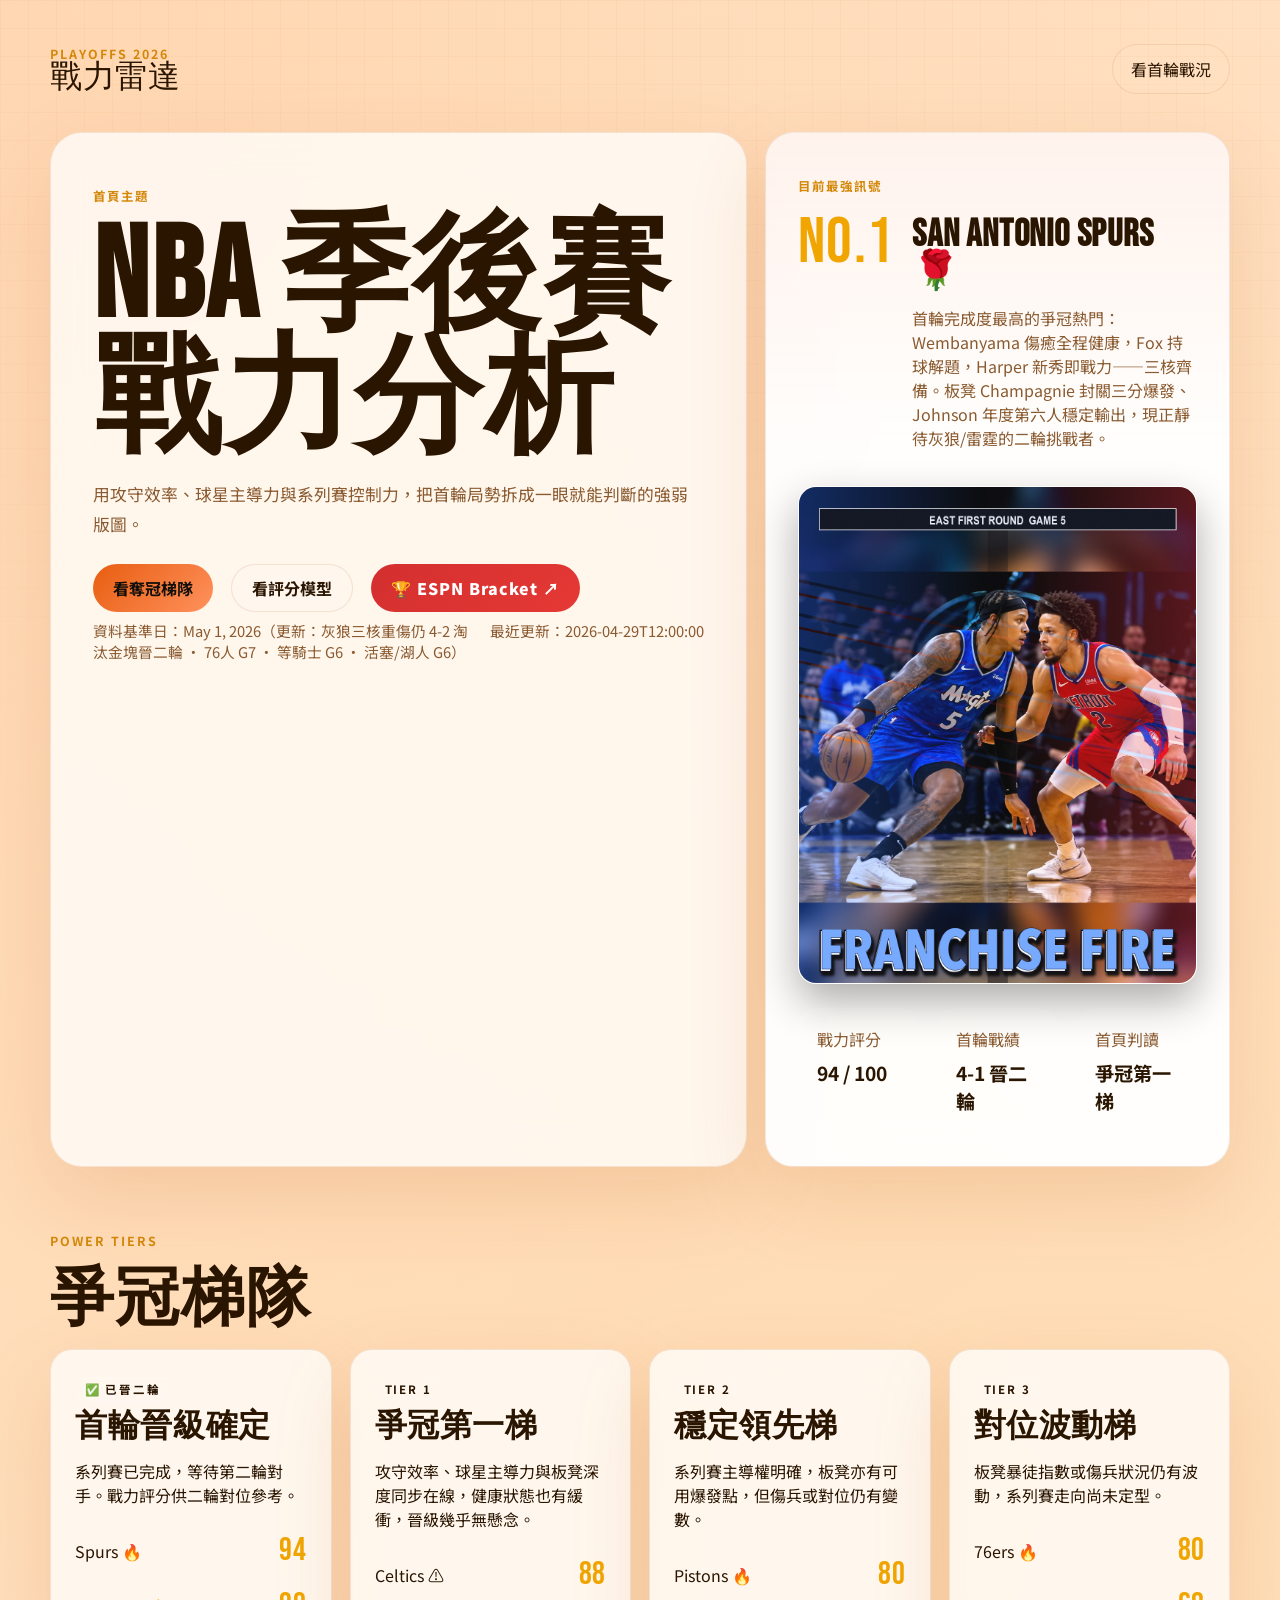
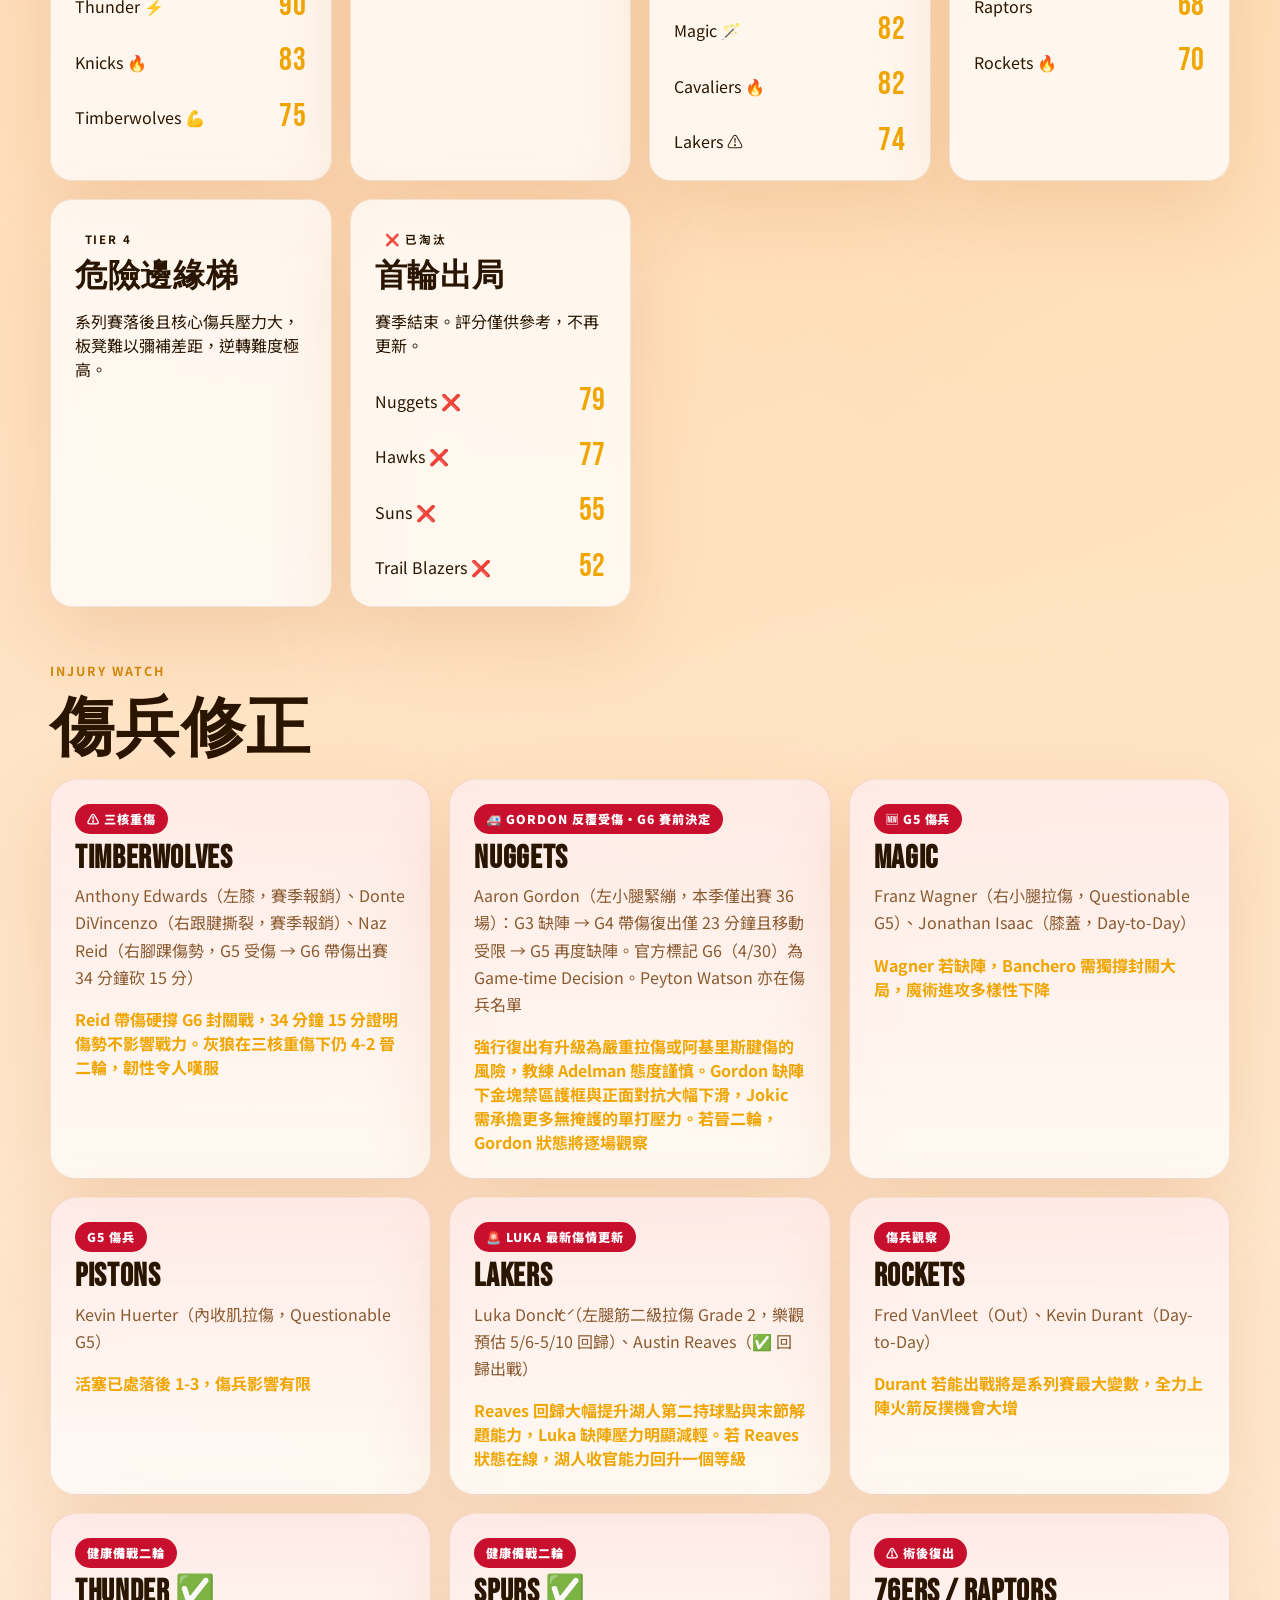
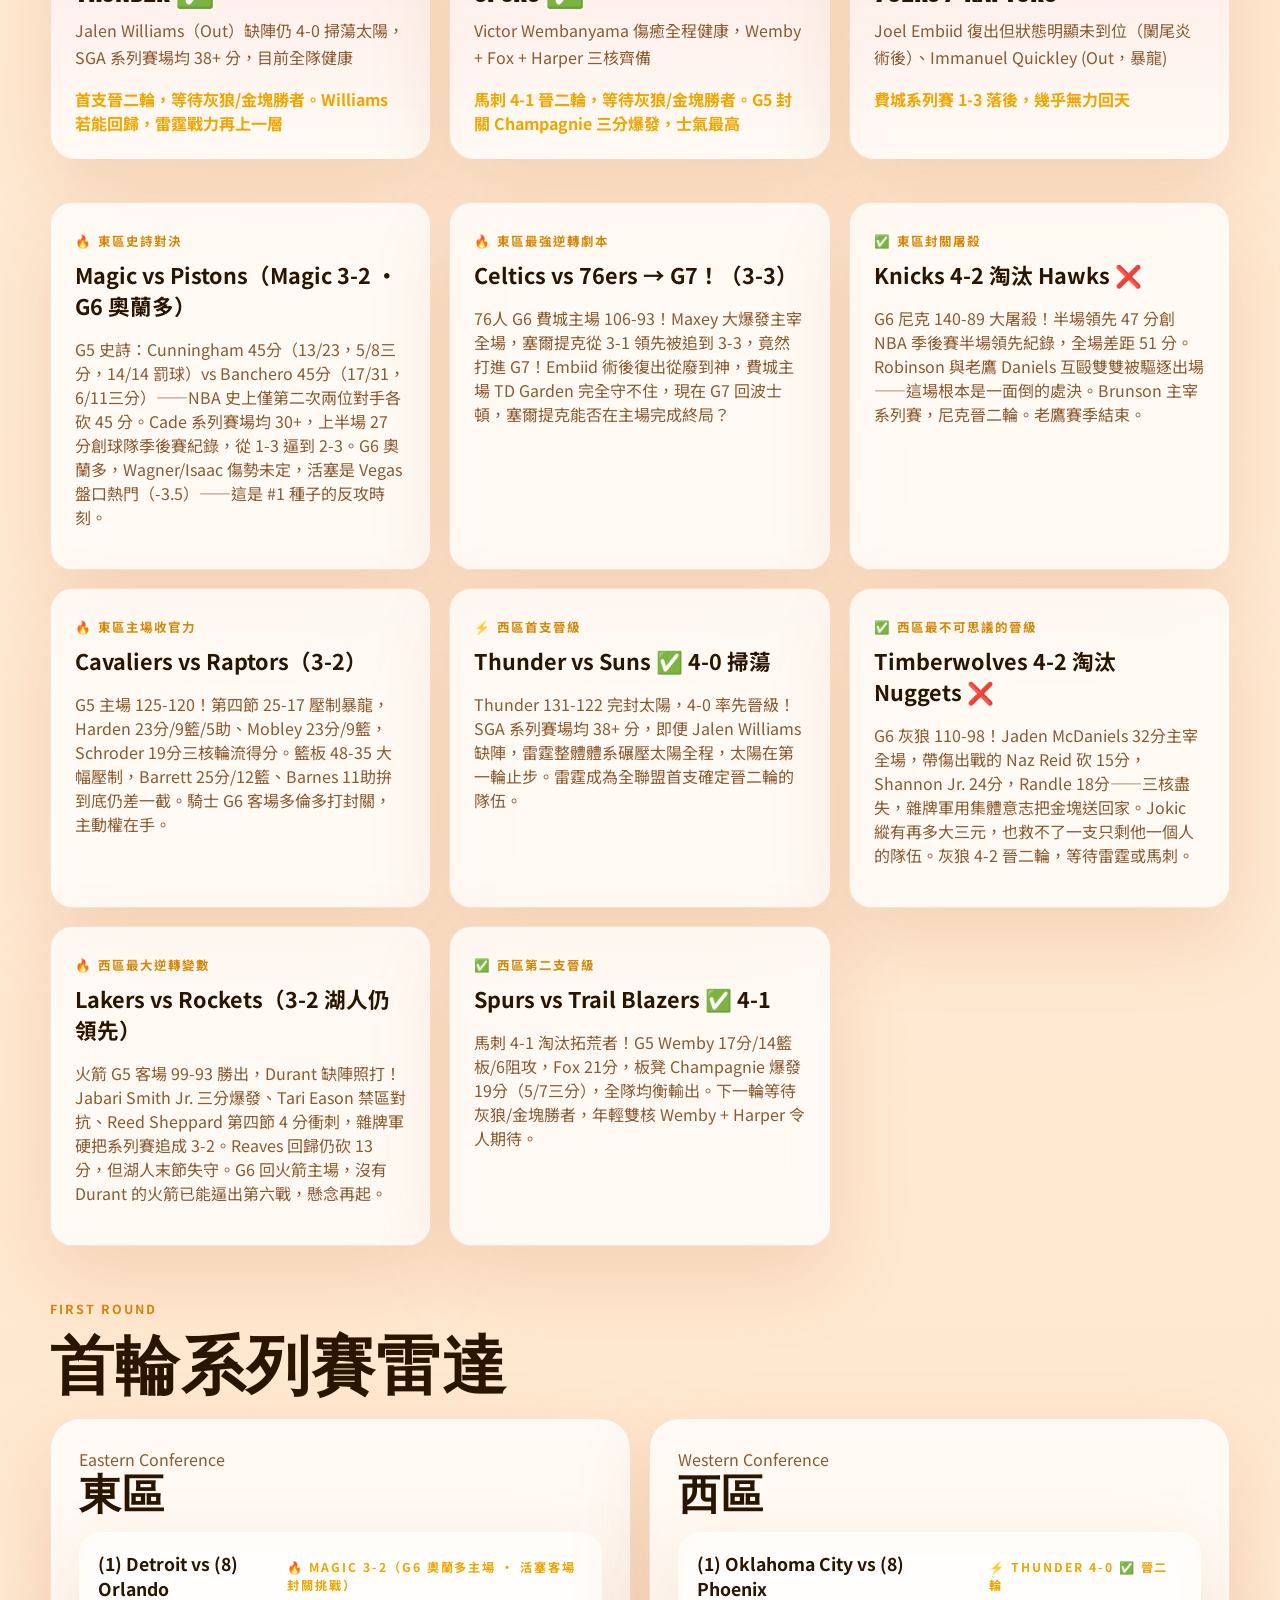
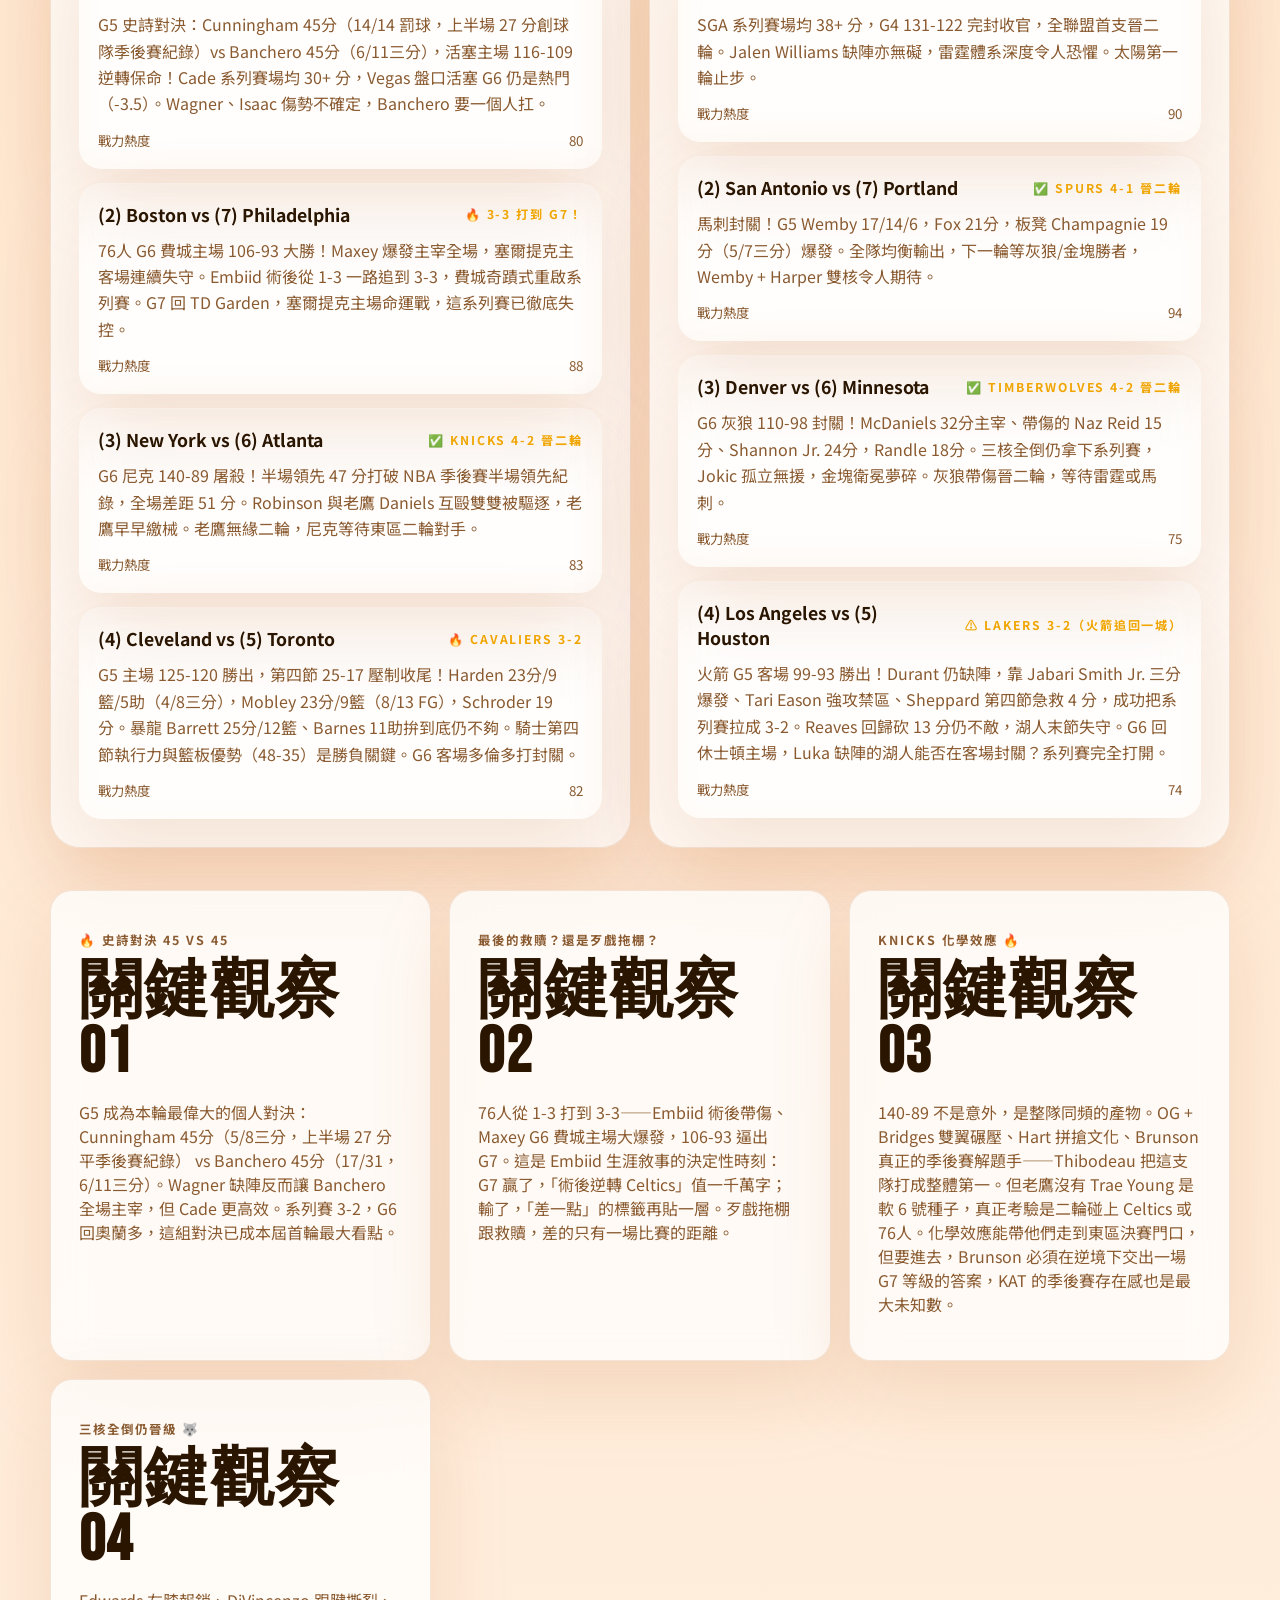
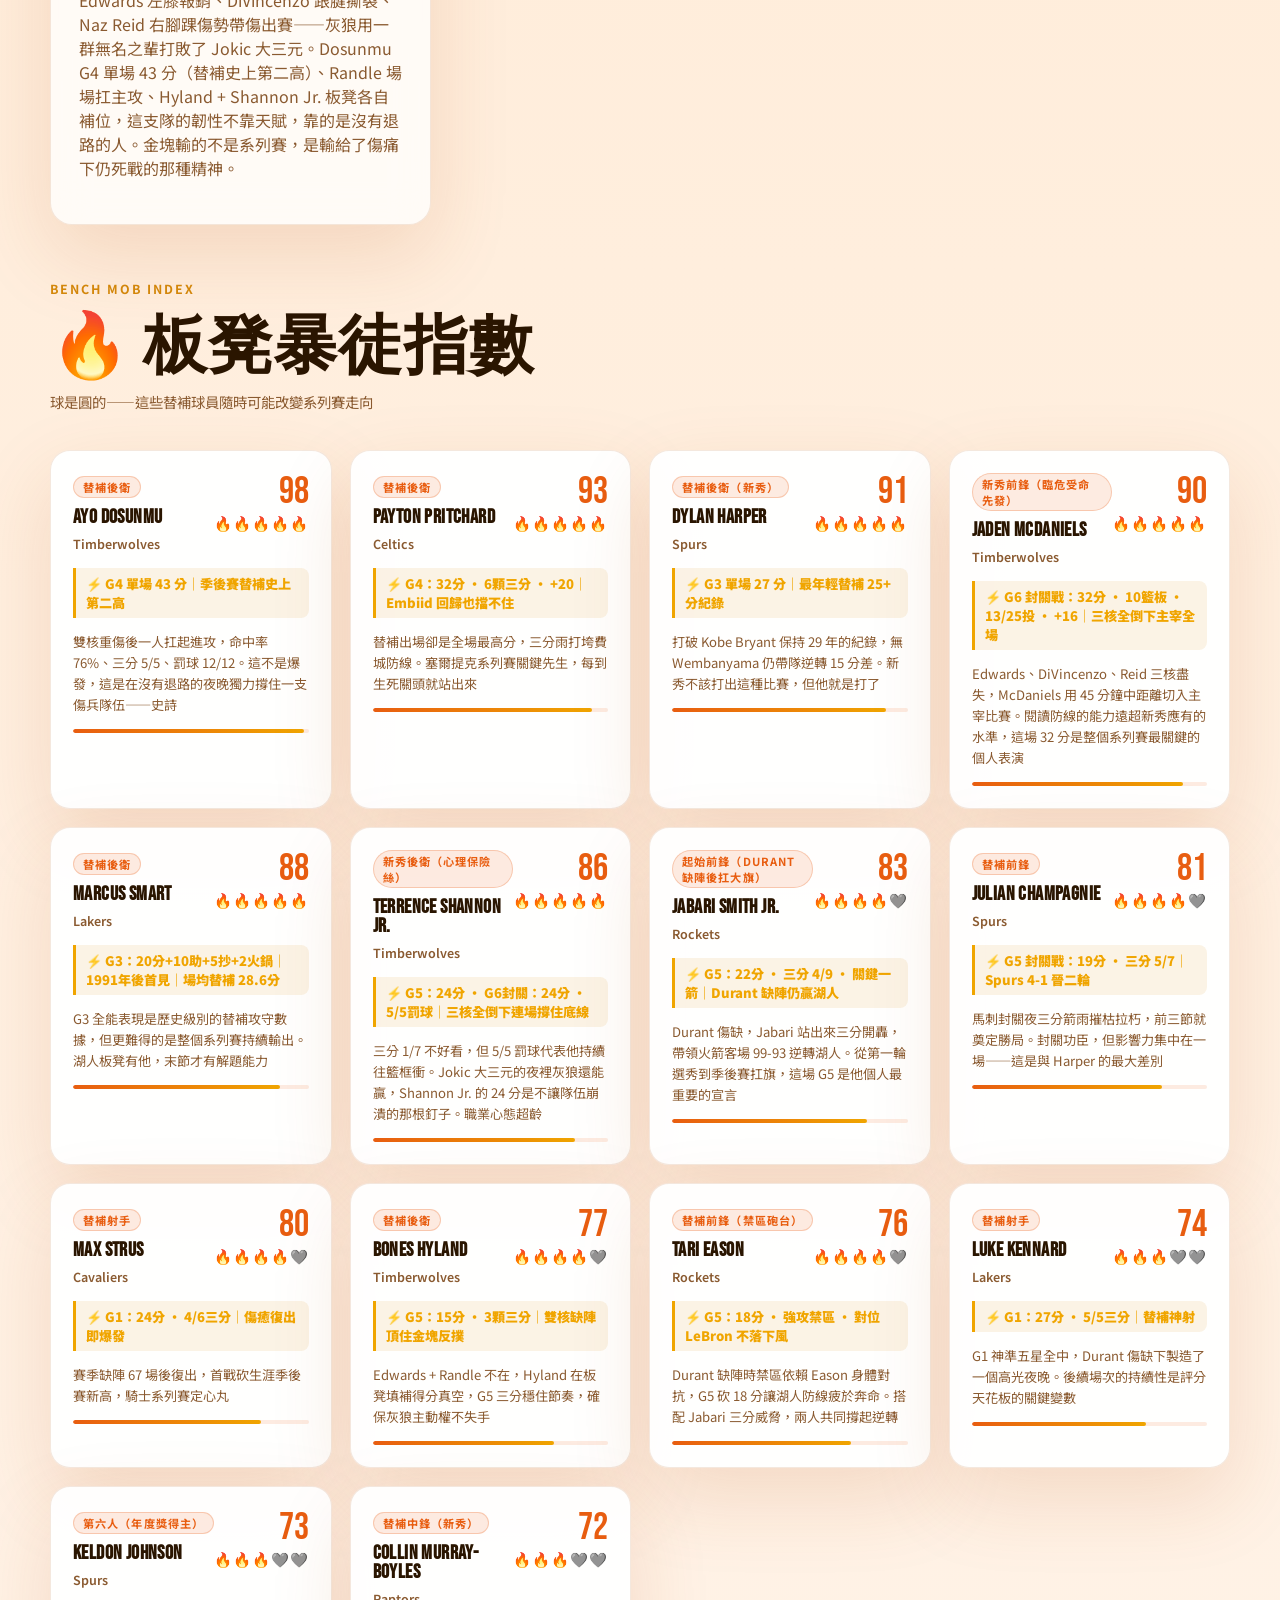
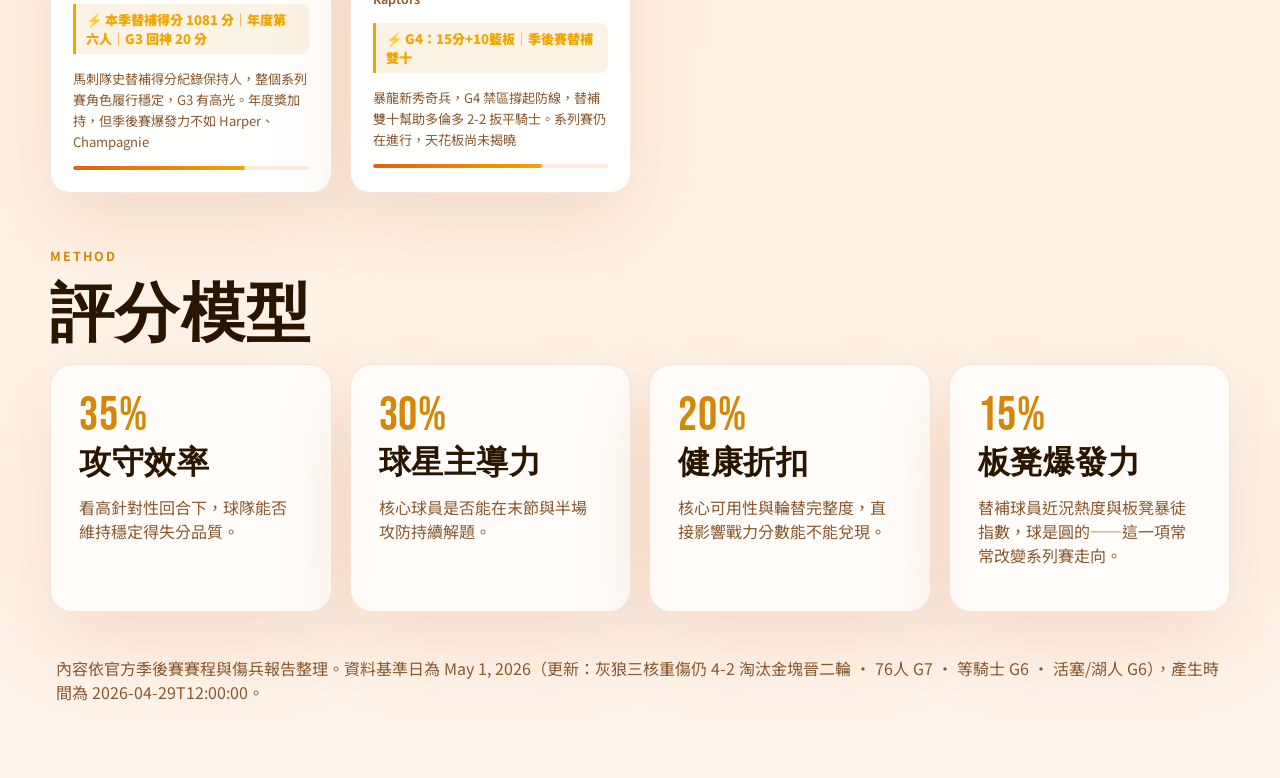
==== index.html @ fc872d5e "更新最強訊號：Thunder → Spurs（戰力94，三核健康晉二輪）" ====
<!DOCTYPE html>
<html lang="zh-Hant">
  <head>
    <meta charset="UTF-8" />
    <meta name="viewport" content="width=device-width, initial-scale=1.0" />
    <title>NBA 季後賽戰力分析</title>
    <meta
      name="description"
      content="2026 NBA 季後賽首頁，聚焦首輪戰況、戰力分級、攻防指標與關鍵對位。"
    />
    <link rel="preconnect" href="https://fonts.googleapis.com" />
    <link rel="preconnect" href="https://fonts.gstatic.com" crossorigin />
    <link
      href="https://fonts.googleapis.com/css2?family=Bebas+Neue&family=Noto+Sans+TC:wght@400;500;700;900&display=swap"
      rel="stylesheet"
    />
    <link rel="stylesheet" href="./styles.css" />
  </head>
  <body>
    <div class="page-shell">
      <header class="hero">
        <nav class="topbar">
          <div class="brand">
            <span class="brand-kicker">Playoffs 2026</span>
            <span class="brand-name">戰力雷達</span>
          </div>
          <a class="top-link" href="#series">看首輪戰況</a>
        </nav>

        <div class="hero-grid">
          <section class="hero-copy">
            <p class="eyebrow">首頁主題</p>
            <h1>NBA 季後賽戰力分析</h1>
            <p class="hero-text">
              用攻守效率、球星主導力與系列賽控制力，把首輪局勢拆成一眼就能判斷的強弱版圖。
            </p>

            <div class="hero-actions">
              <a class="button button-primary" href="#contenders">看奪冠梯隊</a>
              <a class="button button-secondary" href="#method">看評分模型</a>
              <a class="button" href="https://www.espn.com/nba/playoff-bracket" target="_blank" style="background:linear-gradient(135deg,#d32f2f,#e53935);color:#fff;font-weight:900;letter-spacing:1px;">🏆 ESPN Bracket ↗</a>
            </div>

            <ul class="hero-notes">
              <li>資料基準日：2026 年 4 月 26 日</li>
              <li>焦點範圍：首輪系列賽、爭冠熱區、傷兵權重</li>
            </ul>
          </section>

          <aside class="hero-panel">
            <p class="panel-label">目前最強訊號</p>
            <div class="featured-team">
              <span class="featured-rank">No.1</span>
              <div>
                <h2>Oklahoma City Thunder</h2>
                <p>首輪 3 比 0 領先 Phoenix，攻守轉換速度與持球壓迫感都在最高檔。</p>
              </div>
            </div>

            <figure class="featured-photo">
              <img src="./assets/epic-battle.png" alt="Cunningham vs Banchero 史詩對決海報" />
            </figure>

            <div class="panel-stats">
              <article>
                <span>戰力評分</span>
                <strong>97 / 100</strong>
              </article>
              <article>
                <span>首輪戰績</span>
                <strong>3-0</strong>
              </article>
              <article>
                <span>首頁判讀</span>
                <strong>爭冠第一梯</strong>
              </article>
            </div>
          </aside>
        </div>
      </header>

      <main>
        <section class="section" id="contenders">
          <div class="section-heading">
            <p class="eyebrow">Power Tiers</p>
            <h2>爭冠梯隊</h2>
          </div>
          <div class="tiers" id="tiers"></div>
        </section>

        <section class="section" id="injuries">
          <div class="section-heading">
            <p class="eyebrow">Injury Watch</p>
            <h2>傷兵修正</h2>
          </div>
          <div class="injury-grid" id="injury-grid"></div>
        </section>

        <section class="section highlight-strip">
          <article>
            <span class="strip-label">✅ 東區封殺</span>
            <strong>Knicks 140-89 屠殺 Hawks</strong>
            <p>半場領先 47 分破 NBA 季後賽紀錄，尼克 4-2 晉二輪。老鷹賽季結束。</p>
          </article>
          <article>
            <span class="strip-label">🔥 東區驚天逆轉</span>
            <strong>Celtics vs 76ers → G7！</strong>
            <p>76人 G6 費城 106-93！Maxey 大爆發，3-3 打進 G7，Celtics 主場決戰。</p>
          </article>
          <article>
            <span class="strip-label">✅ 西區最強韌性</span>
            <strong>Timberwolves 4-2 淘汰 Nuggets</strong>
            <p>三核盡失照樣晉二輪，Jokic 大三元救不了金塊，本屆最不可思議的系列賽。</p>
          </article>
        </section>

        <section class="section" id="series">
          <div class="section-heading">
            <p class="eyebrow">First Round</p>
            <h2>首輪系列賽雷達</h2>
          </div>
          <div class="conference-grid">
            <div class="conference-card">
              <div class="conference-title">
                <span>Eastern Conference</span>
                <h3>東區</h3>
              </div>
              <div class="series-list" id="east-series"></div>
            </div>
            <div class="conference-card">
              <div class="conference-title">
                <span>Western Conference</span>
                <h3>西區</h3>
              </div>
              <div class="series-list" id="west-series"></div>
            </div>
          </div>
        </section>

        <section class="section analysis-grid">
          <article class="analysis-card">
            <p class="eyebrow">Shot Creation</p>
            <h2>關鍵觀察 01</h2>
            <p>
              季後賽進入半場回合後，能否靠一到兩名核心持續製造高品質出手，是戰力分級最直接的分水嶺。Thunder、Lakers、Celtics 都有穩定解題手。
            </p>
          </article>
          <article class="analysis-card">
            <p class="eyebrow">Defense Travel</p>
            <h2>關鍵觀察 02</h2>
            <p>
              防守能不能跟著客場移動，決定系列賽天花板。Minnesota 能把 Denver 壓到低效，代表它的防守不是單場爆發，而是可複製的結構。
            </p>
          </article>
          <article class="analysis-card">
            <p class="eyebrow">Bench Pressure</p>
            <h2>關鍵觀察 03</h2>
            <p>
              板凳並不只是加分項，到了首輪後段常常直接決定第四節續航。Cleveland 和 San Antonio 目前都靠第二陣容維持對抗強度。
            </p>
          </article>
        </section>

        <section class="section" id="bench-mob-section">
          <div class="section-heading">
            <p class="eyebrow">Bench Mob Index</p>
            <h2>🔥 板凳暴徒指數</h2>
            <p class="section-sub">球是圓的——這些替補球員隨時可能改變系列賽走向</p>
          </div>
          <div class="bench-mob-grid" id="bench-mob"></div>
        </section>

        <section class="section" id="method">
          <div class="section-heading">
            <p class="eyebrow">Method</p>
            <h2>評分模型</h2>
          </div>
          <div class="method-grid">
            <article class="method-card">
              <span class="method-score">40%</span>
              <h3>攻守效率</h3>
              <p>看能否在高針對性的季後賽回合中維持穩定得失分品質。</p>
            </article>
            <article class="method-card">
              <span class="method-score">35%</span>
              <h3>球星主導力</h3>
              <p>核心球員在末節與半場攻防中，能否一手扛起對位壓力。</p>
            </article>
            <article class="method-card">
              <span class="method-score">25%</span>
              <h3>系列賽控制</h3>
              <p>比分領先、修正速度、輪替穩定度，決定一支隊伍能否連續贏。</p>
            </article>
          </div>
        </section>
      </main>

      <footer class="footer">
        <p>內容依 NBA.com 2026 季後賽官方賽程頁面整理，更新時間點為 2026 年 4 月 26 日。</p>
      </footer>
    </div>

    <script src="./data/playoffs-data.js?v=20260501a"></script>
    <script src="./script.js?v=20260501a"></script>
  </body>
</html>
---- styles.css ----
:root {
  --bg: #fff5ec;
  --panel: rgba(255, 255, 255, 0.75);
  --panel-strong: rgba(255, 255, 255, 0.95);
  --line: rgba(180, 100, 40, 0.15);
  --text: #2a1500;
  --muted: #8a5a30;
  --accent: #e85d10;
  --accent-2: #d4880a;
  --accent-3: #f0a500;
  --danger: #cc2200;
  --shadow: 0 30px 80px rgba(180, 80, 20, 0.15);
}

* {
  box-sizing: border-box;
}

html {
  scroll-behavior: smooth;
}

body {
  margin: 0;
  color: var(--text);
  font-family: "Noto Sans TC", sans-serif;
  background:
    radial-gradient(circle at top left, rgba(255, 160, 80, 0.30), transparent 35%),
    radial-gradient(circle at 85% 18%, rgba(255, 200, 100, 0.20), transparent 30%),
    linear-gradient(180deg, #fff0e0 0%, #ffe8d0 52%, #fff4ea 100%);
}

body::before {
  content: "";
  position: fixed;
  inset: 0;
  background-image:
    linear-gradient(rgba(200, 100, 30, 0.06) 1px, transparent 1px),
    linear-gradient(90deg, rgba(200, 100, 30, 0.06) 1px, transparent 1px);
  background-size: 28px 28px;
  pointer-events: none;
  mask-image: linear-gradient(180deg, rgba(0, 0, 0, 0.7), transparent 92%);
}

.page-shell {
  width: min(1180px, calc(100% - 32px));
  margin: 0 auto;
  padding: 24px 0 48px;
}

.topbar,
.hero-grid,
.conference-grid,
.analysis-grid,
.method-grid,
.injury-grid,
.highlight-strip,
.panel-stats,
.hero-notes,
.hero-actions,
.tiers {
  display: grid;
  gap: 18px;
}

.topbar {
  grid-template-columns: 1fr auto;
  align-items: center;
  margin-bottom: 38px;
}

.brand {
  display: inline-flex;
  flex-direction: column;
}

.brand-kicker,
.eyebrow,
.panel-label,
.strip-label,
.series-meta,
.power-badge {
  letter-spacing: 0.16em;
  text-transform: uppercase;
}

.brand-kicker,
.eyebrow,
.panel-label,
.strip-label {
  color: var(--accent-2);
  font-size: 0.78rem;
  font-weight: 700;
}

.brand-name,
h1,
h2,
h3,
.featured-rank,
.method-score,
.score-number {
  font-family: "Bebas Neue", sans-serif;
  line-height: 0.95;
  letter-spacing: 0.02em;
}

.brand-name {
  font-size: 2rem;
}

.top-link,
.button {
  text-decoration: none;
}

.top-link {
  color: var(--text);
  border: 1px solid var(--line);
  border-radius: 999px;
  padding: 12px 18px;
  background: rgba(255, 255, 255, 0.04);
}

.hero {
  padding: 20px 0 10px;
}

.hero-grid {
  grid-template-columns: 1.2fr 0.8fr;
  align-items: stretch;
}

.hero-copy,
.hero-panel,
.conference-card,
.analysis-card,
.method-card,
.tier-card,
.series-card,
.highlight-strip article {
  border: 1px solid var(--line);
  background: var(--panel);
  backdrop-filter: blur(18px);
  box-shadow: var(--shadow);
}

.hero-copy {
  padding: 42px;
  border-radius: 32px;
}

.hero-copy h1 {
  font-size: clamp(4.5rem, 10vw, 8rem);
  margin: 10px 0 18px;
}

.hero-text {
  max-width: 46rem;
  color: var(--muted);
  font-size: 1.05rem;
  line-height: 1.8;
  margin: 0 0 24px;
}

.hero-actions {
  grid-auto-flow: column;
  justify-content: start;
}

.button {
  display: inline-flex;
  align-items: center;
  justify-content: center;
  min-height: 48px;
  padding: 0 20px;
  border-radius: 999px;
  font-weight: 700;
}

.button-primary {
  background: linear-gradient(135deg, var(--accent), #ff915d);
  color: #120f0a;
}

.button-secondary {
  color: var(--text);
  border: 1px solid var(--line);
  background: rgba(255, 255, 255, 0.03);
}

.hero-notes {
  grid-auto-flow: column;
  justify-content: start;
  list-style: none;
  padding: 0;
  margin: 8px 0 0;
  color: var(--muted);
  font-size: 0.92rem;
}

.hero-panel {
  padding: 32px;
  border-radius: 28px;
  background:
    linear-gradient(180deg, rgba(255, 107, 53, 0.08), transparent 30%),
    var(--panel-strong);
}

.featured-team {
  display: grid;
  grid-template-columns: auto 1fr;
  gap: 18px;
  margin: 18px 0 28px;
  align-items: start;
}

.featured-rank {
  font-size: 4rem;
  color: var(--accent-3);
}

.featured-team h2 {
  font-size: 2.4rem;
  margin: 4px 0 10px;
}

.featured-team p,
.panel-stats span,
.method-card p,
.analysis-card p,
.highlight-strip p,
.conference-title span,
.footer p {
  color: var(--muted);
}

.featured-photo {
  margin: -8px 0 24px;
  border-radius: 18px;
  overflow: hidden;
  border: 1px solid rgba(255, 255, 255, 0.12);
  box-shadow: 0 18px 42px rgba(0, 0, 0, 0.32);
  background: rgba(255, 255, 255, 0.04);
}

.featured-photo img {
  width: 100%;
  aspect-ratio: 4 / 5;
  object-fit: cover;
  object-position: center top;
  display: block;
}

.panel-stats {
  grid-template-columns: repeat(3, 1fr);
}

.panel-stats article,
.method-card,
.analysis-card,
.tier-card,
.series-card,
.highlight-strip article {
  border-radius: 22px;
}

.panel-stats article {
  padding: 18px;
  background: rgba(255, 255, 255, 0.04);
  border: 1px solid rgba(255, 255, 255, 0.06);
}

.panel-stats strong {
  display: block;
  margin-top: 8px;
  font-size: 1.2rem;
}

.section {
  margin-top: 42px;
}

.section-heading {
  display: grid;
  gap: 8px;
  margin-bottom: 18px;
}

.section-heading h2,
.analysis-card h2 {
  font-size: clamp(2.6rem, 5vw, 4rem);
  margin: 0;
}

.tiers {
  grid-template-columns: repeat(4, 1fr);
}

.injury-grid {
  grid-template-columns: repeat(3, 1fr);
}

.tier-card {
  padding: 24px;
}

.tier-card h3 {
  font-size: 2rem;
  margin: 8px 0 10px;
}

.power-badge {
  display: inline-flex;
  padding: 7px 10px;
  border-radius: 999px;
  background: rgba(255, 255, 255, 0.07);
  font-size: 0.72rem;
  font-weight: 700;
}

.tier-list {
  list-style: none;
  padding: 0;
  margin: 14px 0 0;
  display: grid;
  gap: 12px;
}

.tier-list li {
  display: grid;
  grid-template-columns: 1fr auto;
  gap: 10px;
  align-items: center;
  border-top: 1px solid rgba(255, 255, 255, 0.08);
  padding-top: 12px;
}

.score-number {
  font-size: 2rem;
  color: var(--accent-3);
}

.highlight-strip {
  grid-template-columns: repeat(3, 1fr);
}

.highlight-strip article {
  padding: 24px;
}

.highlight-strip strong {
  display: block;
  margin: 8px 0;
  font-size: 1.35rem;
}

.conference-grid,
.analysis-grid,
.method-grid {
  grid-template-columns: repeat(2, 1fr);
}

.conference-card {
  padding: 28px;
  border-radius: 30px;
}

.conference-title {
  display: grid;
  gap: 6px;
  margin-bottom: 16px;
}

.conference-title h3 {
  font-size: 2.6rem;
  margin: 0;
}

.series-list {
  display: grid;
  gap: 14px;
}

.series-card {
  padding: 18px;
  background: rgba(255, 255, 255, 0.04);
  border: 1px solid rgba(255, 255, 255, 0.07);
}

.series-head,
.series-strength {
  display: flex;
  align-items: center;
  justify-content: space-between;
  gap: 12px;
}

.series-head strong {
  font-size: 1.1rem;
}

.series-meta {
  color: var(--accent-3);
  font-size: 0.76rem;
  font-weight: 700;
}

.series-card p {
  color: var(--muted);
  line-height: 1.65;
  margin: 10px 0 14px;
}

.strength-bar {
  position: relative;
  height: 10px;
  border-radius: 999px;
  overflow: hidden;
  background: rgba(255, 255, 255, 0.08);
}

.strength-bar span {
  position: absolute;
  inset: 0 auto 0 0;
  border-radius: inherit;
  background: linear-gradient(90deg, var(--accent), var(--accent-3));
}

.series-strength small {
  color: var(--muted);
}

.analysis-grid {
  grid-template-columns: repeat(3, 1fr);
}

.analysis-card,
.method-card {
  padding: 28px;
}

.injury-card {
  padding: 24px;
  border-radius: 26px;
  border: 1px solid var(--line);
  background:
    linear-gradient(180deg, rgba(255, 77, 109, 0.08), rgba(255, 255, 255, 0.03)),
    var(--panel);
  box-shadow: var(--shadow);
}

.injury-card h3 {
  margin: 10px 0 8px;
  font-size: 2rem;
}

.injury-card p {
  margin: 0 0 12px;
  color: var(--muted);
  line-height: 1.7;
}

.injury-tag {
  display: inline-flex;
  align-items: center;
  min-height: 30px;
  padding: 0 12px;
  border-radius: 999px;
  font-size: 0.76rem;
  font-weight: 900;
  letter-spacing: 0.08em;
  text-transform: uppercase;
  background: #c8102e;
  color: #ffffff;
}

.injury-impact {
  display: inline-block;
  margin-top: 4px;
  color: var(--accent-3);
  font-weight: 700;
}

.analysis-card h2,
.method-card h3 {
  margin: 10px 0 12px;
}

.method-grid {
  grid-template-columns: repeat(4, 1fr);
}

.method-score {
  font-size: 3rem;
  color: var(--accent-2);
}

.method-card h3 {
  font-size: 2rem;
}

.footer {
  padding: 28px 6px 10px;
}

@media (max-width: 1100px) and (min-width: 981px) {
  .method-grid {
    grid-template-columns: repeat(2, 1fr);
  }
}

@media (max-width: 980px) {
  .hero-grid,
  .conference-grid,
  .analysis-grid,
  .method-grid,
  .injury-grid,
  .highlight-strip,
  .tiers {
    grid-template-columns: 1fr;
  }

  .panel-stats {
    grid-template-columns: 1fr;
  }

  .hero-notes,
  .hero-actions {
    grid-auto-flow: row;
  }
}

@media (max-width: 720px) {
  .page-shell {
    width: min(100% - 20px, 1180px);
  }

  .topbar {
    grid-template-columns: 1fr;
  }

  .hero-copy,
  .hero-panel,
  .conference-card,
  .analysis-card,
  .method-card {
    padding: 22px;
  }

  .hero-copy h1 {
    font-size: 4rem;
  }

  .featured-team {
    grid-template-columns: 1fr;
  }
}

/* ── 板凳暴徒指數 ── */
.bench-mob-grid {
  display: grid;
  grid-template-columns: repeat(auto-fill, minmax(280px, 1fr));
  gap: 18px;
  margin-top: 24px;
}

.bench-card {
  background: var(--panel-strong);
  border: 1px solid var(--line);
  border-radius: 20px;
  padding: 22px;
  box-shadow: var(--shadow);
  transition: transform 0.2s;
}

.bench-card:hover {
  transform: translateY(-3px);
}

.bench-head {
  display: flex;
  justify-content: space-between;
  align-items: flex-start;
  margin-bottom: 14px;
}

.bench-role {
  font-size: 0.7rem;
  font-weight: 700;
  letter-spacing: 0.1em;
  text-transform: uppercase;
  color: var(--accent);
  background: rgba(232, 93, 16, 0.12);
  border: 1px solid rgba(232, 93, 16, 0.25);
  padding: 2px 9px;
  border-radius: 100px;
  display: inline-block;
  margin-bottom: 6px;
}

.bench-name {
  font-size: 1.25rem;
  font-weight: 900;
  color: var(--text);
  margin: 4px 0 3px;
}

.bench-team {
  font-size: 0.78rem;
  color: var(--muted);
  font-weight: 600;
}

.bench-index {
  text-align: right;
  flex-shrink: 0;
}

.bench-index-num {
  font-family: "Bebas Neue", sans-serif;
  font-size: 2.4rem;
  line-height: 1;
  color: var(--accent);
}

.bench-fires {
  font-size: 0.9rem;
  letter-spacing: 1px;
}

.bench-highlight {
  font-size: 0.82rem;
  font-weight: 900;
  color: var(--accent-3);
  background: rgba(212, 136, 10, 0.1);
  border-left: 3px solid var(--accent-3);
  padding: 6px 10px;
  border-radius: 0 8px 8px 0;
  margin-bottom: 10px;
}

.bench-note {
  font-size: 0.82rem;
  color: var(--muted);
  line-height: 1.6;
  margin-bottom: 14px;
}

.bench-bar {
  height: 4px;
  background: rgba(232, 93, 16, 0.12);
  border-radius: 999px;
  overflow: hidden;
}

.bench-bar span {
  display: block;
  height: 100%;
  background: linear-gradient(90deg, var(--accent), var(--accent-3));
  border-radius: 999px;
}

.section-sub {
  color: var(--muted);
  font-size: 0.9rem;
  margin-top: 4px;
}
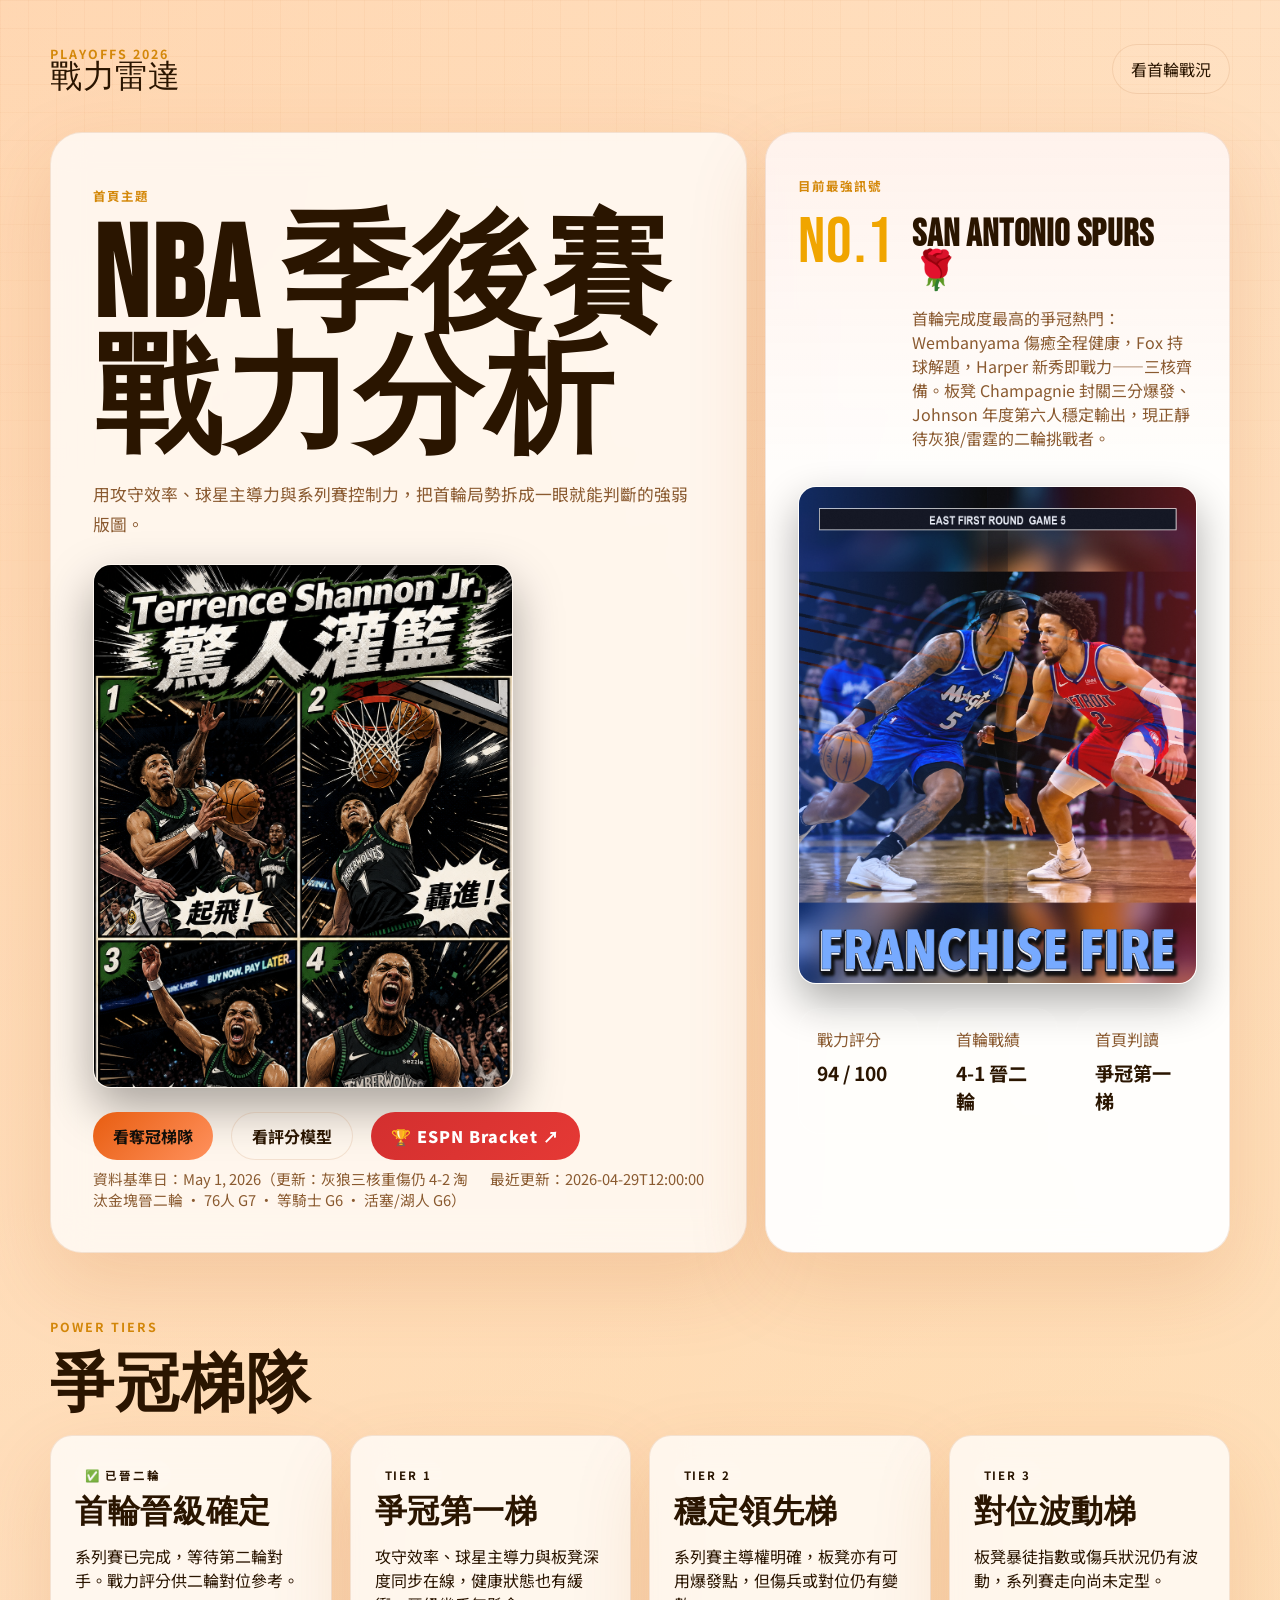
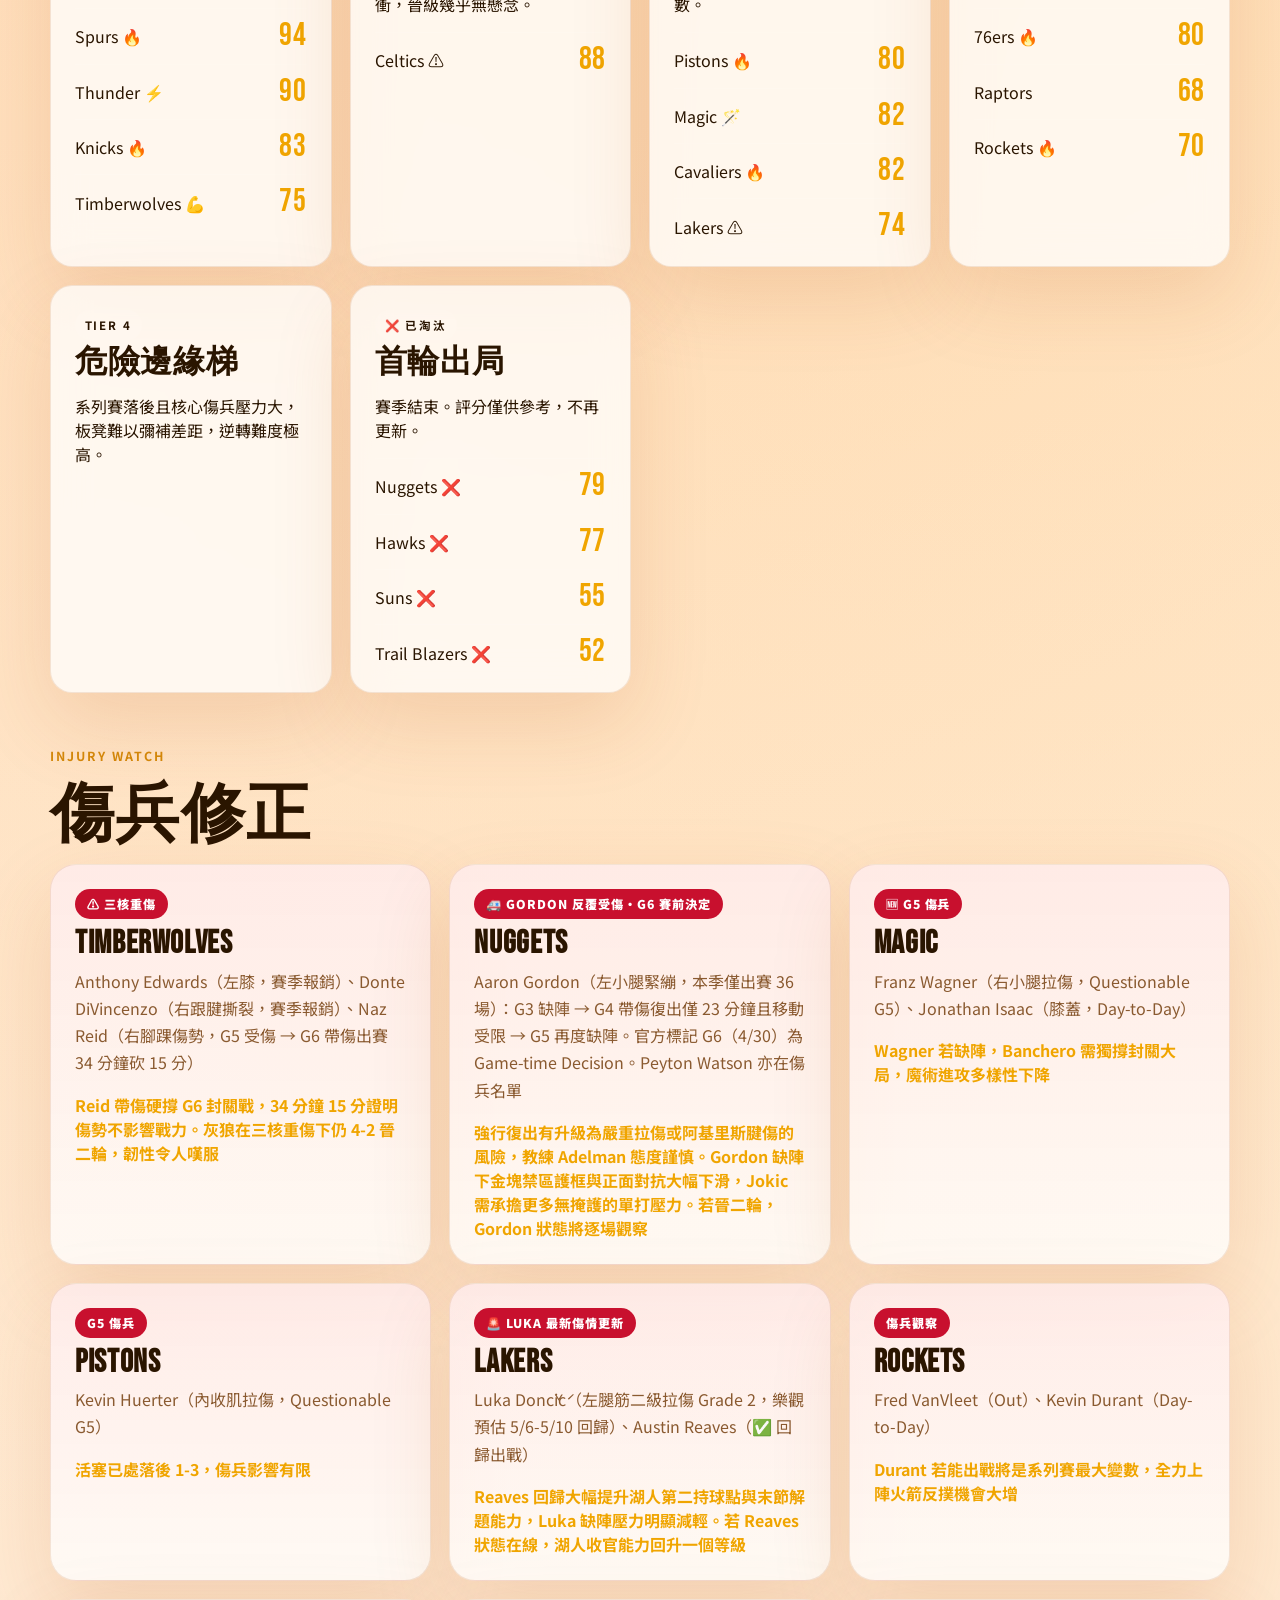
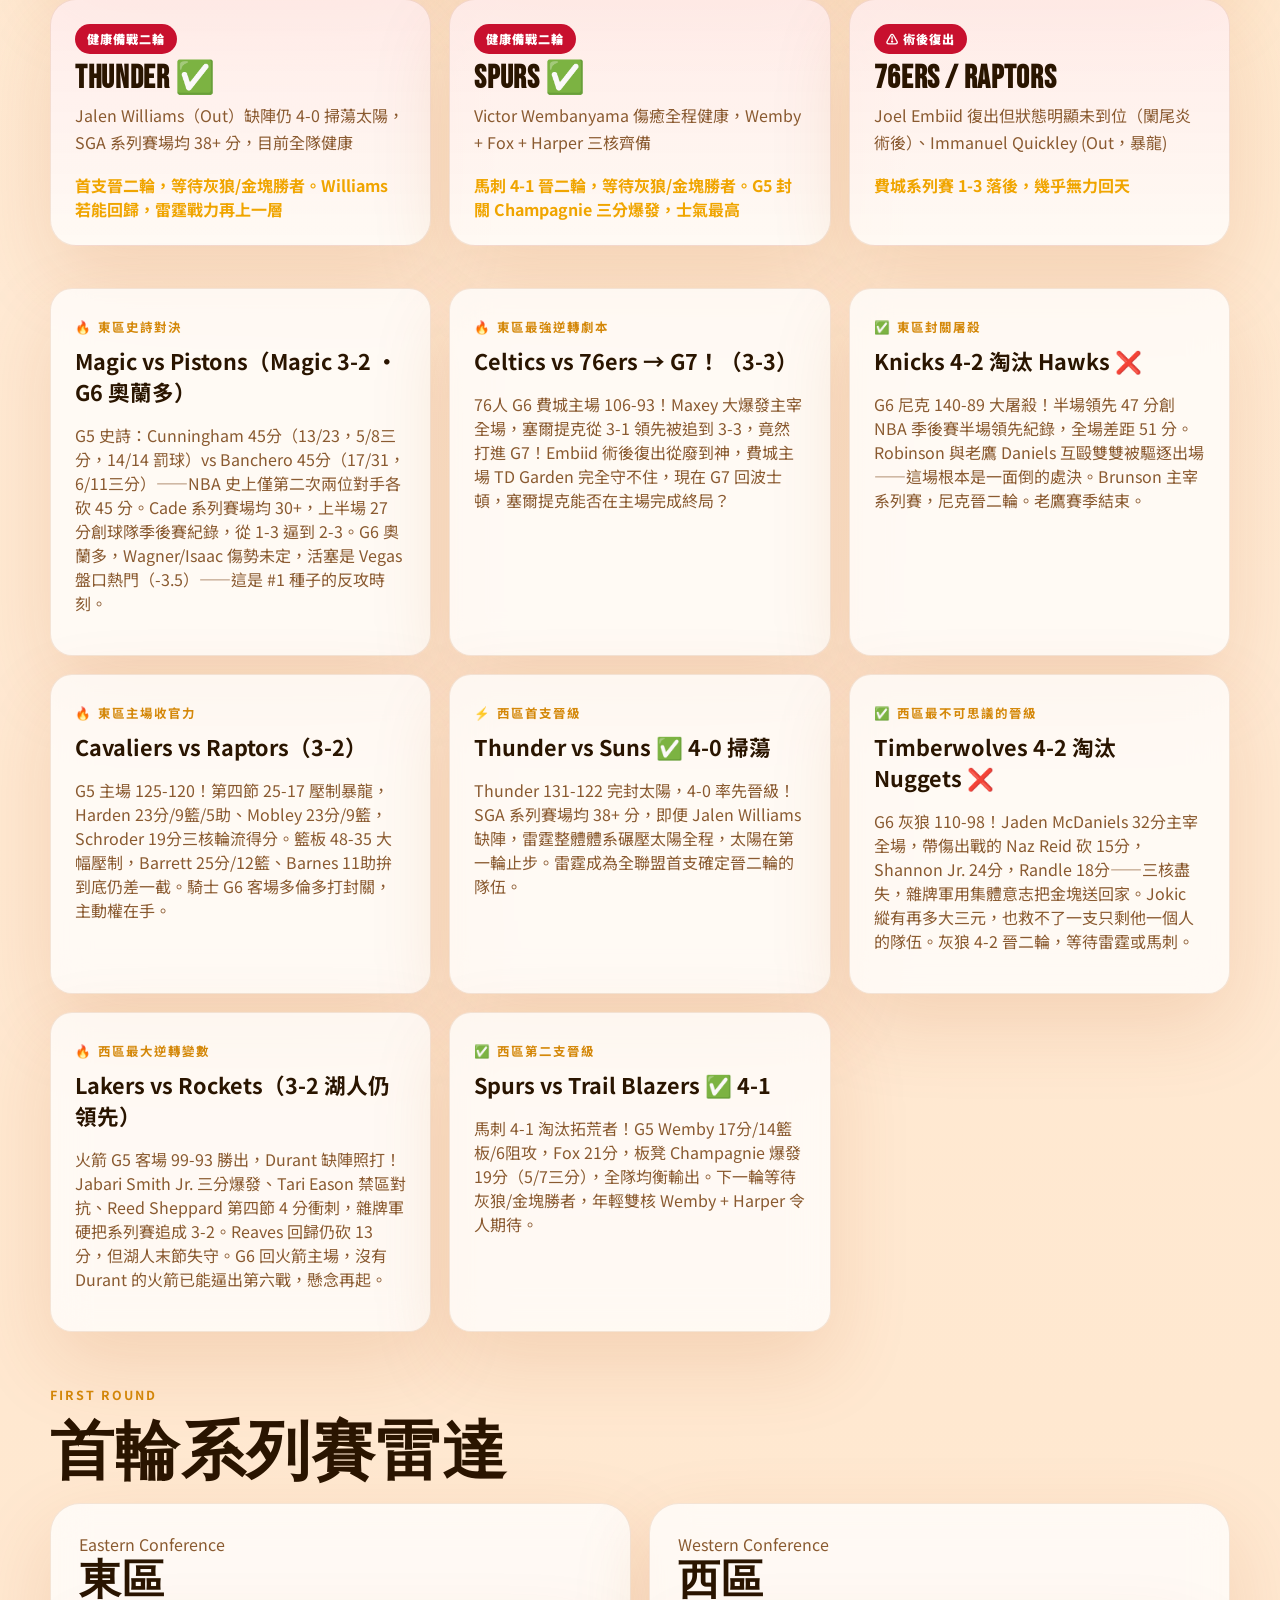
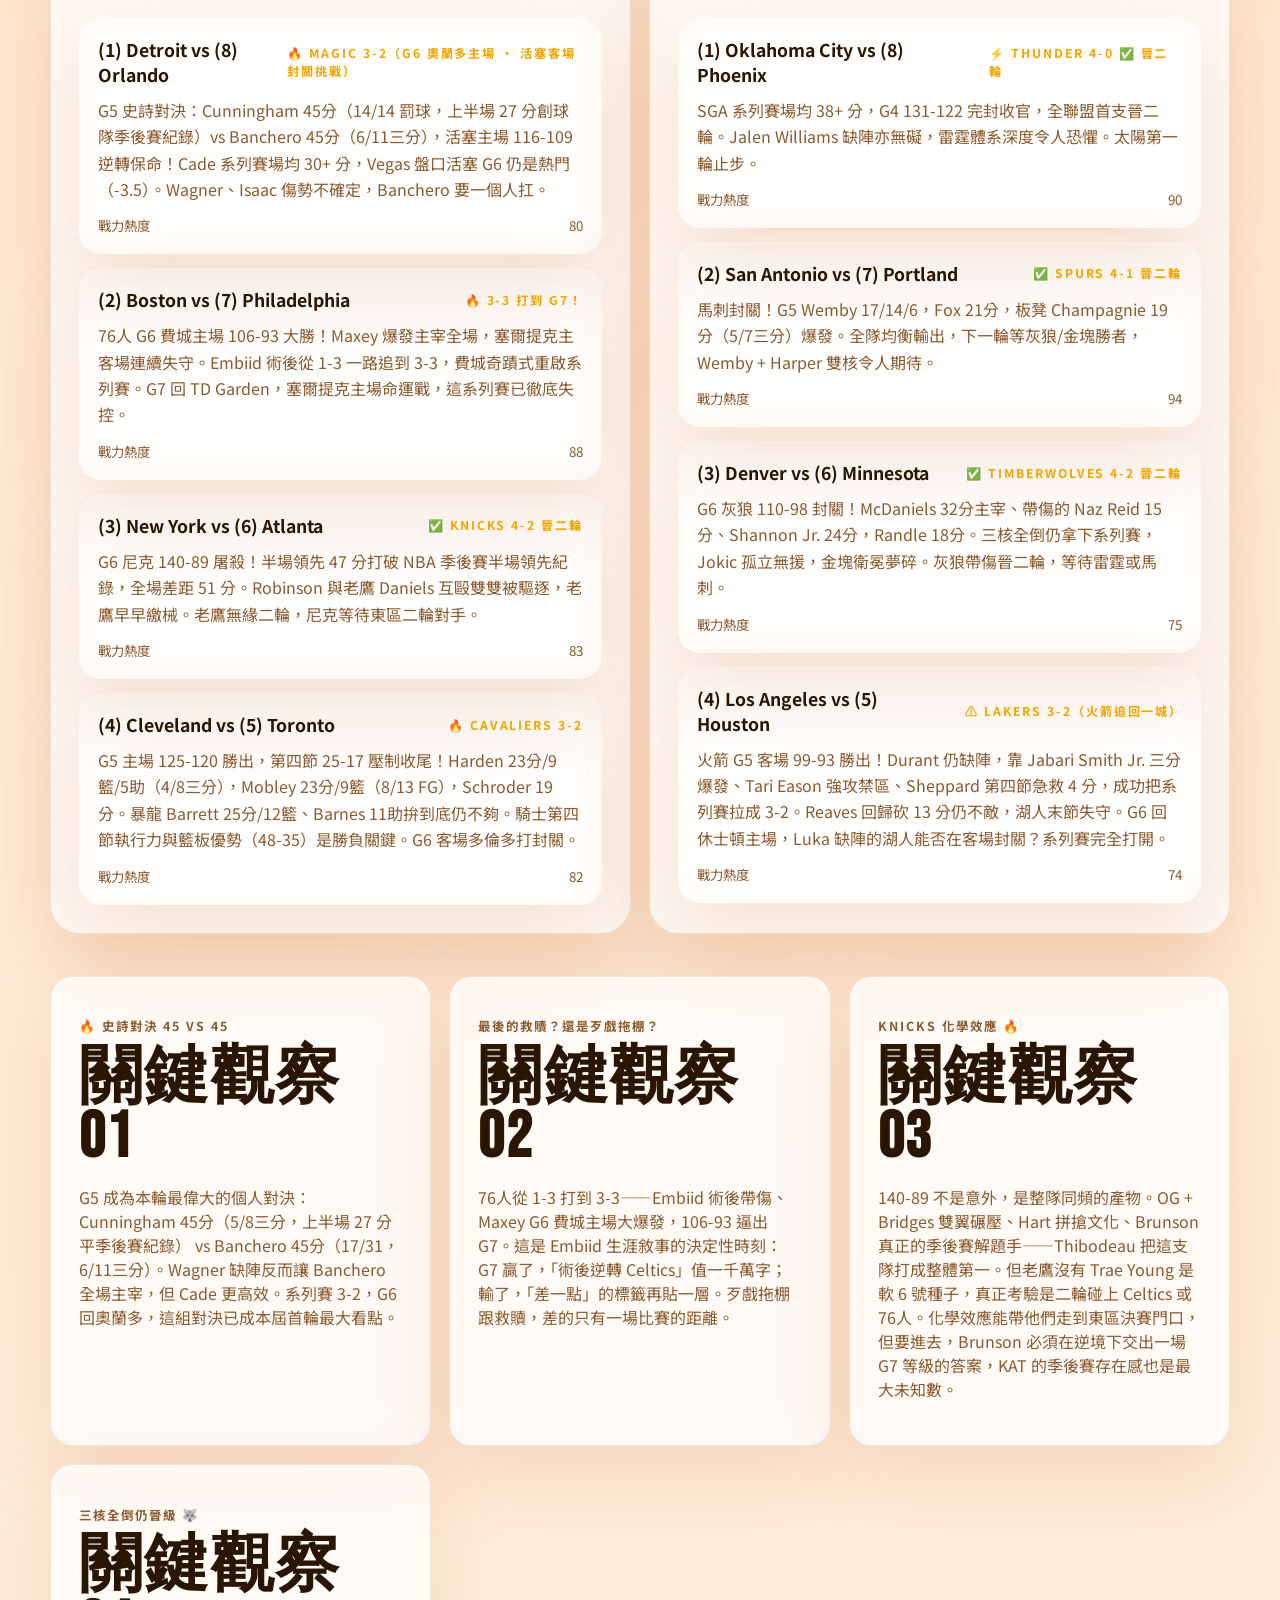
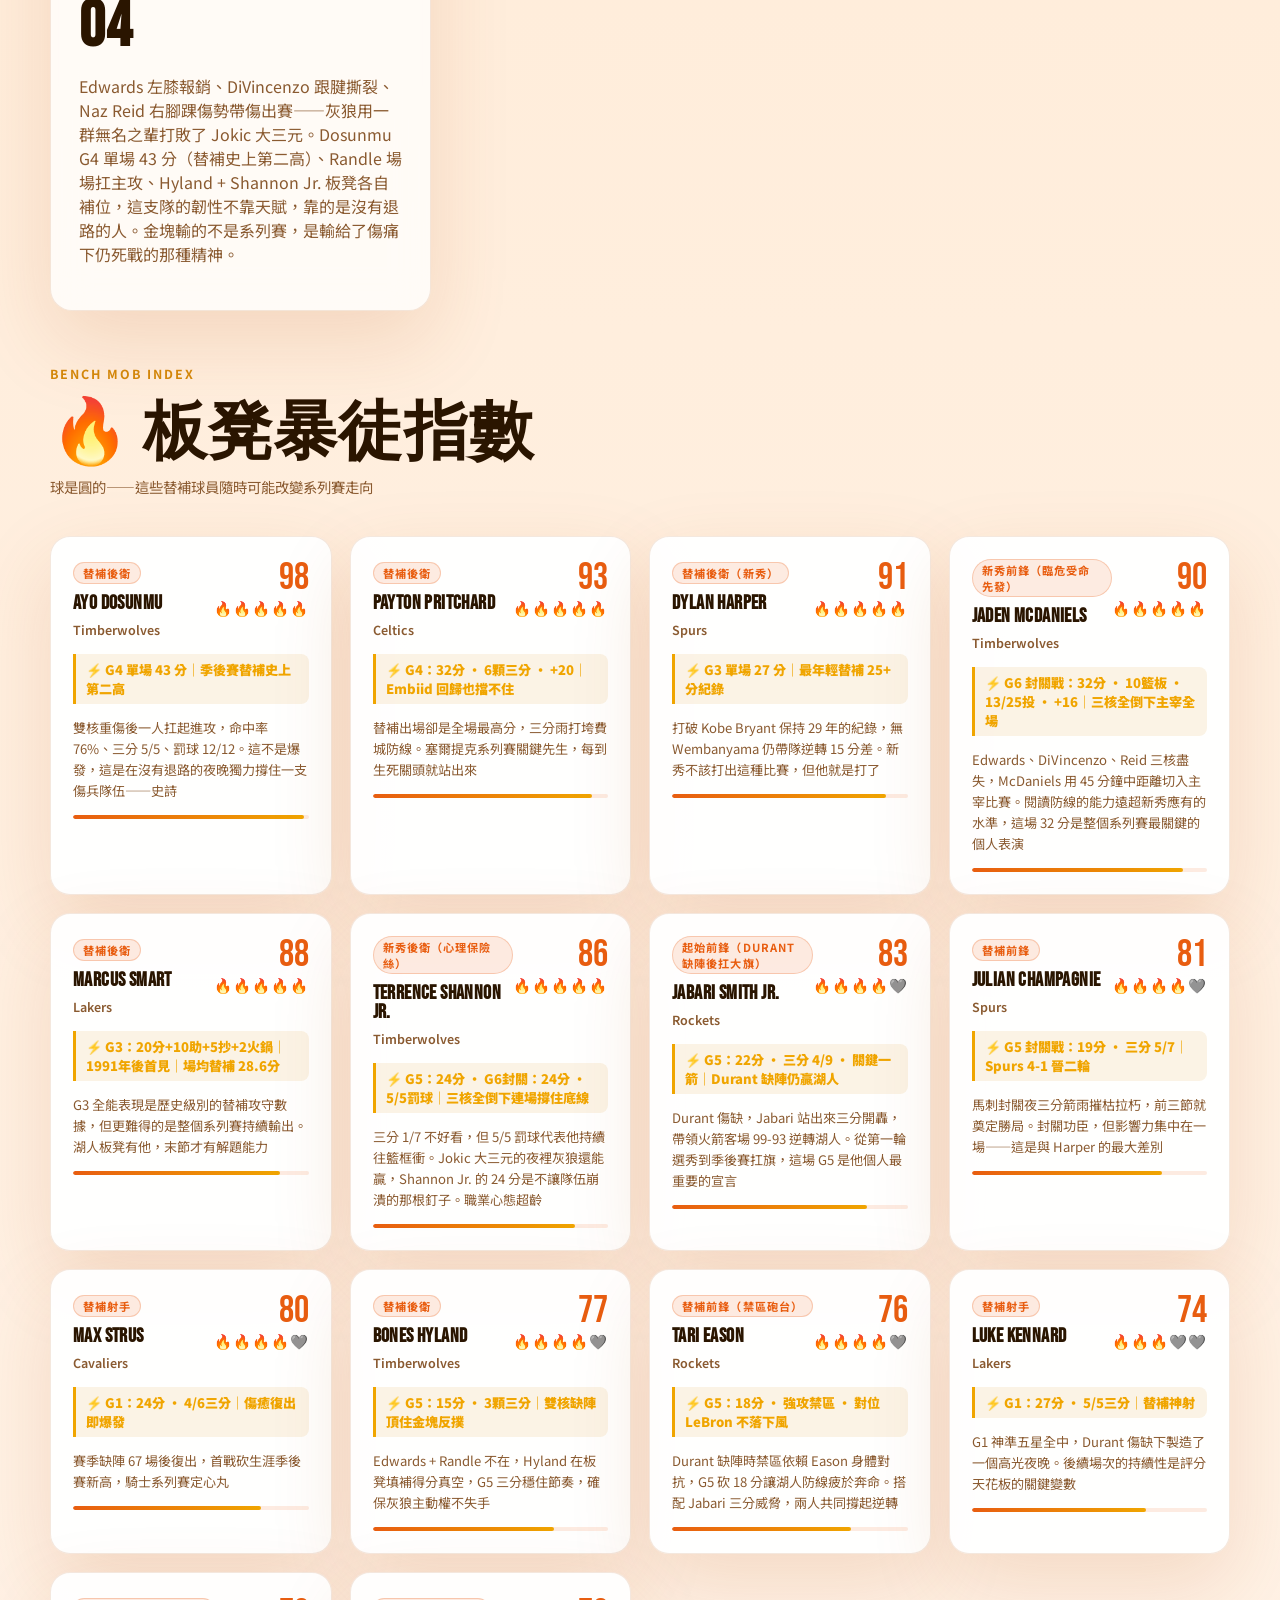
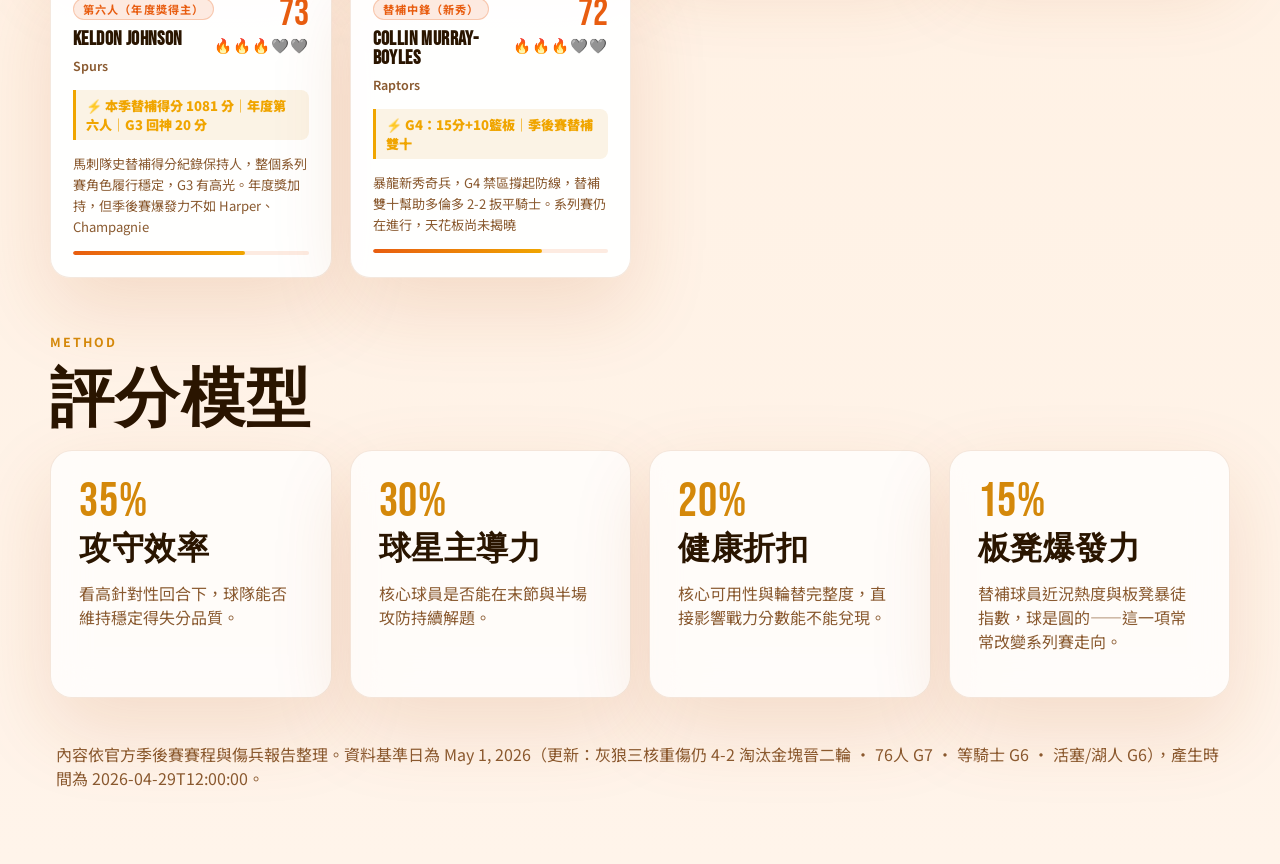
==== commit db5c067f: "Add Shannon comic poster under homepage title" ====
--- a/index.html
+++ b/index.html
@@ -35,6 +35,13 @@
               用攻守效率、球星主導力與系列賽控制力，把首輪局勢拆成一眼就能判斷的強弱版圖。
             </p>
 
+            <figure class="hero-title-photo">
+              <img
+                src="./assets/terrence-shannon-comic.png"
+                alt="Terrence Shannon Jr. 驚人灌籃漫畫風海報"
+              />
+            </figure>
+
             <div class="hero-actions">
               <a class="button button-primary" href="#contenders">看奪冠梯隊</a>
               <a class="button button-secondary" href="#method">看評分模型</a>
--- a/styles.css
+++ b/styles.css
@@ -163,6 +163,24 @@
   margin: 0 0 24px;
 }
 
+.hero-title-photo {
+  width: min(420px, 100%);
+  margin: 0 0 24px;
+  border-radius: 18px;
+  overflow: hidden;
+  border: 1px solid rgba(255, 255, 255, 0.14);
+  background: rgba(255, 255, 255, 0.04);
+  box-shadow: 0 20px 48px rgba(0, 0, 0, 0.34);
+}
+
+.hero-title-photo img {
+  width: 100%;
+  aspect-ratio: 4 / 5;
+  display: block;
+  object-fit: cover;
+  object-position: center top;
+}
+
 .hero-actions {
   grid-auto-flow: column;
   justify-content: start;
@@ -552,6 +570,10 @@
     font-size: 4rem;
   }
 
+  .hero-title-photo {
+    width: 100%;
+  }
+
   .featured-team {
     grid-template-columns: 1fr;
   }
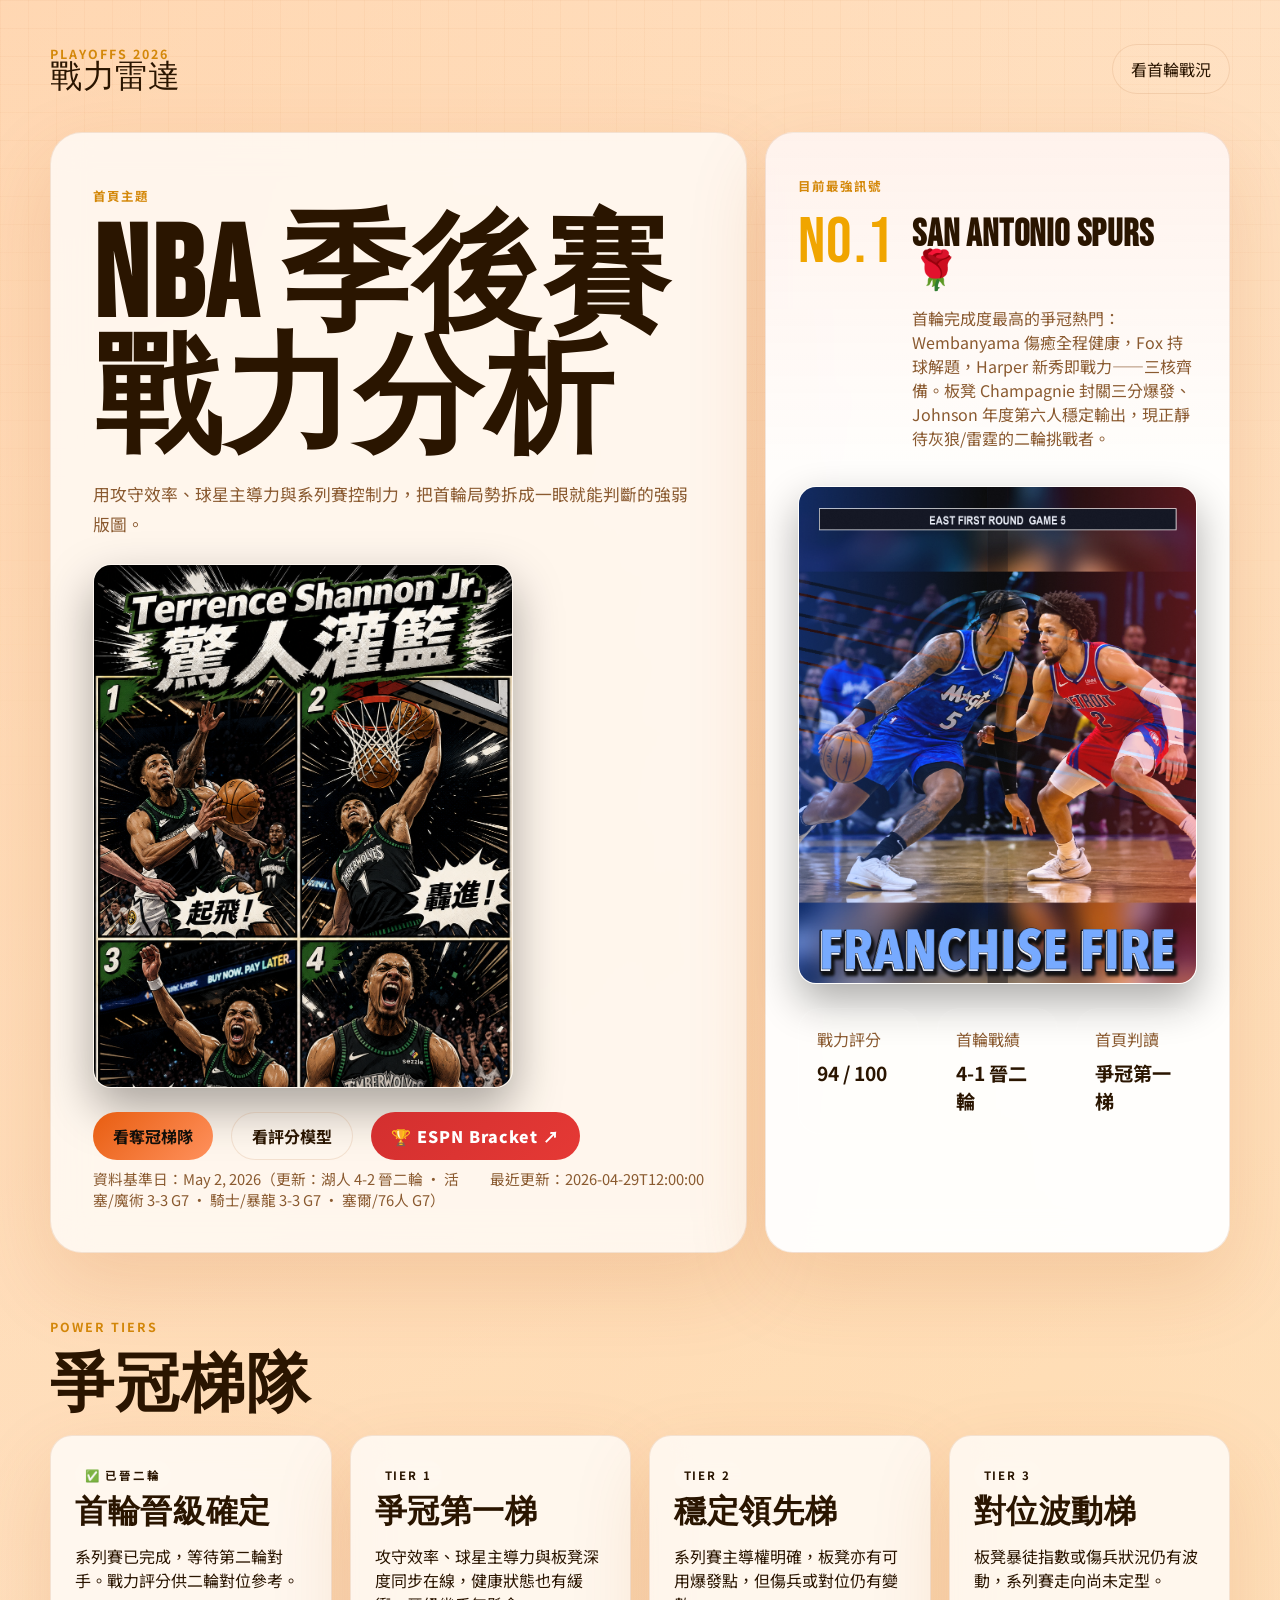
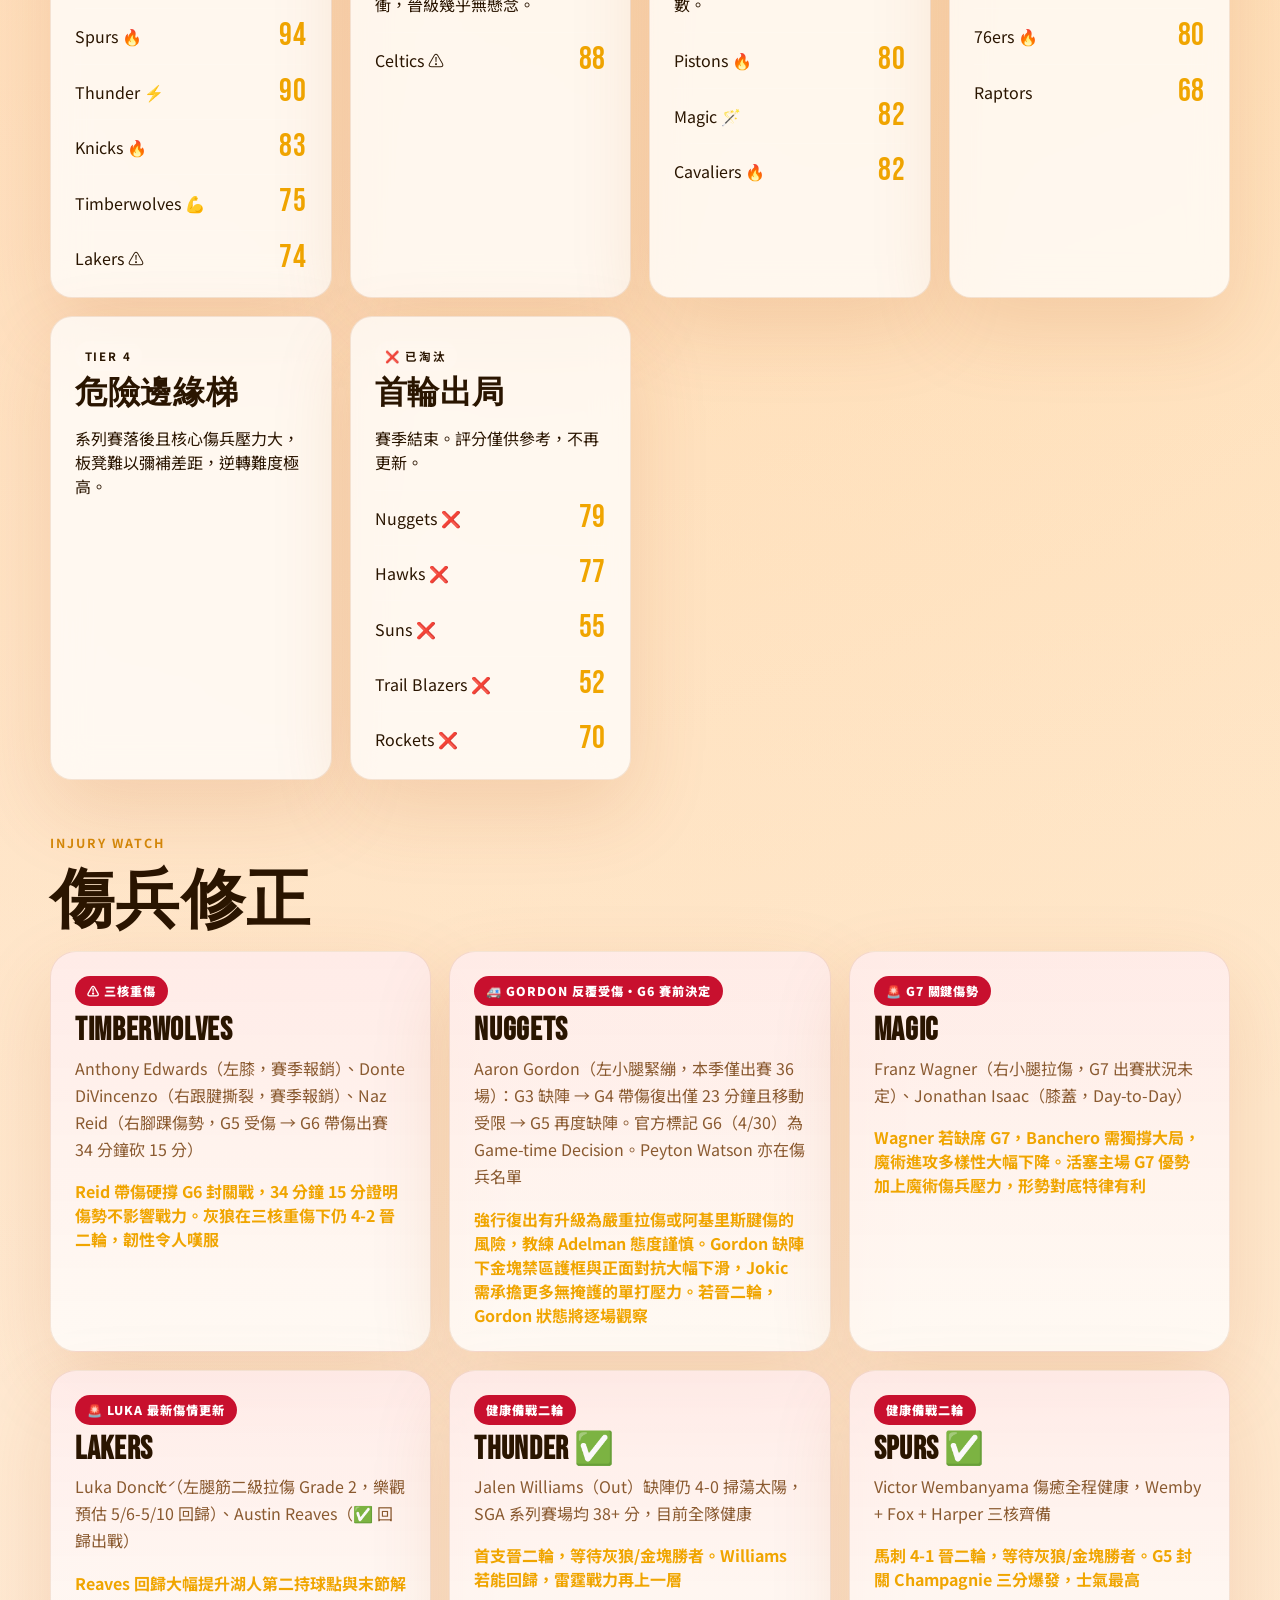
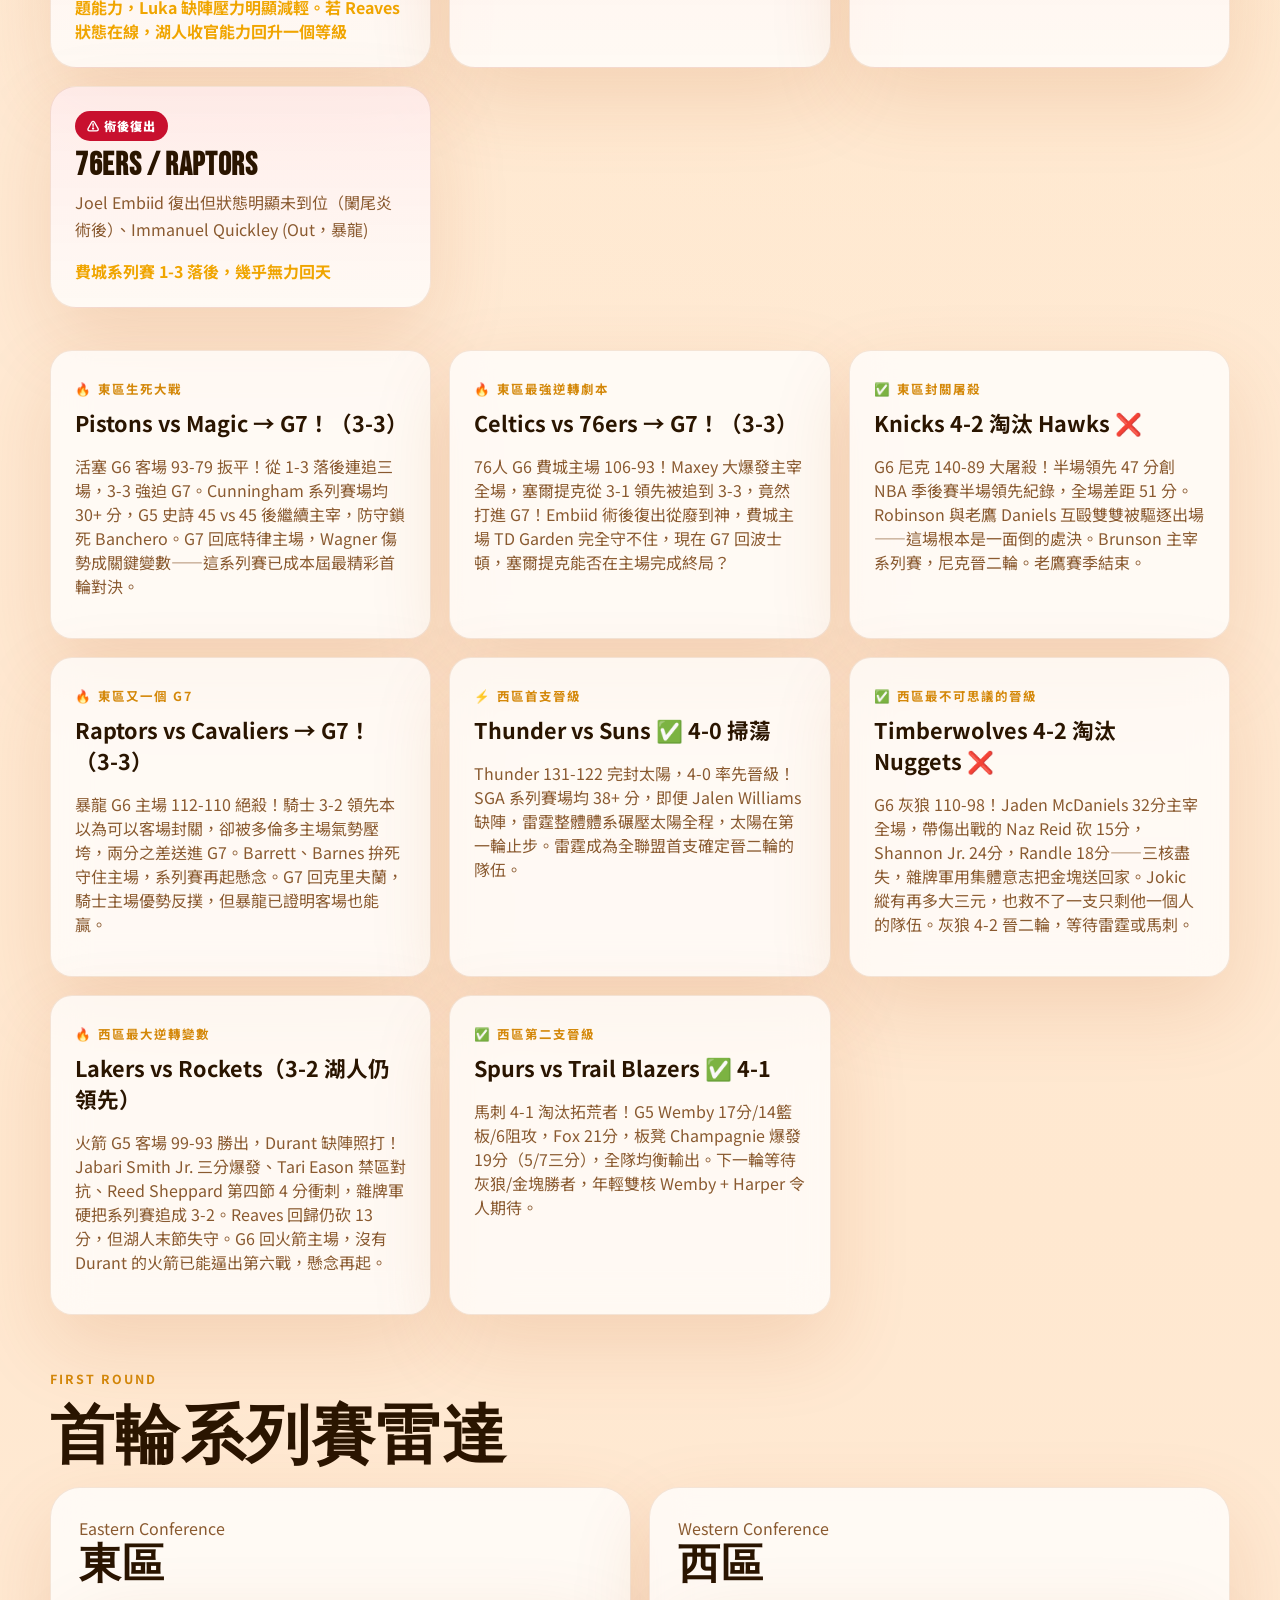
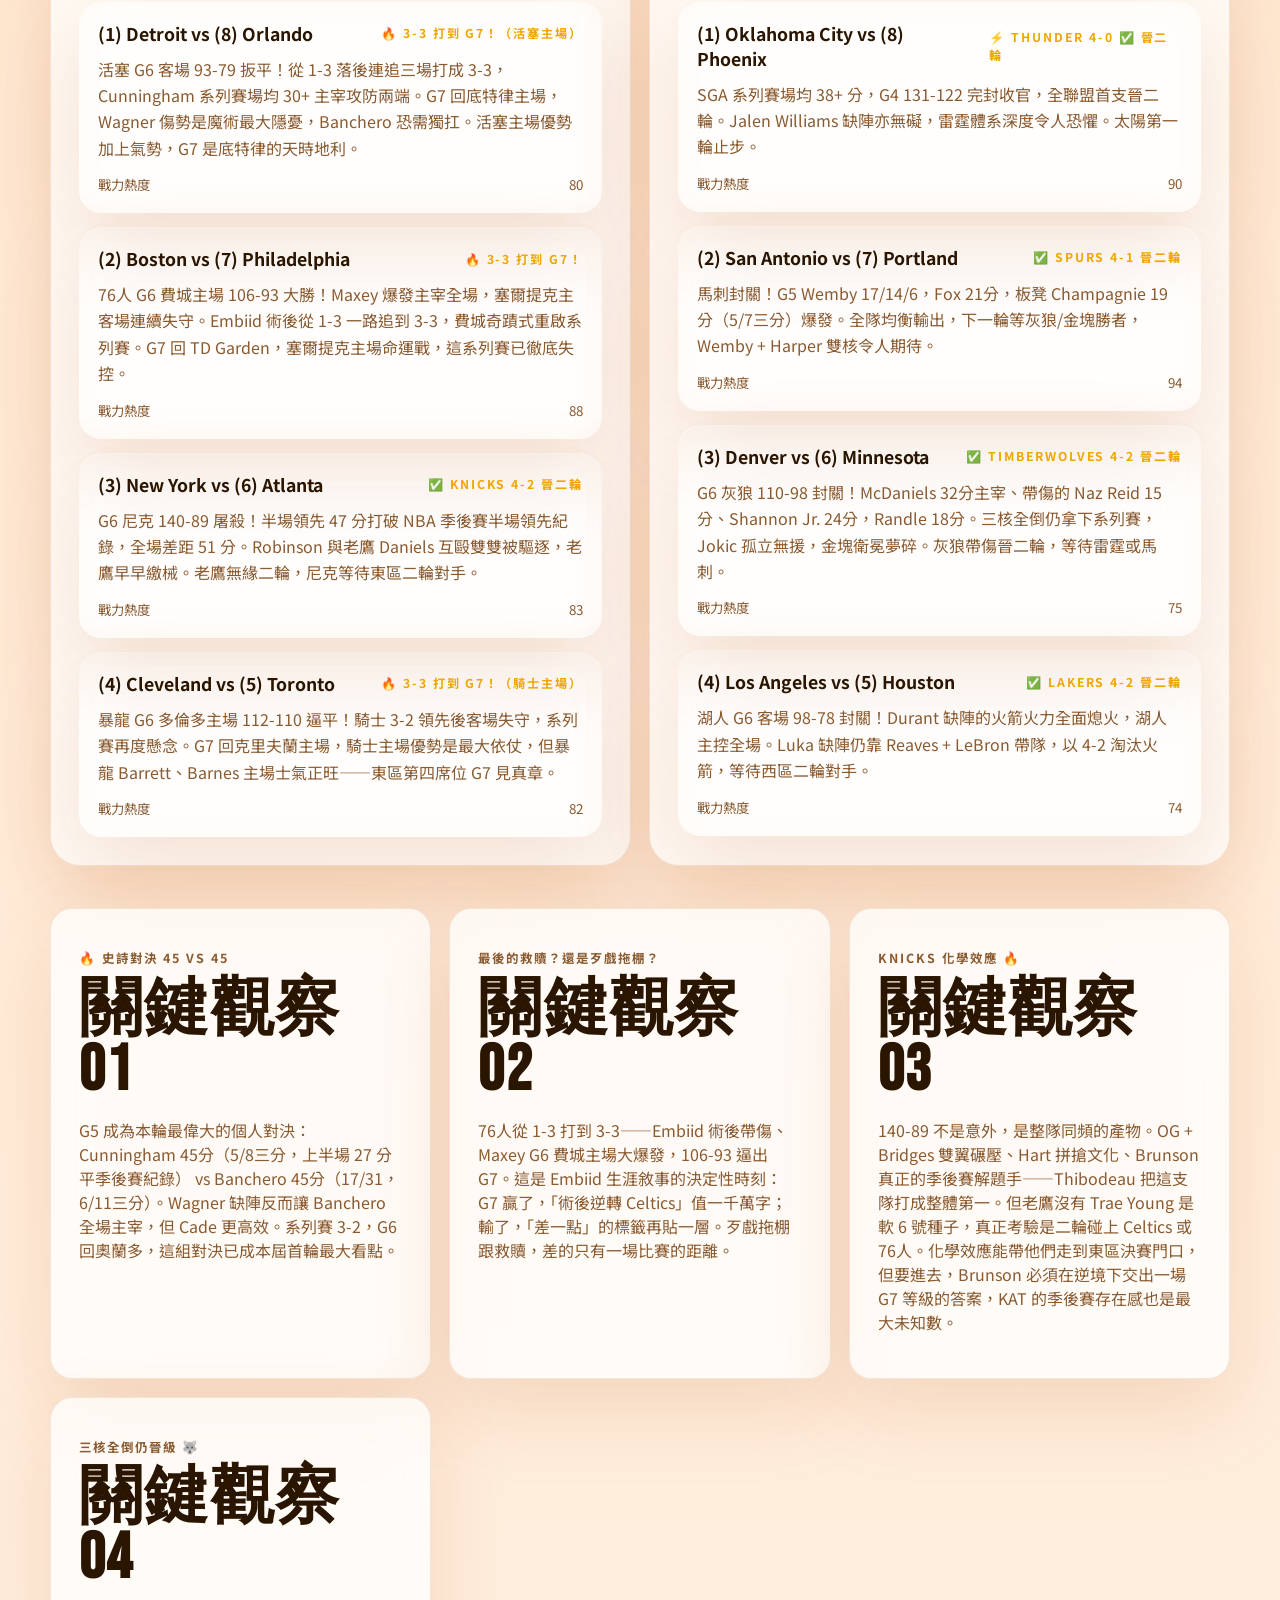
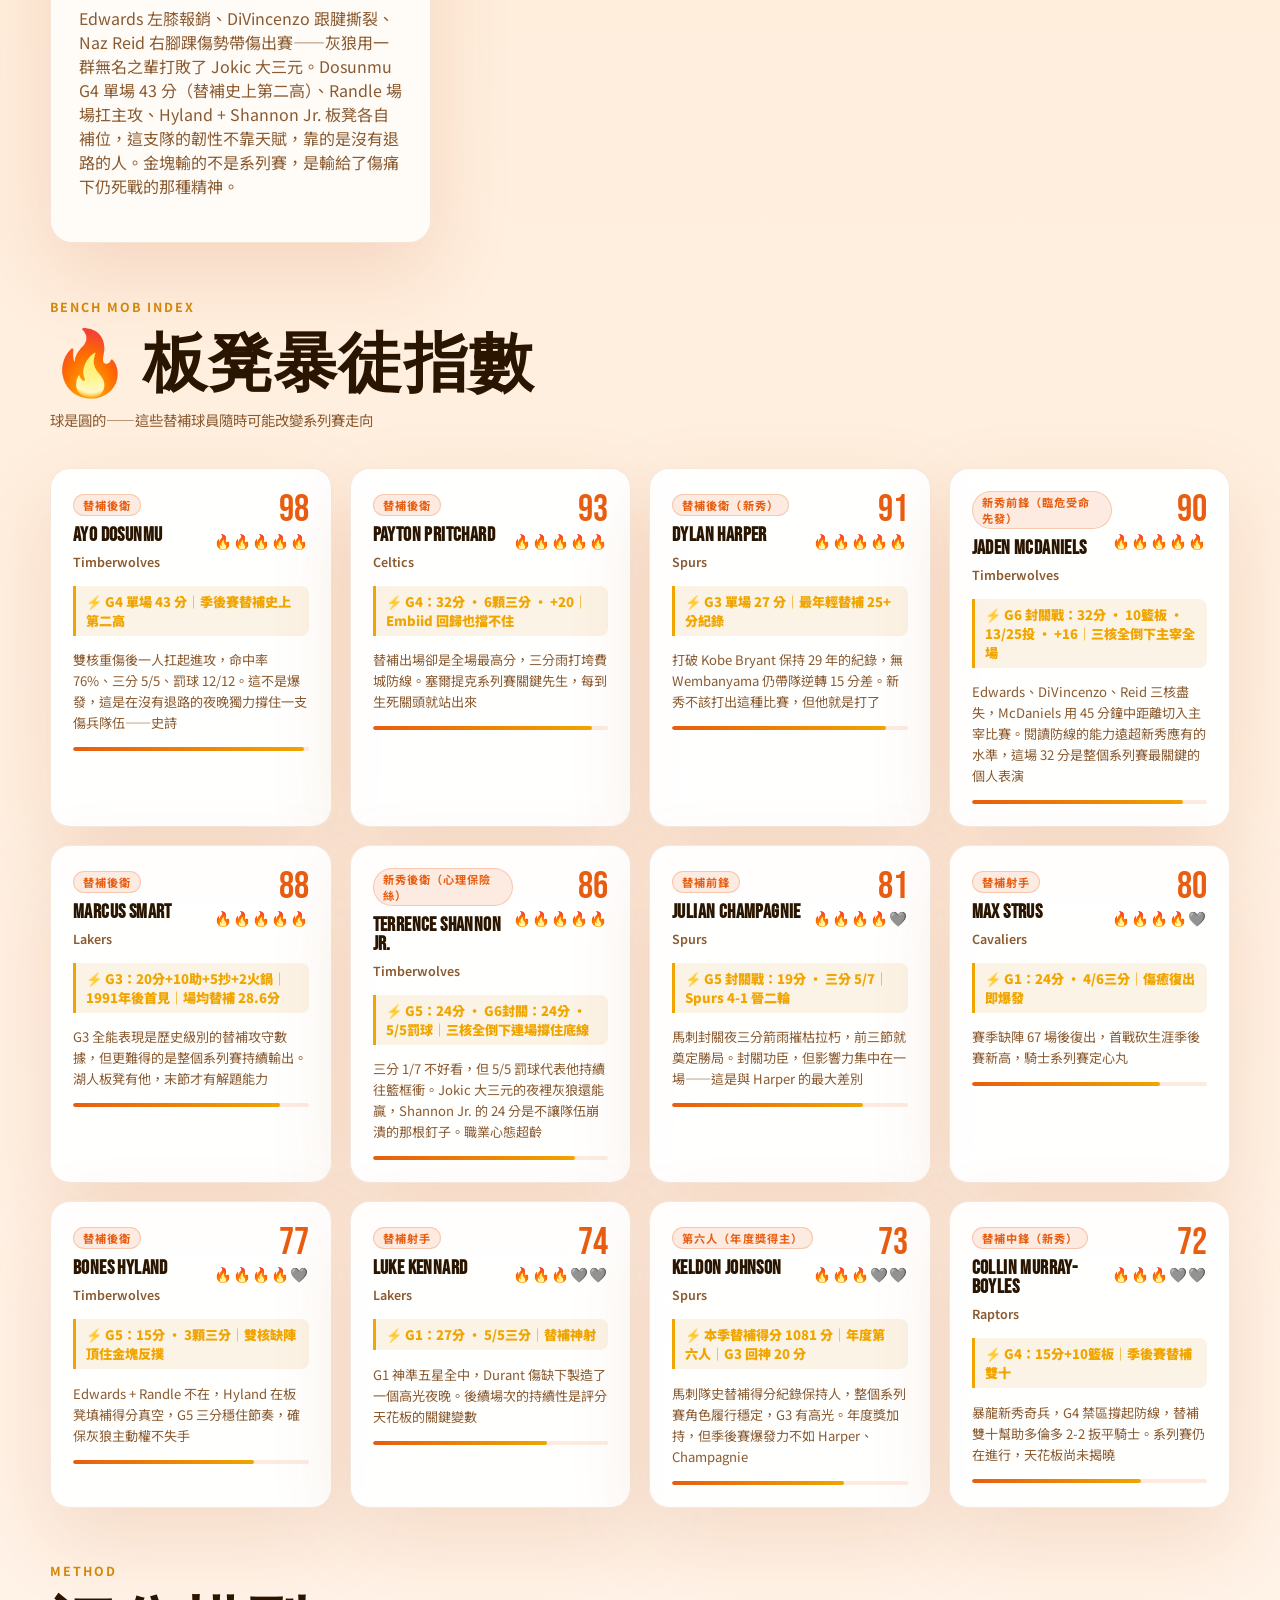
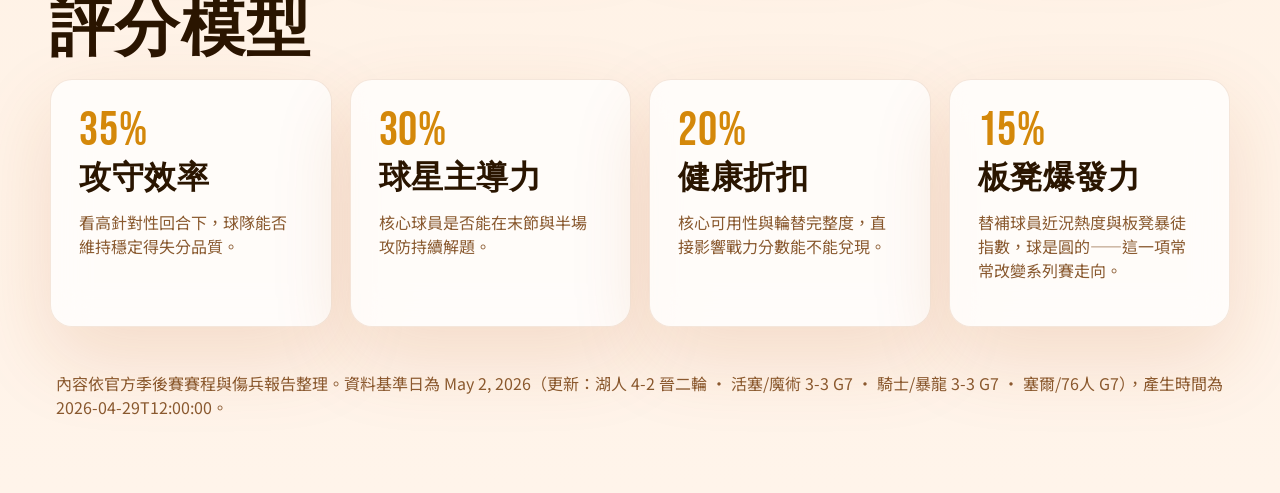
==== commit 3d573bee: "Update: Lakers 4-2 advance, Rockets eliminated (G6 98-78)" ====
--- a/index.html
+++ b/index.html
@@ -119,6 +119,11 @@
             <strong>Timberwolves 4-2 淘汰 Nuggets</strong>
             <p>三核盡失照樣晉二輪，Jokic 大三元救不了金塊，本屆最不可思議的系列賽。</p>
           </article>
+          <article>
+            <span class="strip-label">✅ 西區封關</span>
+            <strong>Lakers 4-2 淘汰 Rockets（G6：98-78）</strong>
+            <p>Durant 缺陣的火箭 G6 完全熄火，湖人客場 98-78 封關。Luka 缺陣下靠 Reaves + LeBron 扛旗，挺進西區二輪。</p>
+          </article>
         </section>
 
         <section class="section" id="series">
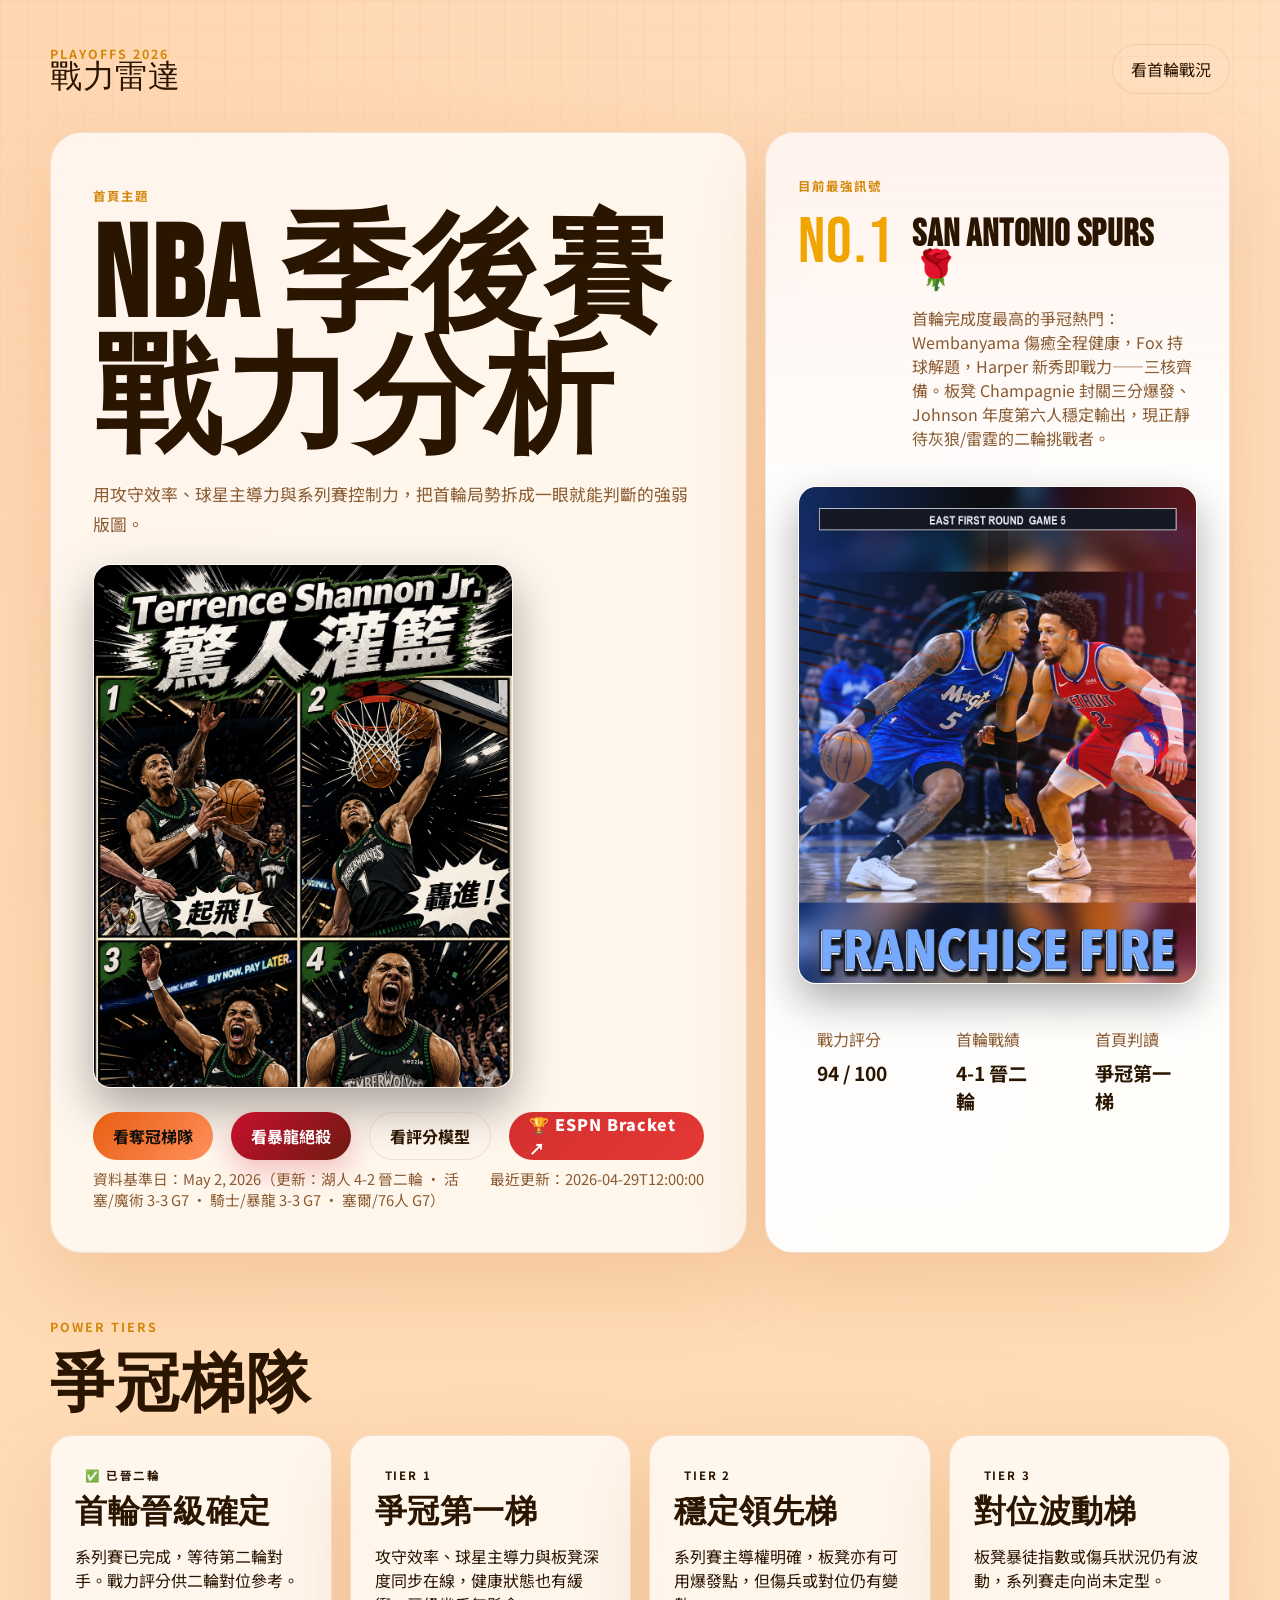
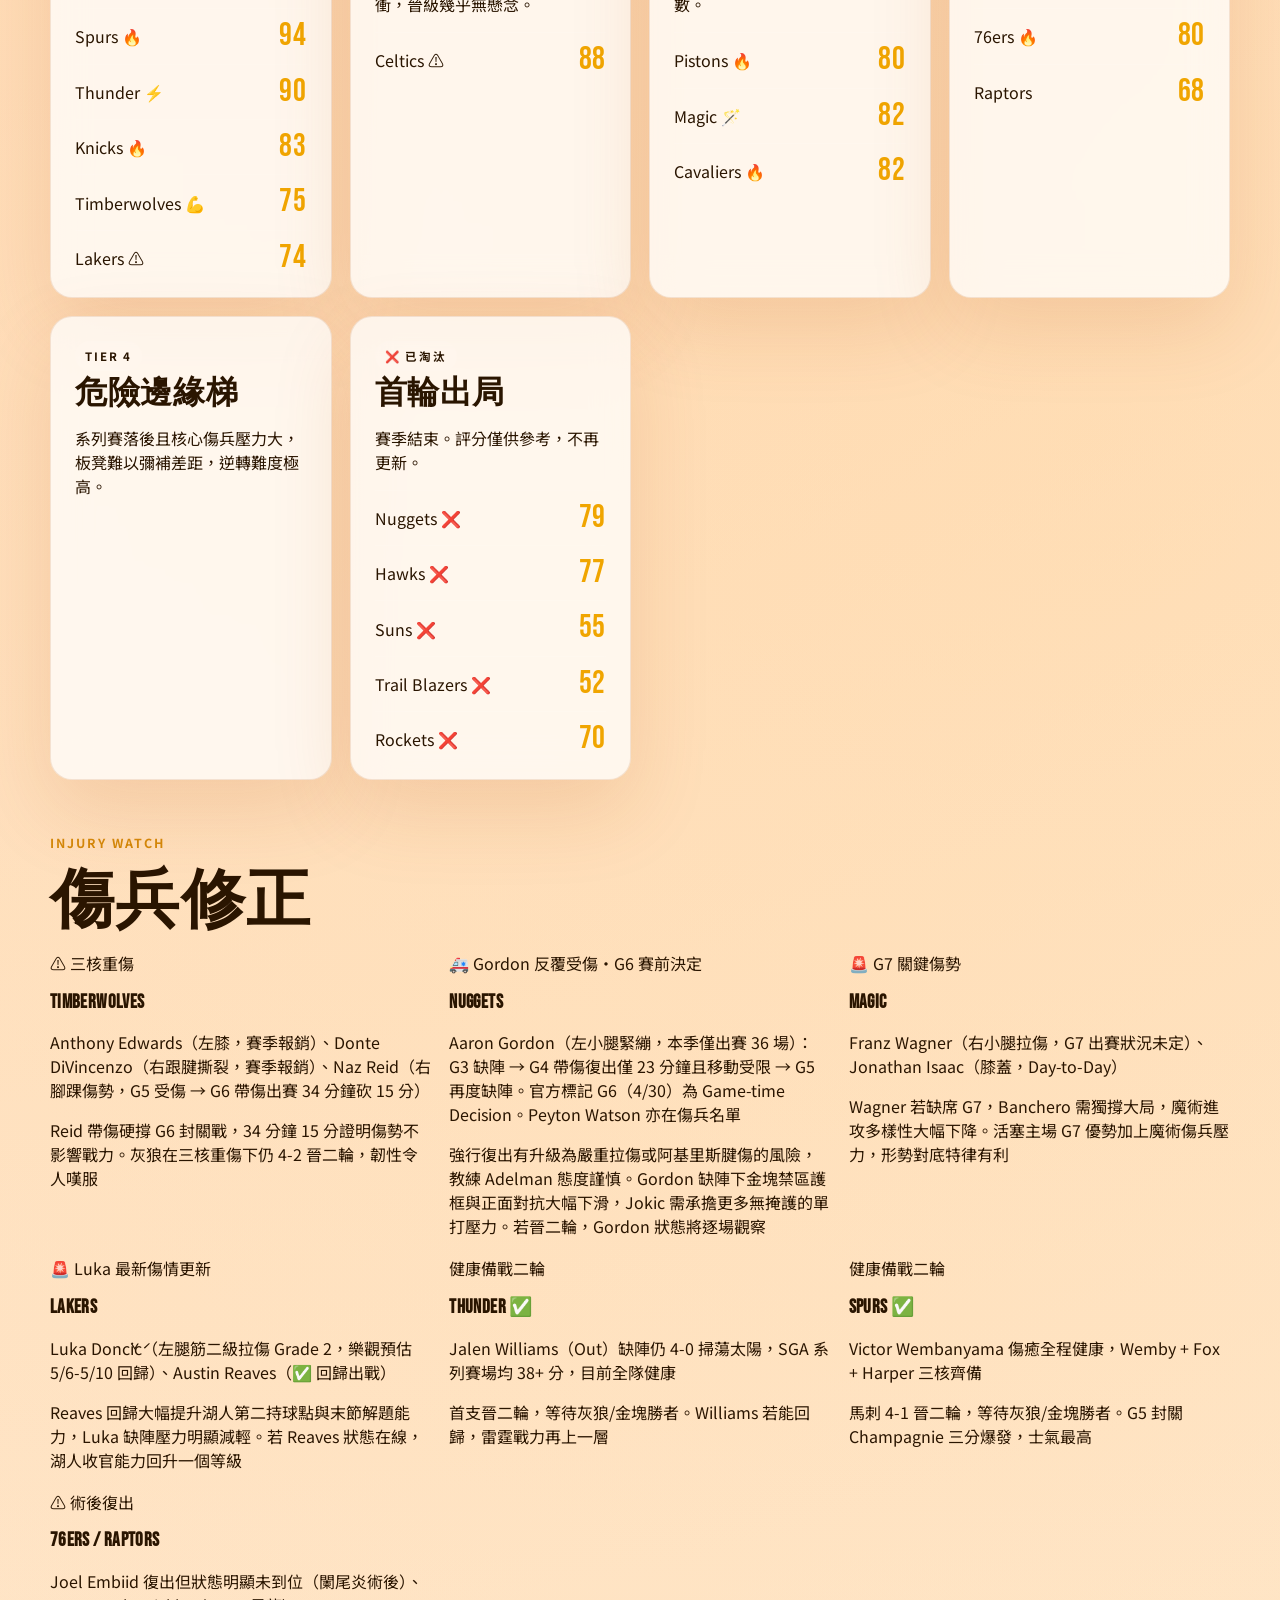
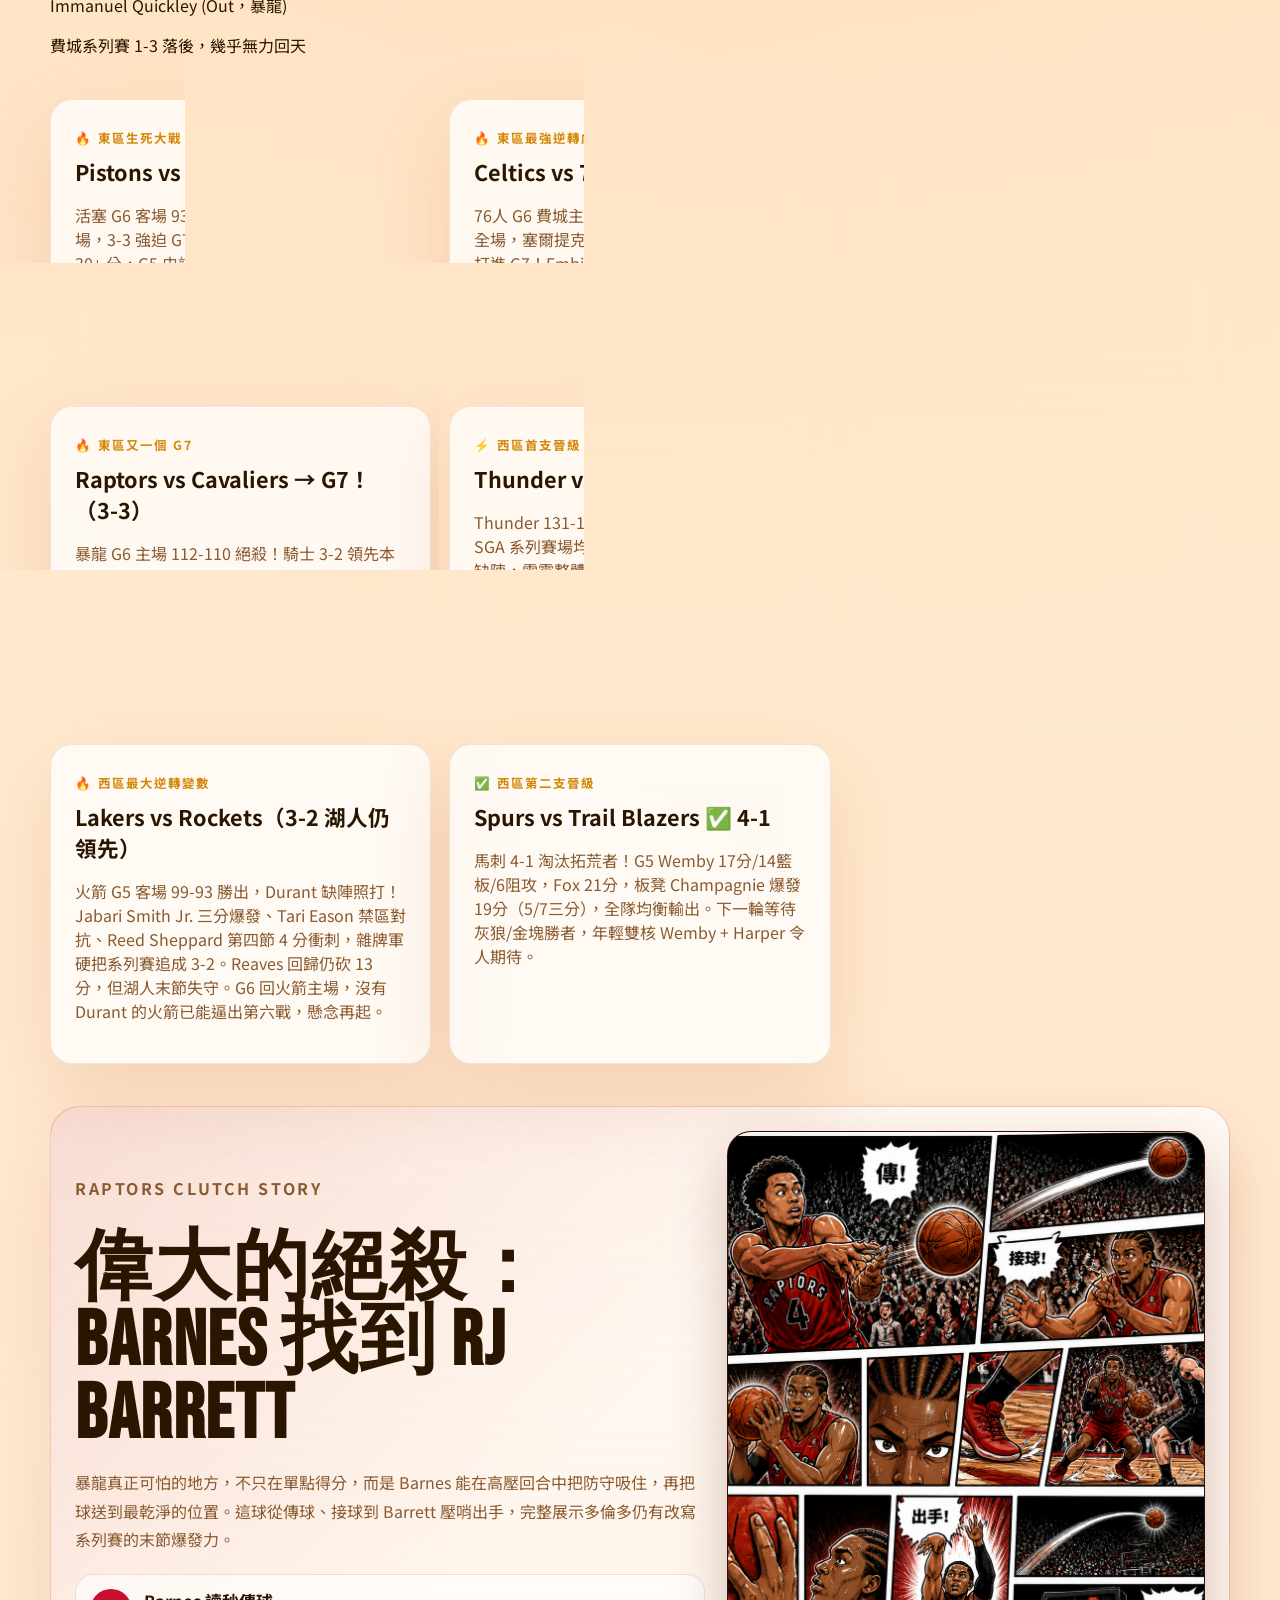
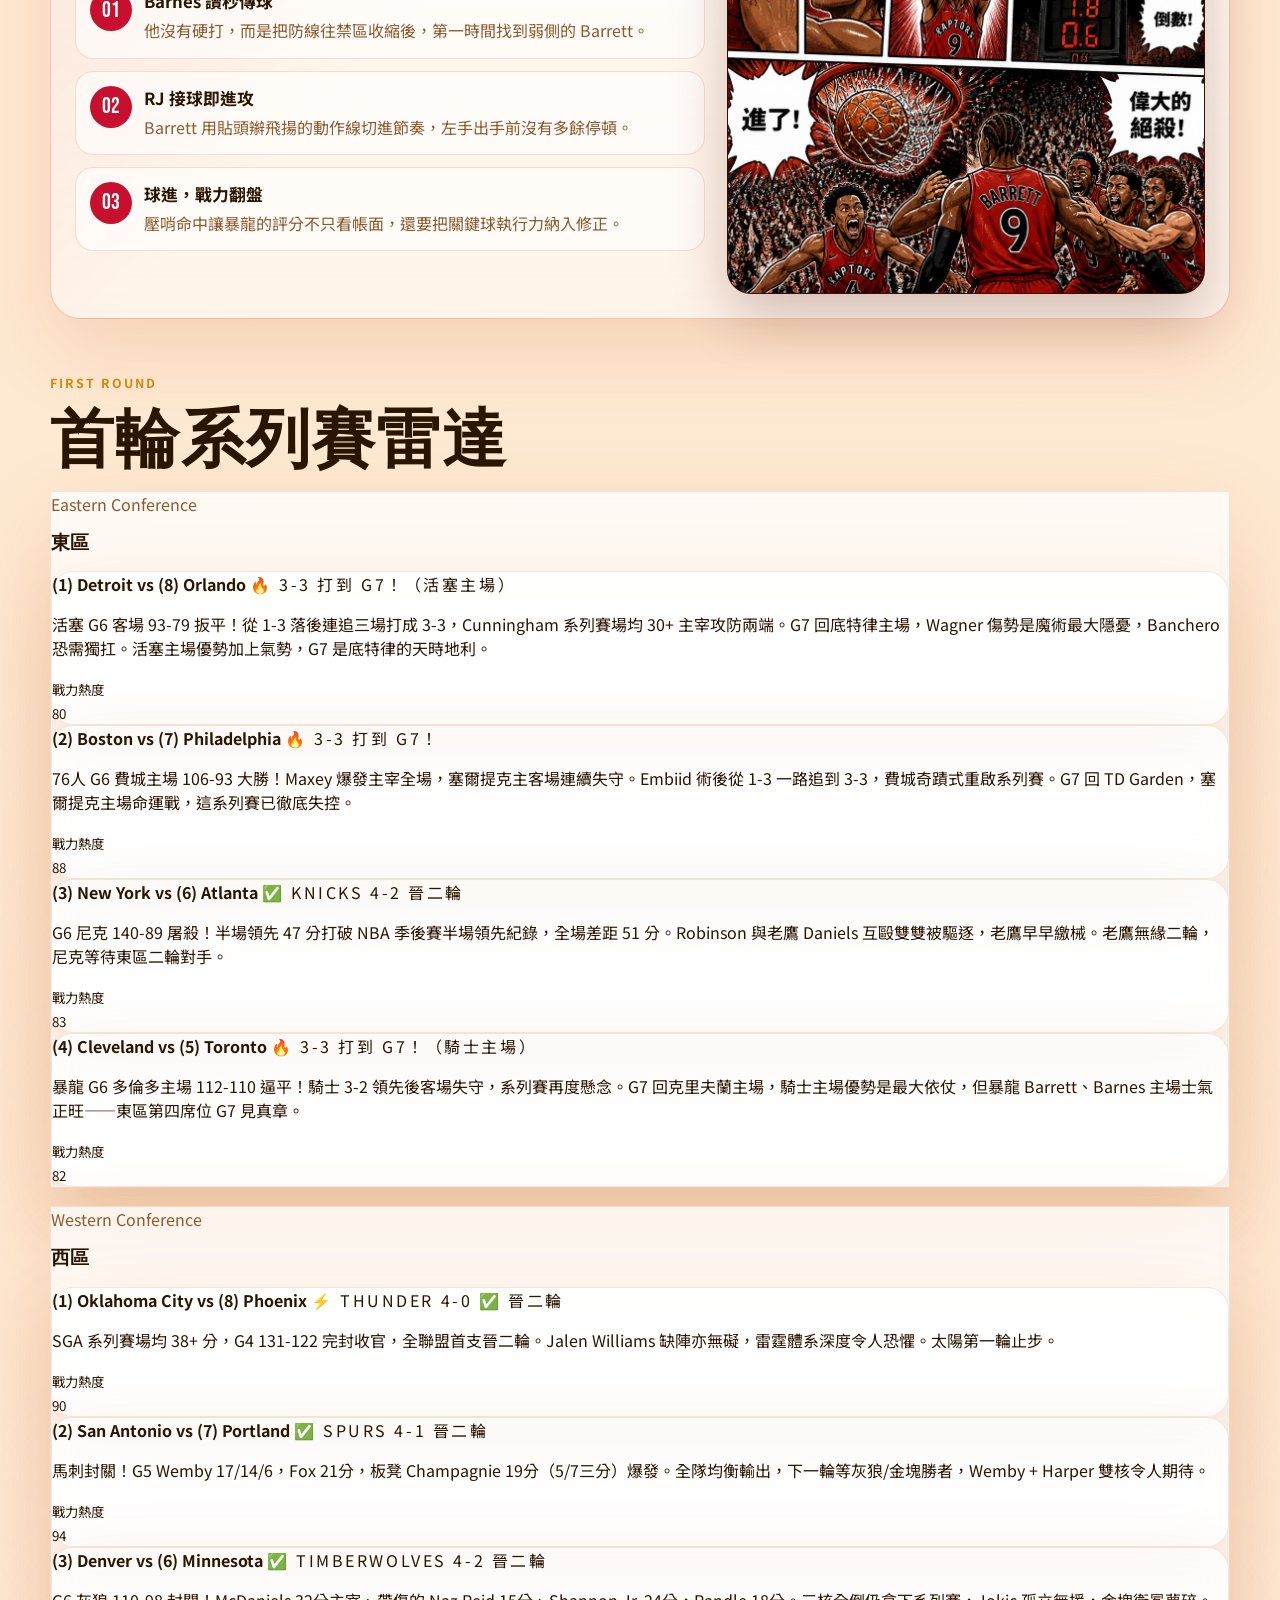
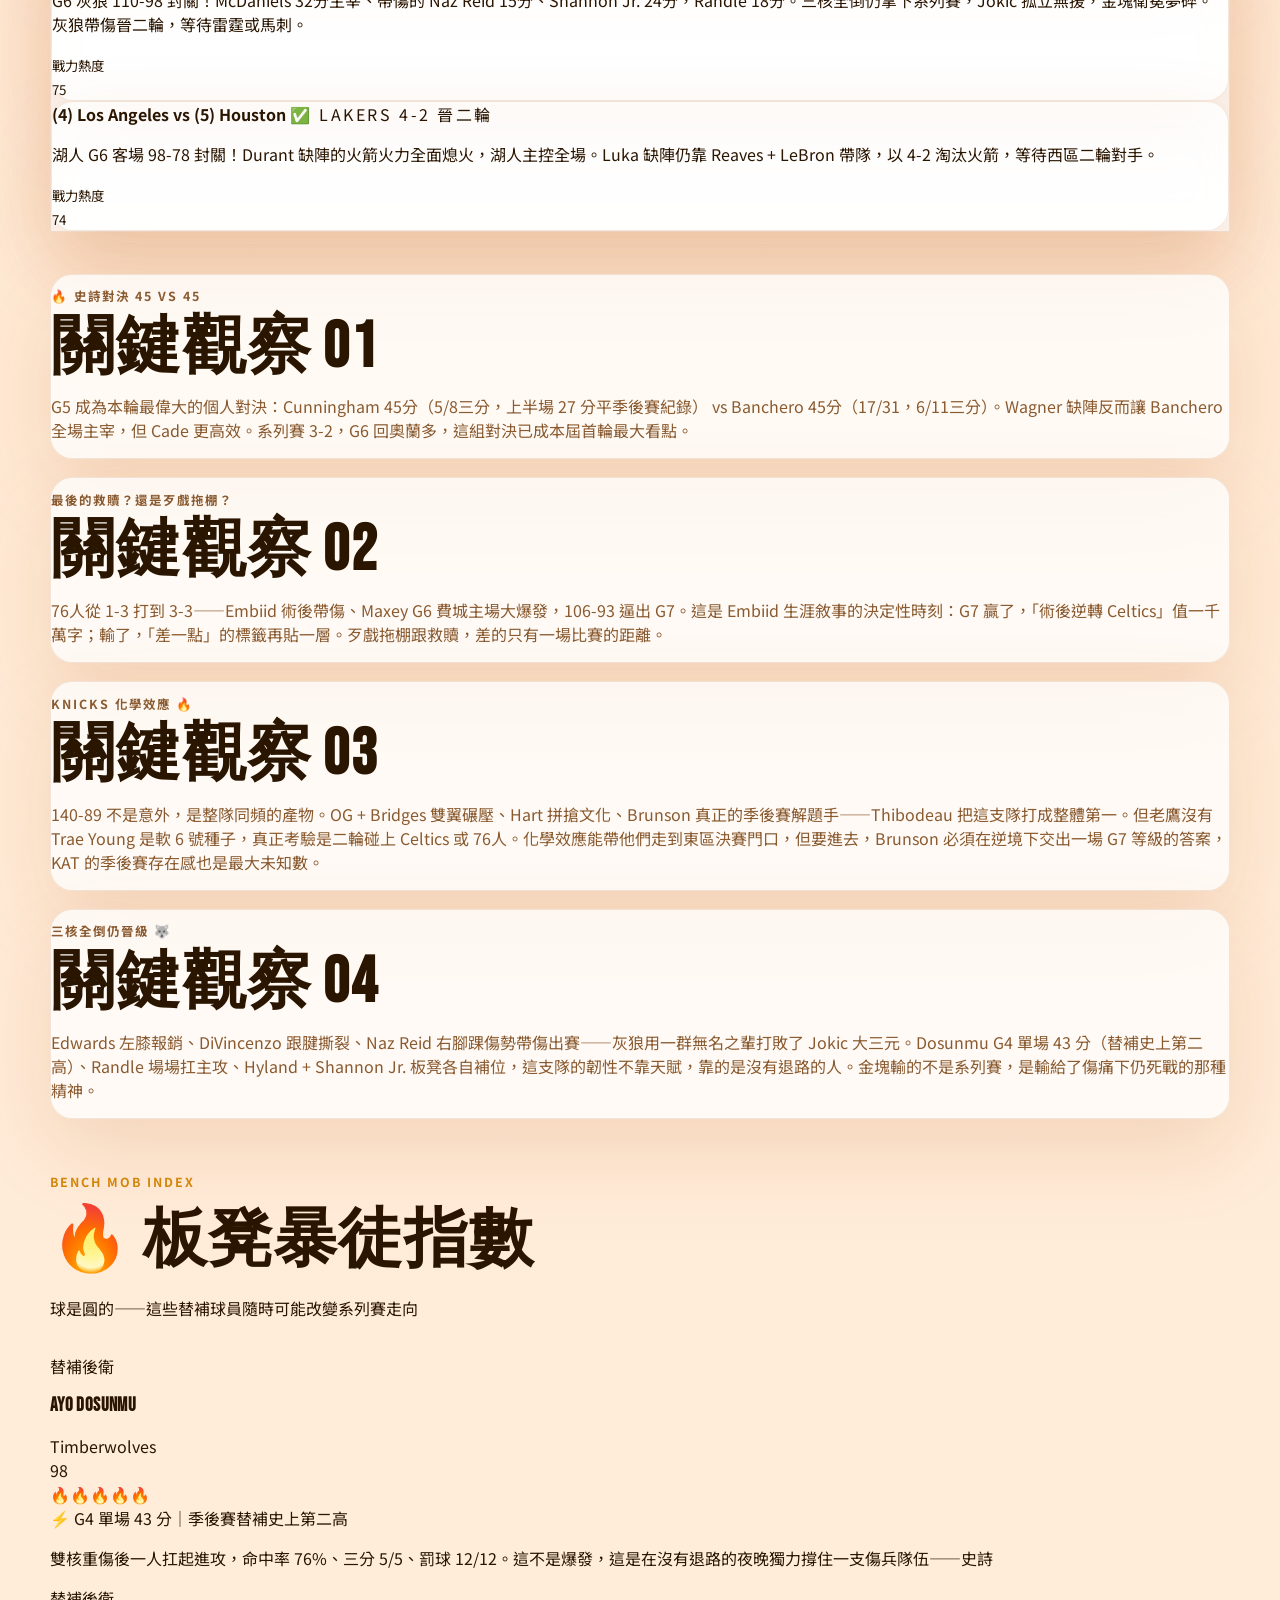
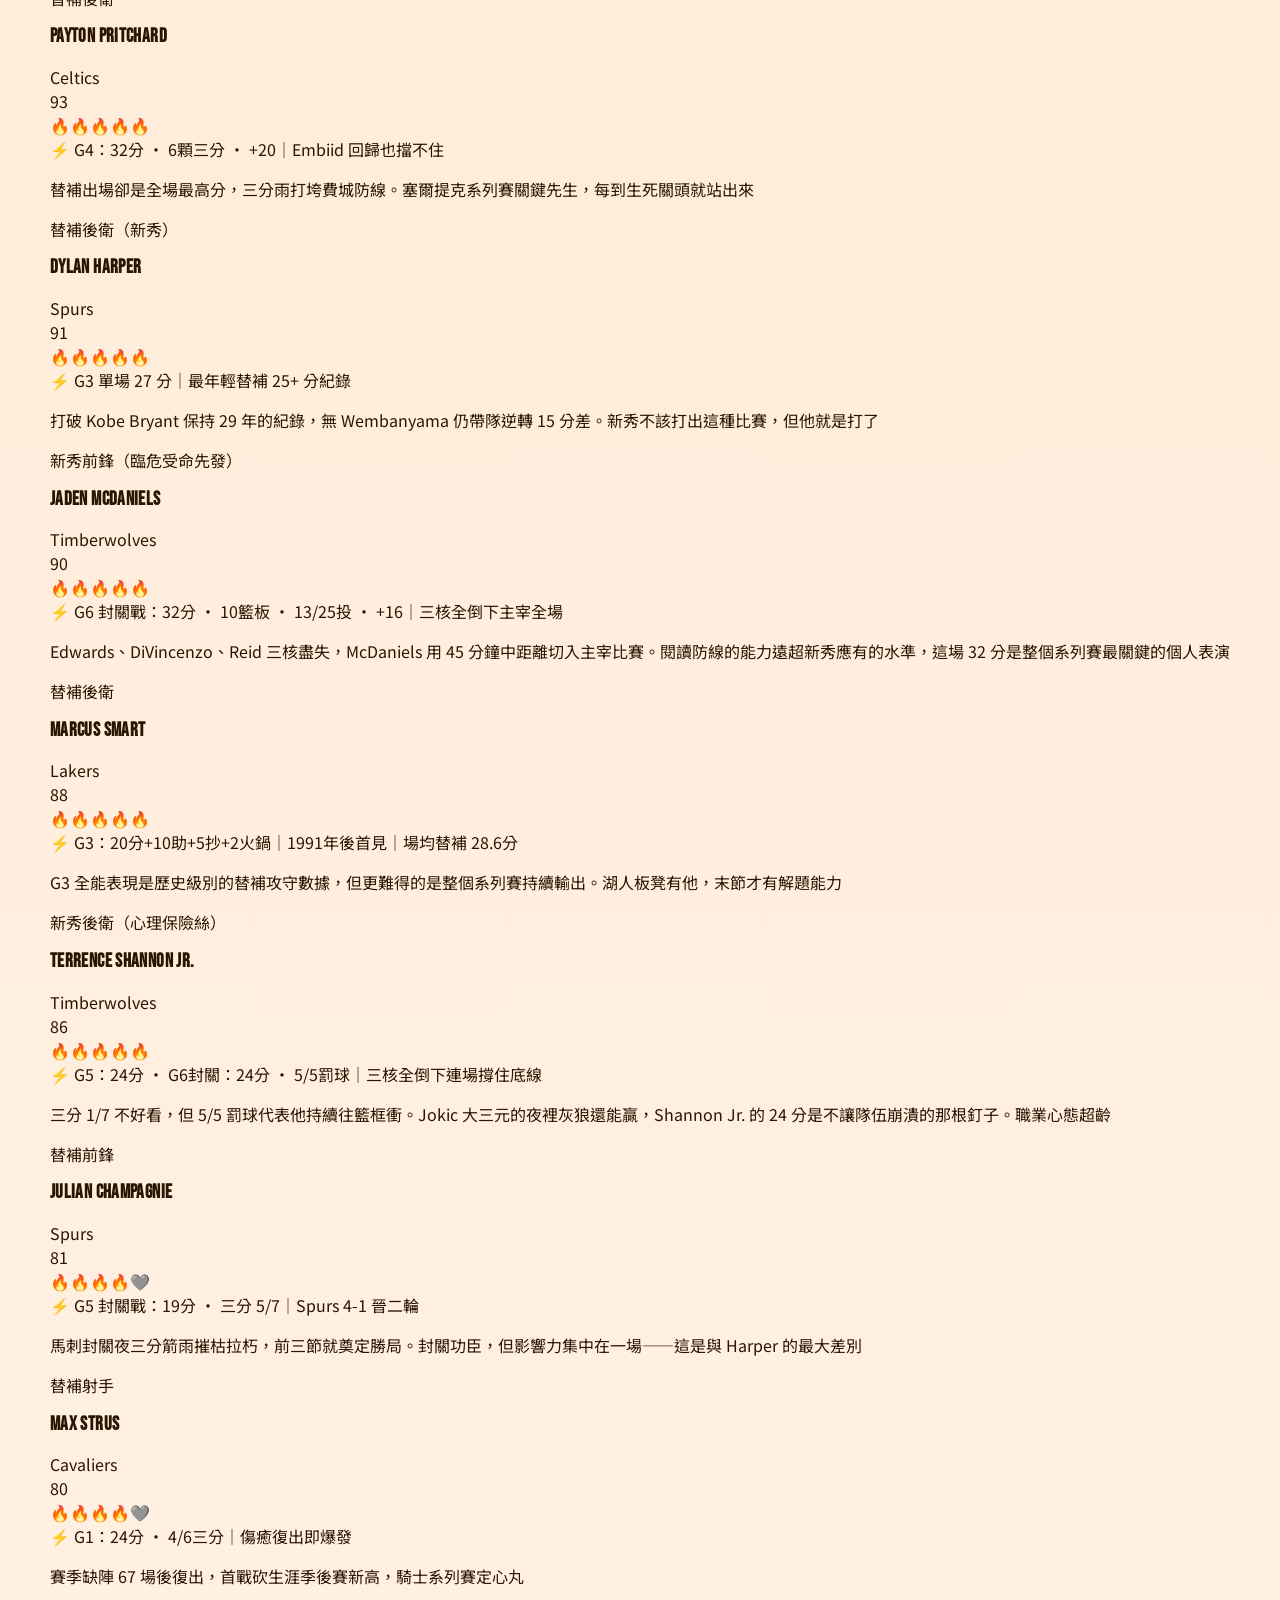
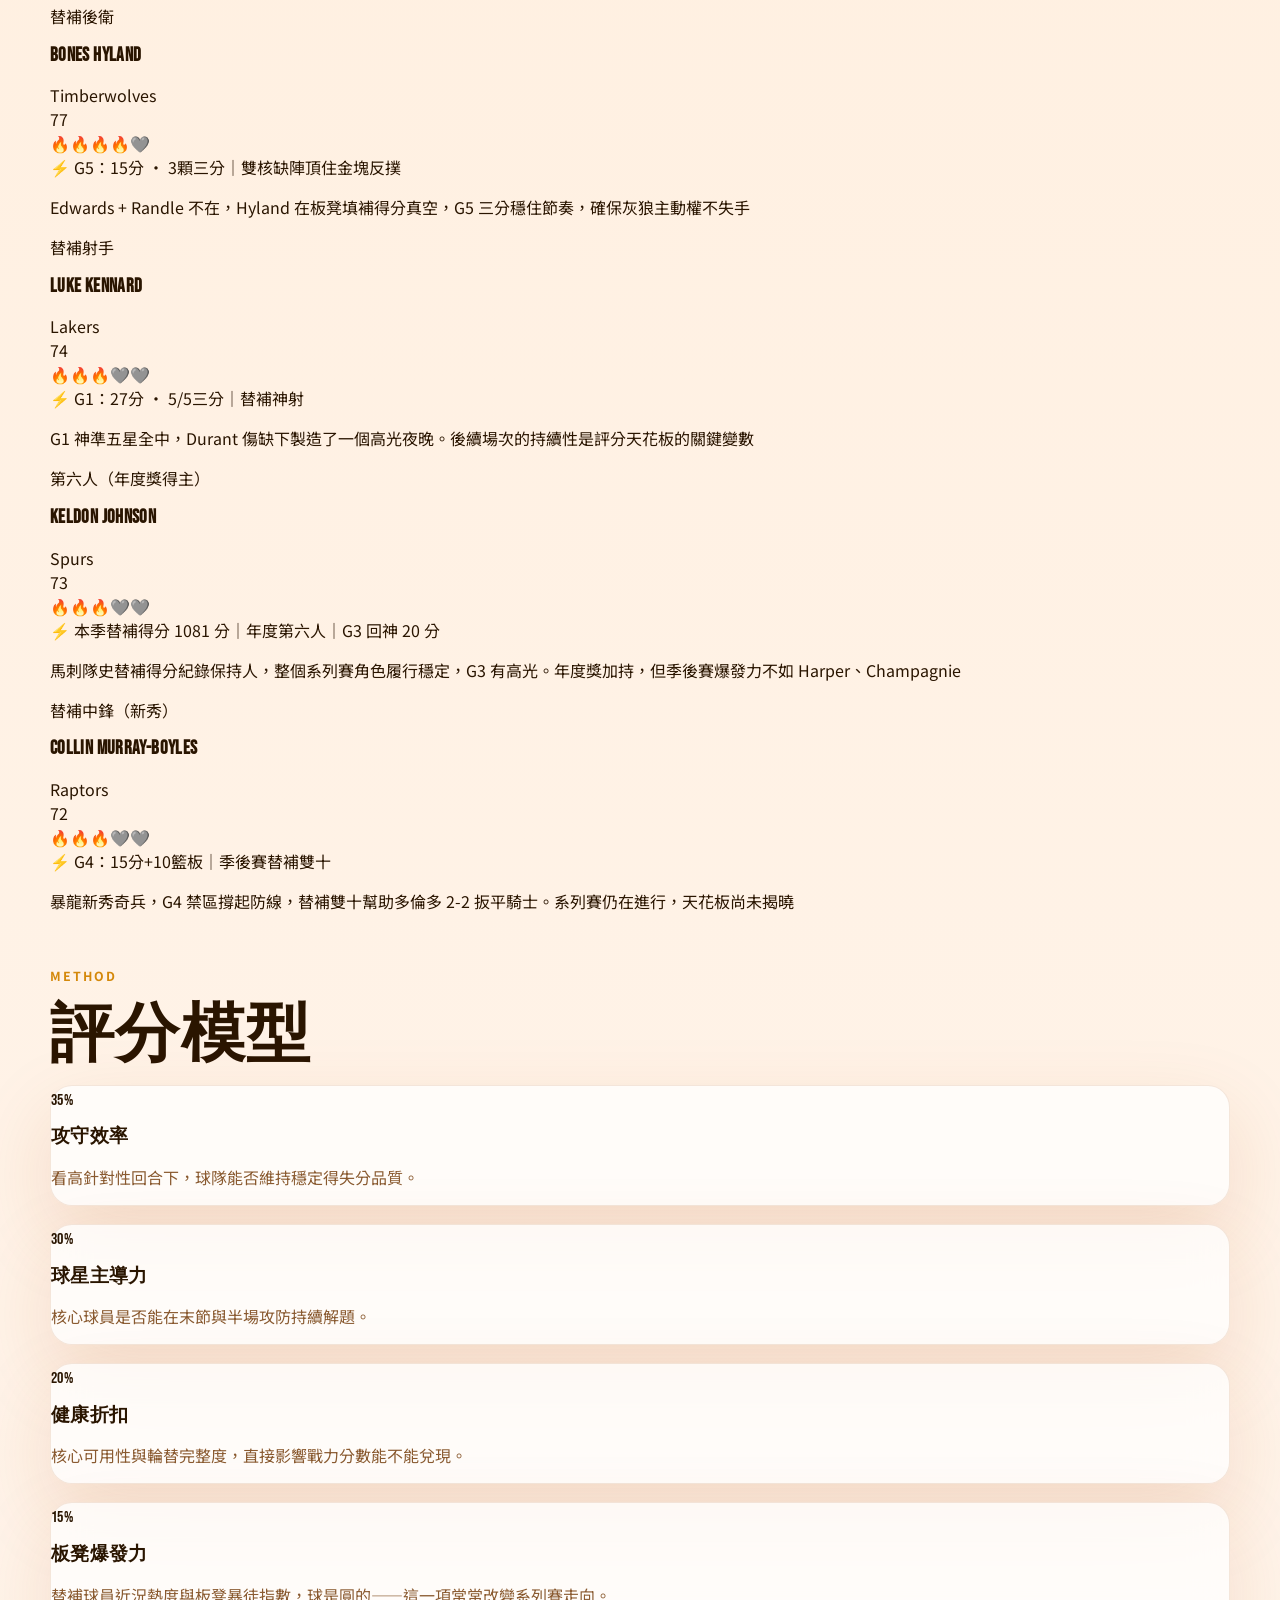
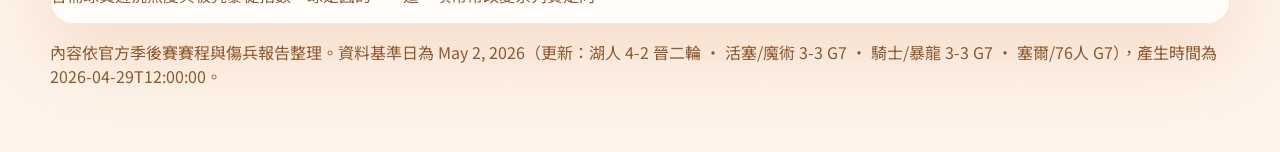
==== commit c089b8f5: "Add Raptors clutch story assets" ====
--- a/index.html
+++ b/index.html
@@ -14,7 +14,7 @@
       href="https://fonts.googleapis.com/css2?family=Bebas+Neue&family=Noto+Sans+TC:wght@400;500;700;900&display=swap"
       rel="stylesheet"
     />
-    <link rel="stylesheet" href="./styles.css" />
+    <link rel="stylesheet" href="./styles.css?v=20260502a" />
   </head>
   <body>
     <div class="page-shell">
@@ -37,13 +37,14 @@
 
             <figure class="hero-title-photo">
               <img
-                src="./assets/terrence-shannon-comic.png"
+                src="./assets/terrence-shannon-comic.png?v=20260502a"
                 alt="Terrence Shannon Jr. 驚人灌籃漫畫風海報"
               />
             </figure>
 
             <div class="hero-actions">
               <a class="button button-primary" href="#contenders">看奪冠梯隊</a>
+              <a class="button button-clutch" href="#raptors-story">看暴龍絕殺</a>
               <a class="button button-secondary" href="#method">看評分模型</a>
               <a class="button" href="https://www.espn.com/nba/playoff-bracket" target="_blank" style="background:linear-gradient(135deg,#d32f2f,#e53935);color:#fff;font-weight:900;letter-spacing:1px;">🏆 ESPN Bracket ↗</a>
             </div>
@@ -124,6 +125,40 @@
             <strong>Lakers 4-2 淘汰 Rockets（G6：98-78）</strong>
             <p>Durant 缺陣的火箭 G6 完全熄火，湖人客場 98-78 封關。Luka 缺陣下靠 Reaves + LeBron 扛旗，挺進西區二輪。</p>
           </article>
+        </section>
+
+        <section class="section raptors-story" id="raptors-story">
+          <div class="raptors-story-copy">
+            <p class="eyebrow">Raptors Clutch Story</p>
+            <h2>偉大的絕殺：Barnes 找到 RJ Barrett</h2>
+            <p>
+              暴龍真正可怕的地方，不只在單點得分，而是 Barnes 能在高壓回合中把防守吸住，再把球送到最乾淨的位置。這球從傳球、接球到 Barrett 壓哨出手，完整展示多倫多仍有改寫系列賽的末節爆發力。
+            </p>
+            <div class="clutch-sequence" aria-label="絕殺回合分鏡重點">
+              <article>
+                <span>01</span>
+                <strong>Barnes 讀秒傳球</strong>
+                <p>他沒有硬打，而是把防線往禁區收縮後，第一時間找到弱側的 Barrett。</p>
+              </article>
+              <article>
+                <span>02</span>
+                <strong>RJ 接球即進攻</strong>
+                <p>Barrett 用貼頭辮飛揚的動作線切進節奏，左手出手前沒有多餘停頓。</p>
+              </article>
+              <article>
+                <span>03</span>
+                <strong>球進，戰力翻盤</strong>
+                <p>壓哨命中讓暴龍的評分不只看帳面，還要把關鍵球執行力納入修正。</p>
+              </article>
+            </div>
+          </div>
+          <figure class="raptors-comic">
+            <img
+              src="./assets/raptors-barnes-barrett-buzzer-comic.png"
+              alt="Barnes 傳球給 RJ Barrett 完成偉大絕殺的連續彩色漫畫"
+            />
+            <figcaption>連續彩色漫畫：Barnes 傳給 RJ Barrett，完成偉大的絕殺。</figcaption>
+          </figure>
         </section>
 
         <section class="section" id="series">
--- a/styles.css
+++ b/styles.css
@@ -207,6 +207,12 @@
   background: rgba(255, 255, 255, 0.03);
 }
 
+.button-clutch {
+  color: #ffffff;
+  background: linear-gradient(135deg, #c8102e, #6d1a10);
+  box-shadow: 0 12px 26px rgba(200, 16, 46, 0.22);
+}
+
 .hero-notes {
   grid-auto-flow: column;
   justify-content: start;
@@ -372,6 +378,101 @@
   margin: 8px 0;
   font-size: 1.35rem;
 }
+
+.raptors-story {
+  display: grid;
+  grid-template-columns: minmax(0, 0.95fr) minmax(320px, 0.72fr);
+  gap: 22px;
+  align-items: stretch;
+  border: 1px solid rgba(200, 34, 0, 0.22);
+  border-radius: 30px;
+  padding: 24px;
+  background:
+    linear-gradient(135deg, rgba(200, 34, 0, 0.13), transparent 44%),
+    linear-gradient(180deg, rgba(255, 255, 255, 0.72), rgba(255, 245, 236, 0.9));
+  box-shadow: var(--shadow);
+}
+
+.raptors-story-copy {
+  display: flex;
+  flex-direction: column;
+  justify-content: center;
+  min-width: 0;
+}
+
+.raptors-story-copy h2 {
+  font-size: clamp(2.8rem, 6vw, 5rem);
+  margin: 10px 0 16px;
+}
+
+.raptors-story-copy > p {
+  max-width: 48rem;
+  margin: 0 0 20px;
+  color: var(--muted);
+  font-size: 1rem;
+  line-height: 1.8;
+}
+
+.clutch-sequence {
+  display: grid;
+  gap: 12px;
+}
+
+.clutch-sequence article {
+  display: grid;
+  grid-template-columns: auto 1fr;
+  gap: 4px 12px;
+  align-items: start;
+  padding: 14px;
+  border: 1px solid rgba(200, 34, 0, 0.14);
+  border-radius: 18px;
+  background: rgba(255, 255, 255, 0.62);
+}
+
+.clutch-sequence span {
+  grid-row: span 2;
+  display: inline-grid;
+  place-items: center;
+  width: 42px;
+  height: 42px;
+  border-radius: 999px;
+  background: #c8102e;
+  color: #ffffff;
+  font-family: "Bebas Neue", sans-serif;
+  font-size: 1.35rem;
+}
+
+.clutch-sequence strong {
+  font-size: 1.05rem;
+}
+
+.clutch-sequence p {
+  margin: 0;
+  color: var(--muted);
+  line-height: 1.65;
+}
+
+.raptors-comic {
+  align-self: stretch;
+  margin: 0;
+  border-radius: 24px;
+  overflow: hidden;
+  border: 1px solid rgba(200, 34, 0, 0.18);
+  background: #150b08;
+  box-shadow: 0 24px 55px rgba(80, 20, 10, 0.24);
+}
+
+.raptors-comic img {
+  display: block;
+  width: 100%;
+  height: 100%;
+  min-height: 560px;
+  object-fit: cover;
+  object-position: center top;
+}
+
+.raptors-comic figcaption {
+  padding: 12px 14px;
 
 .conference-grid,
 .analysis-grid,
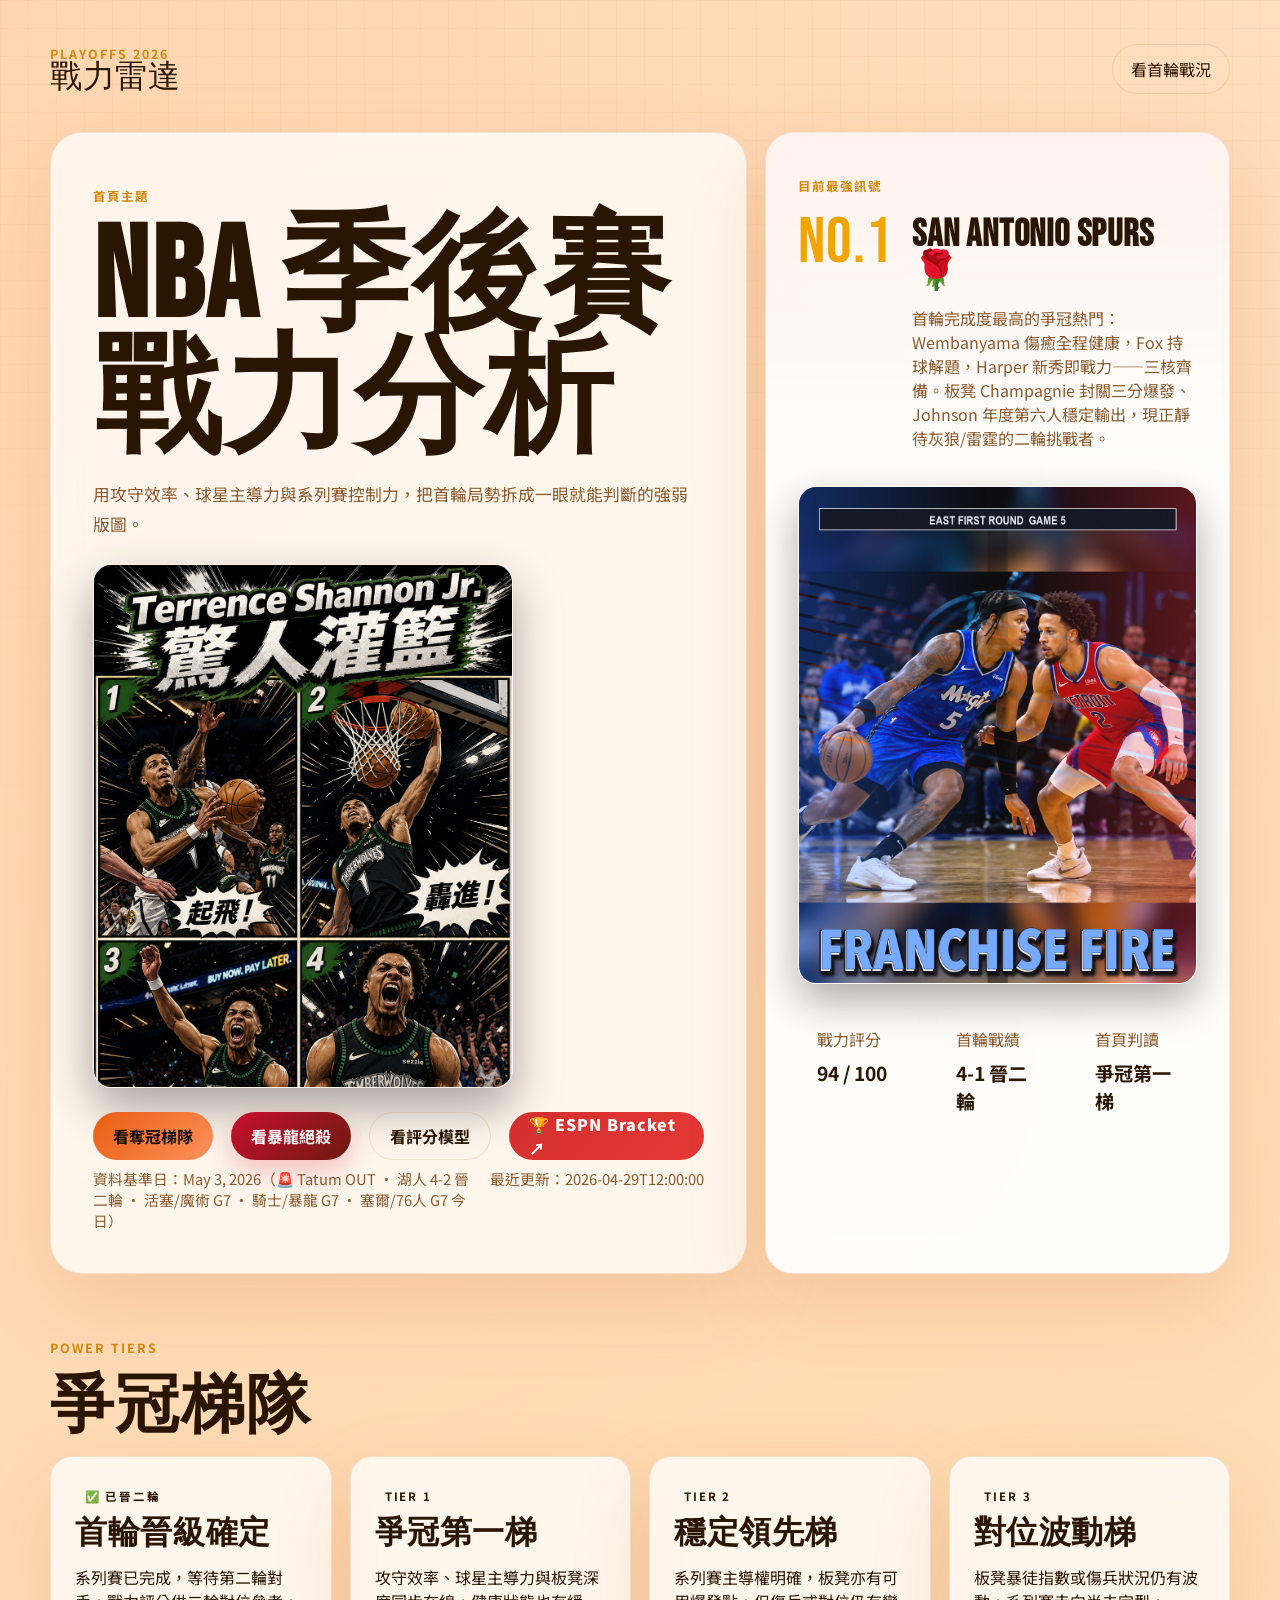
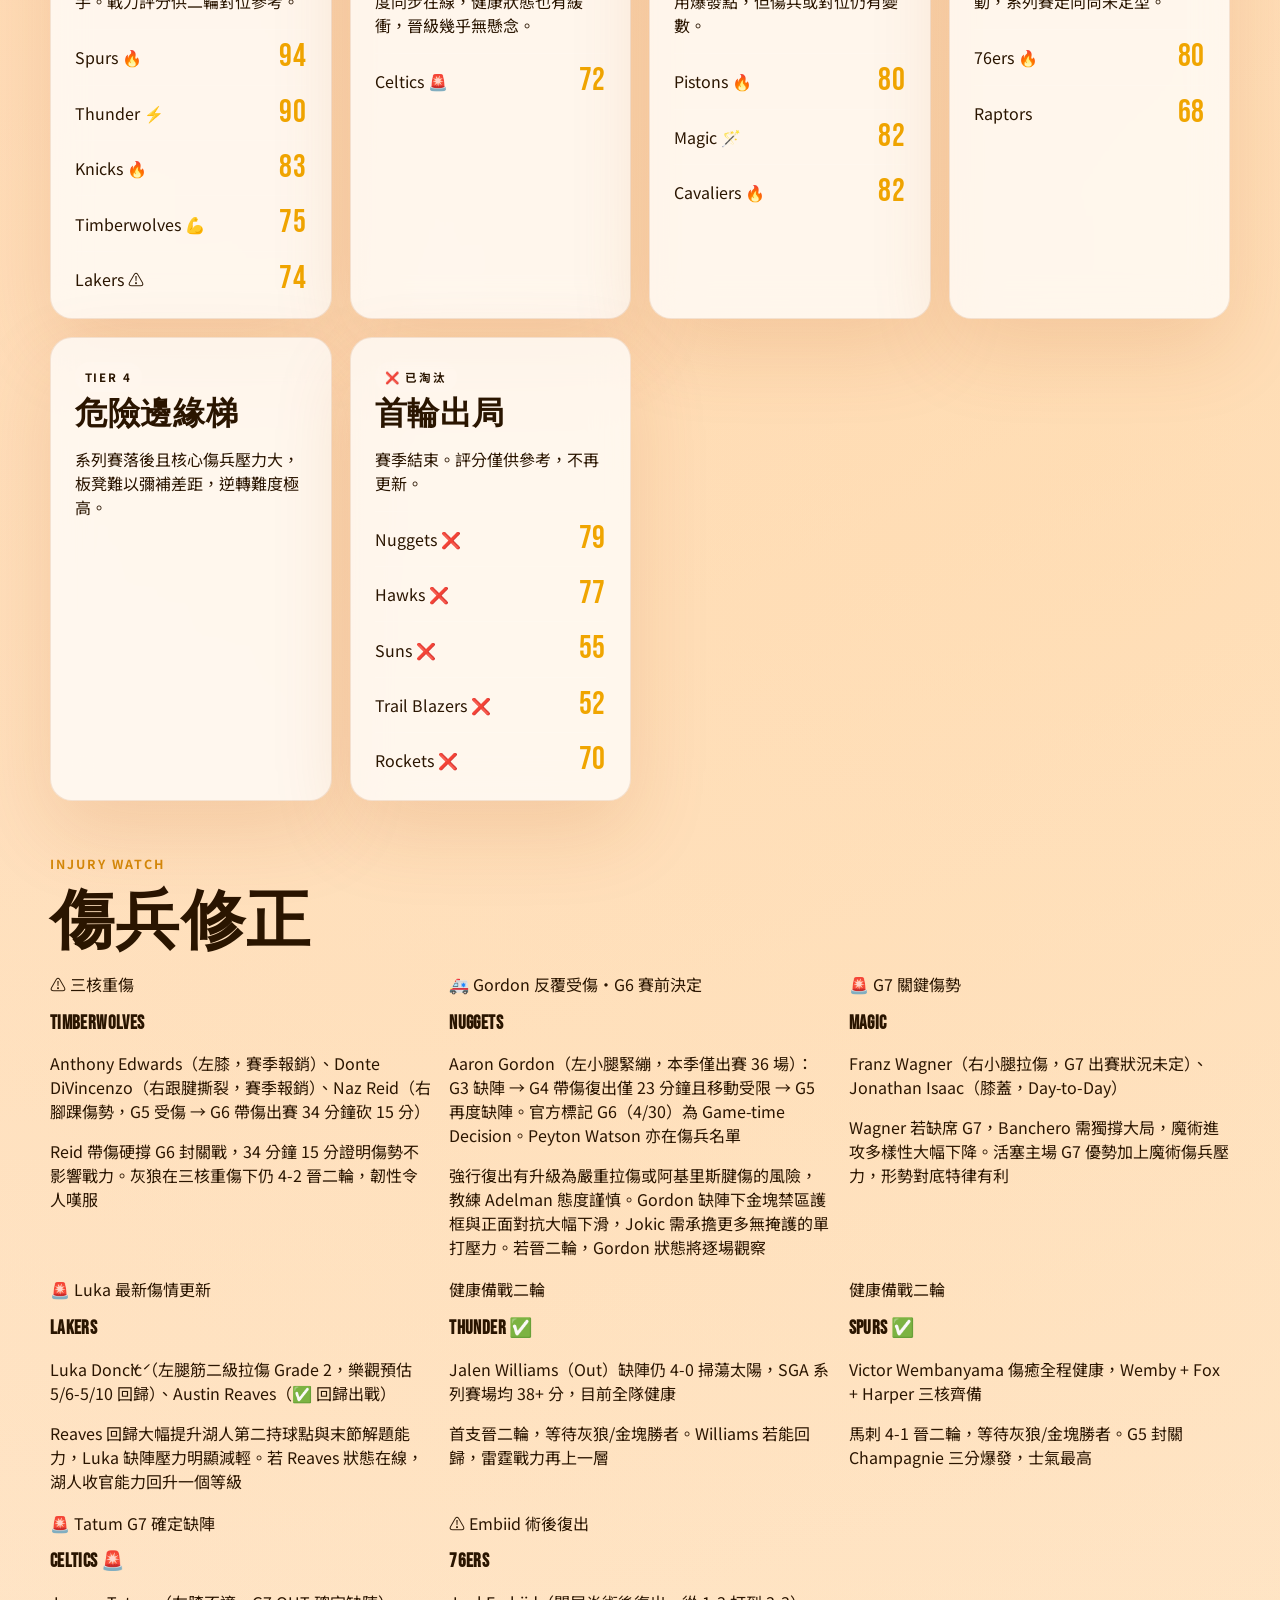
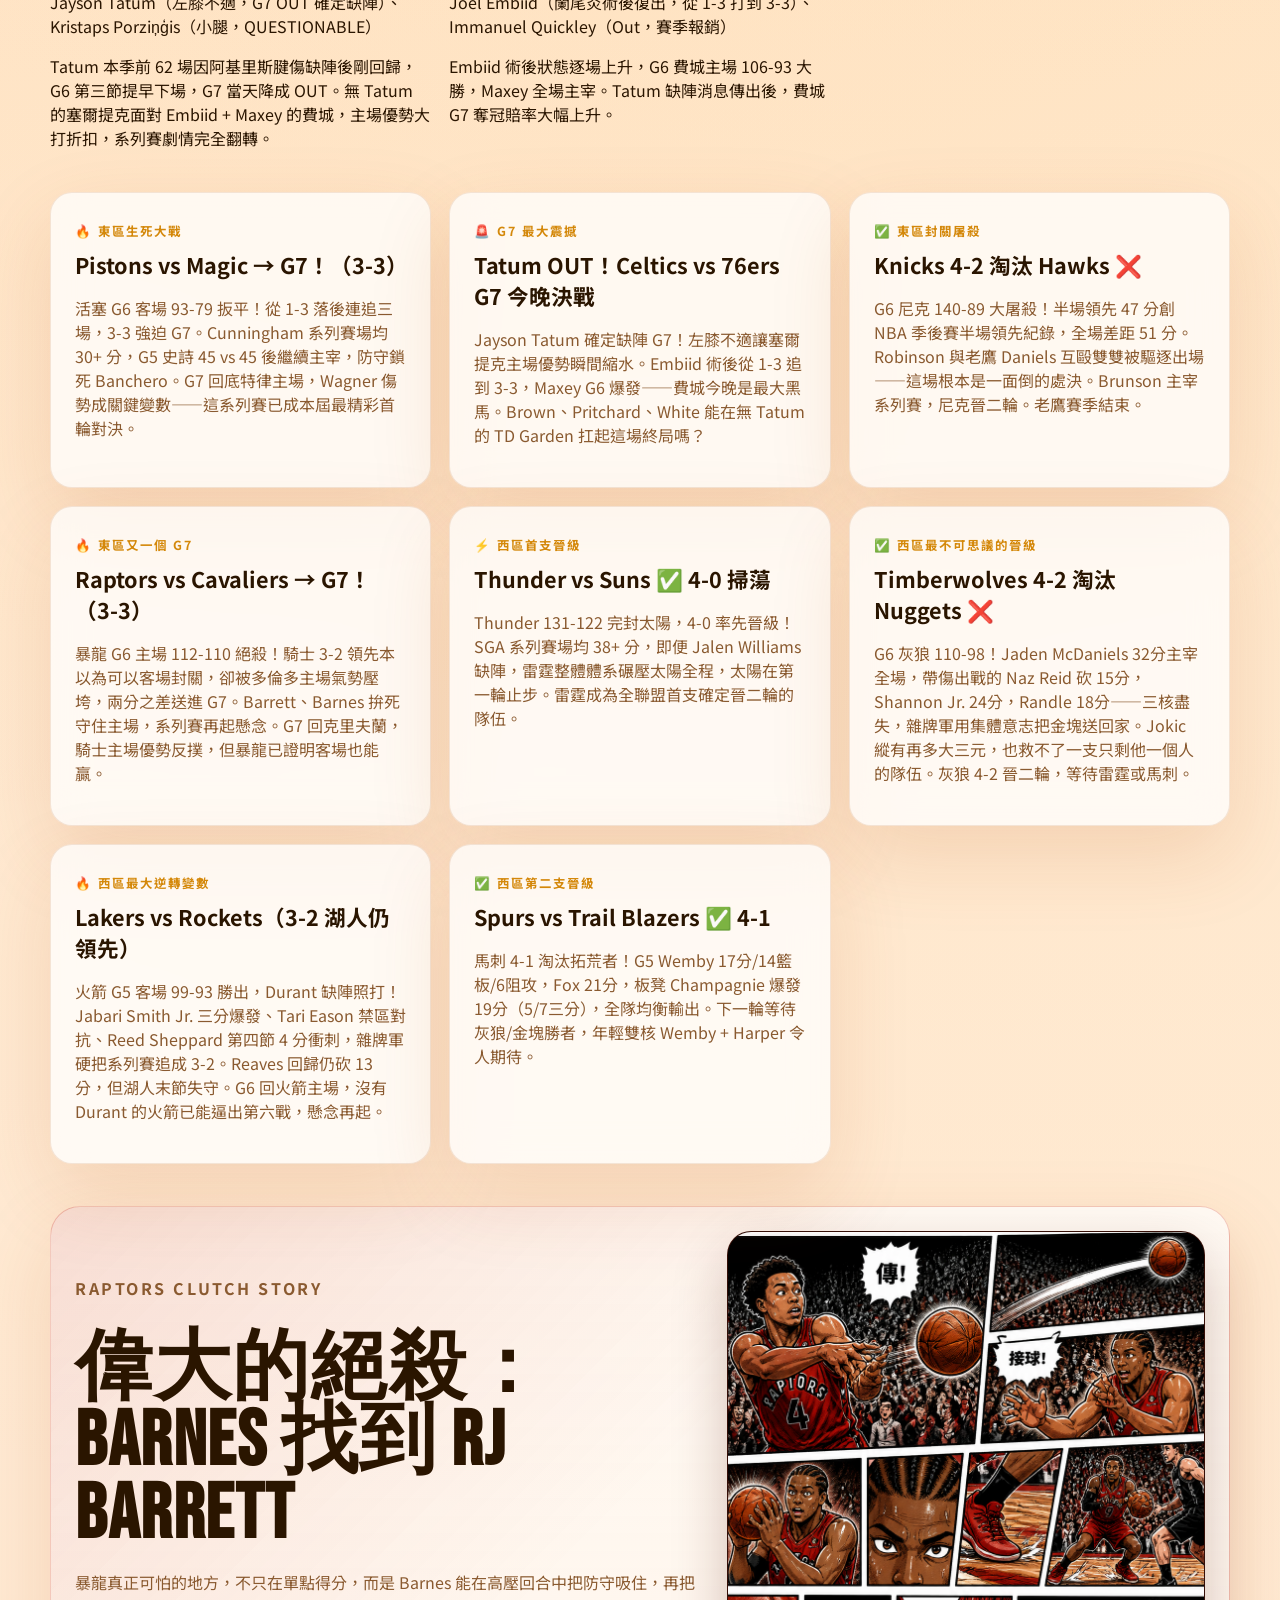
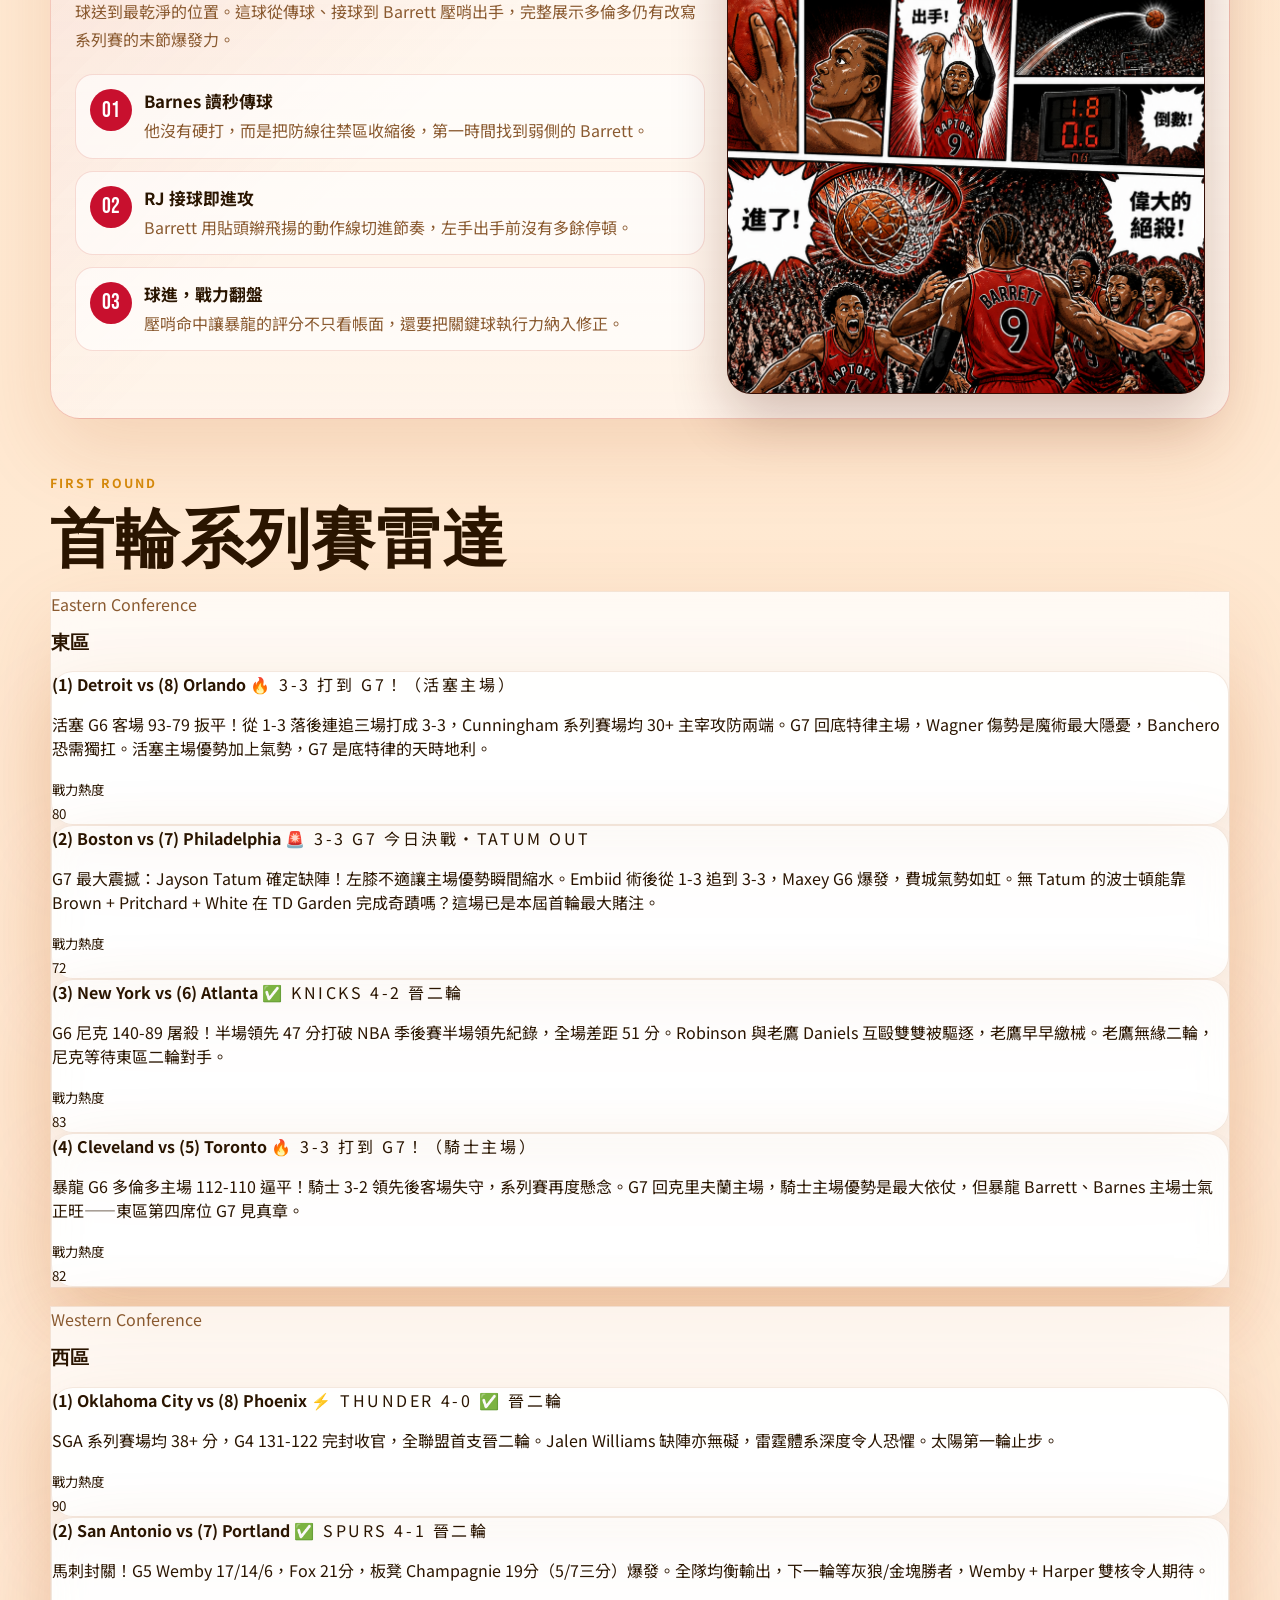
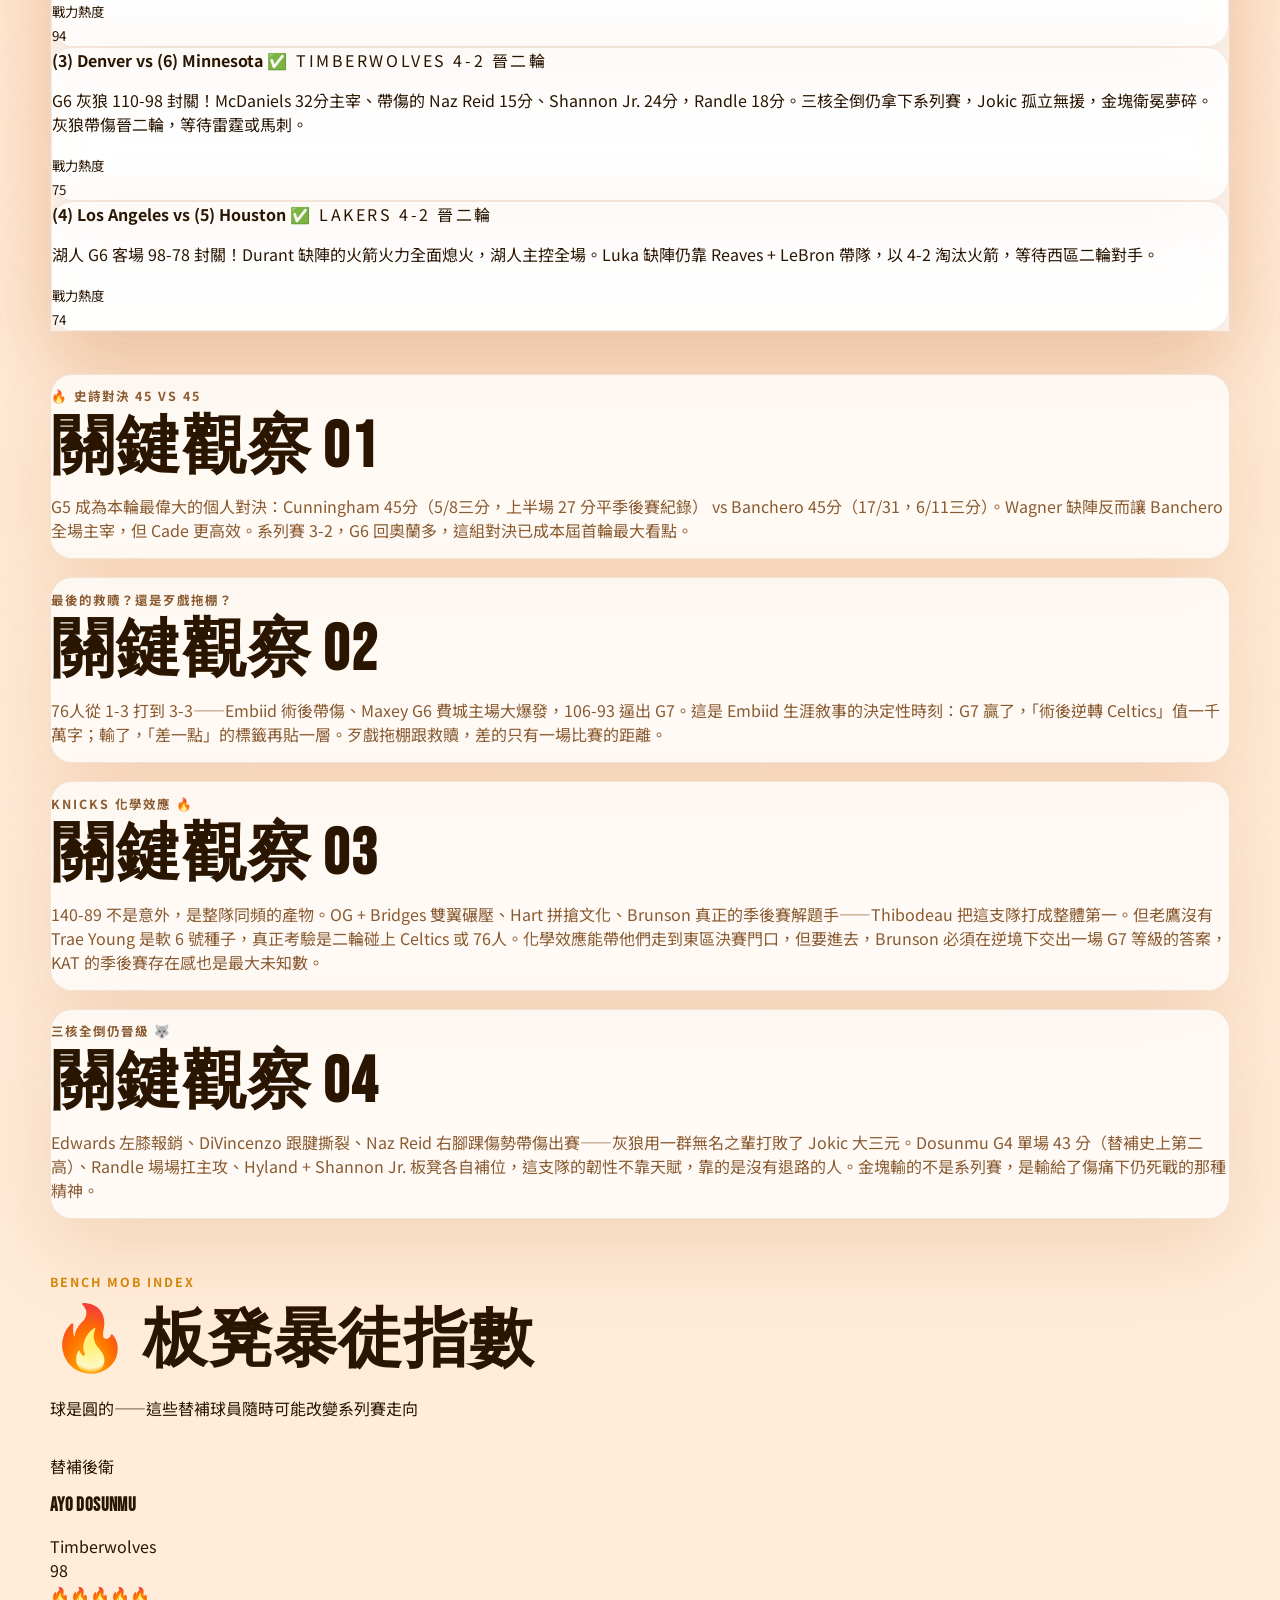
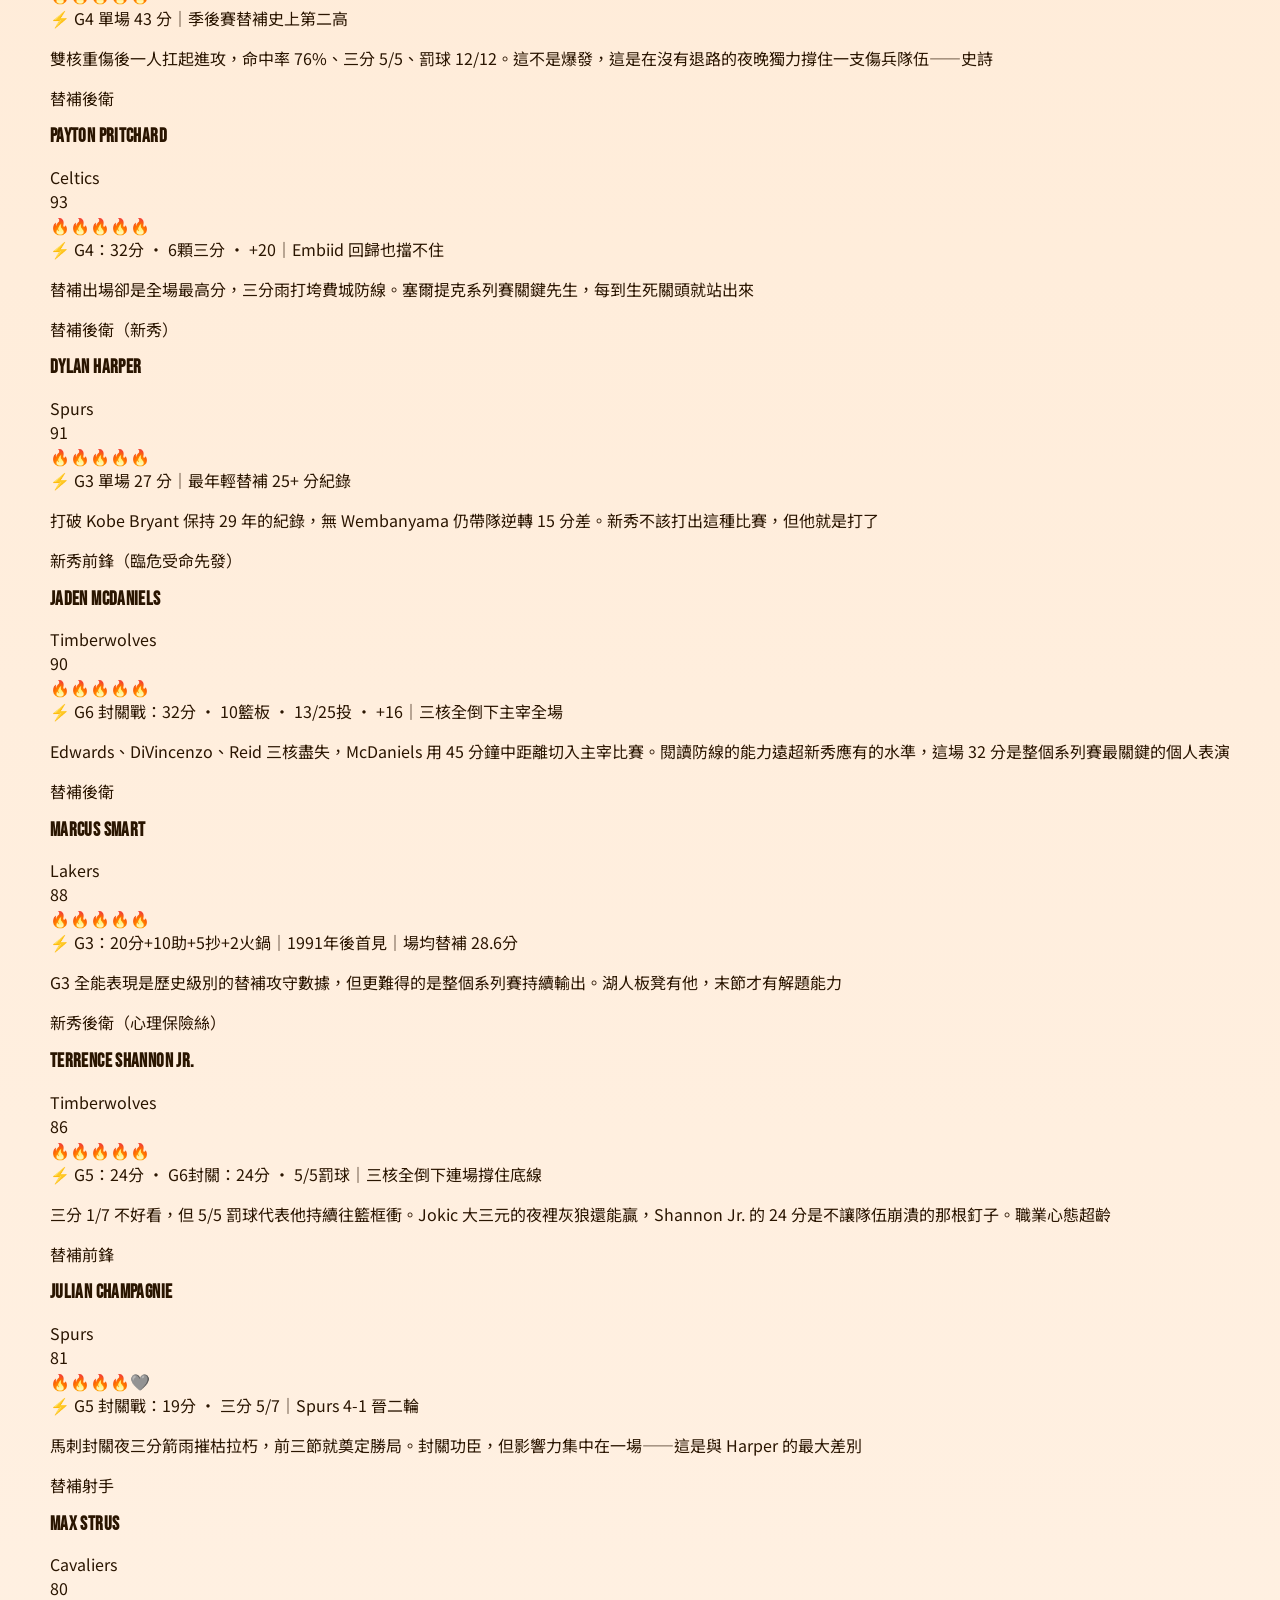
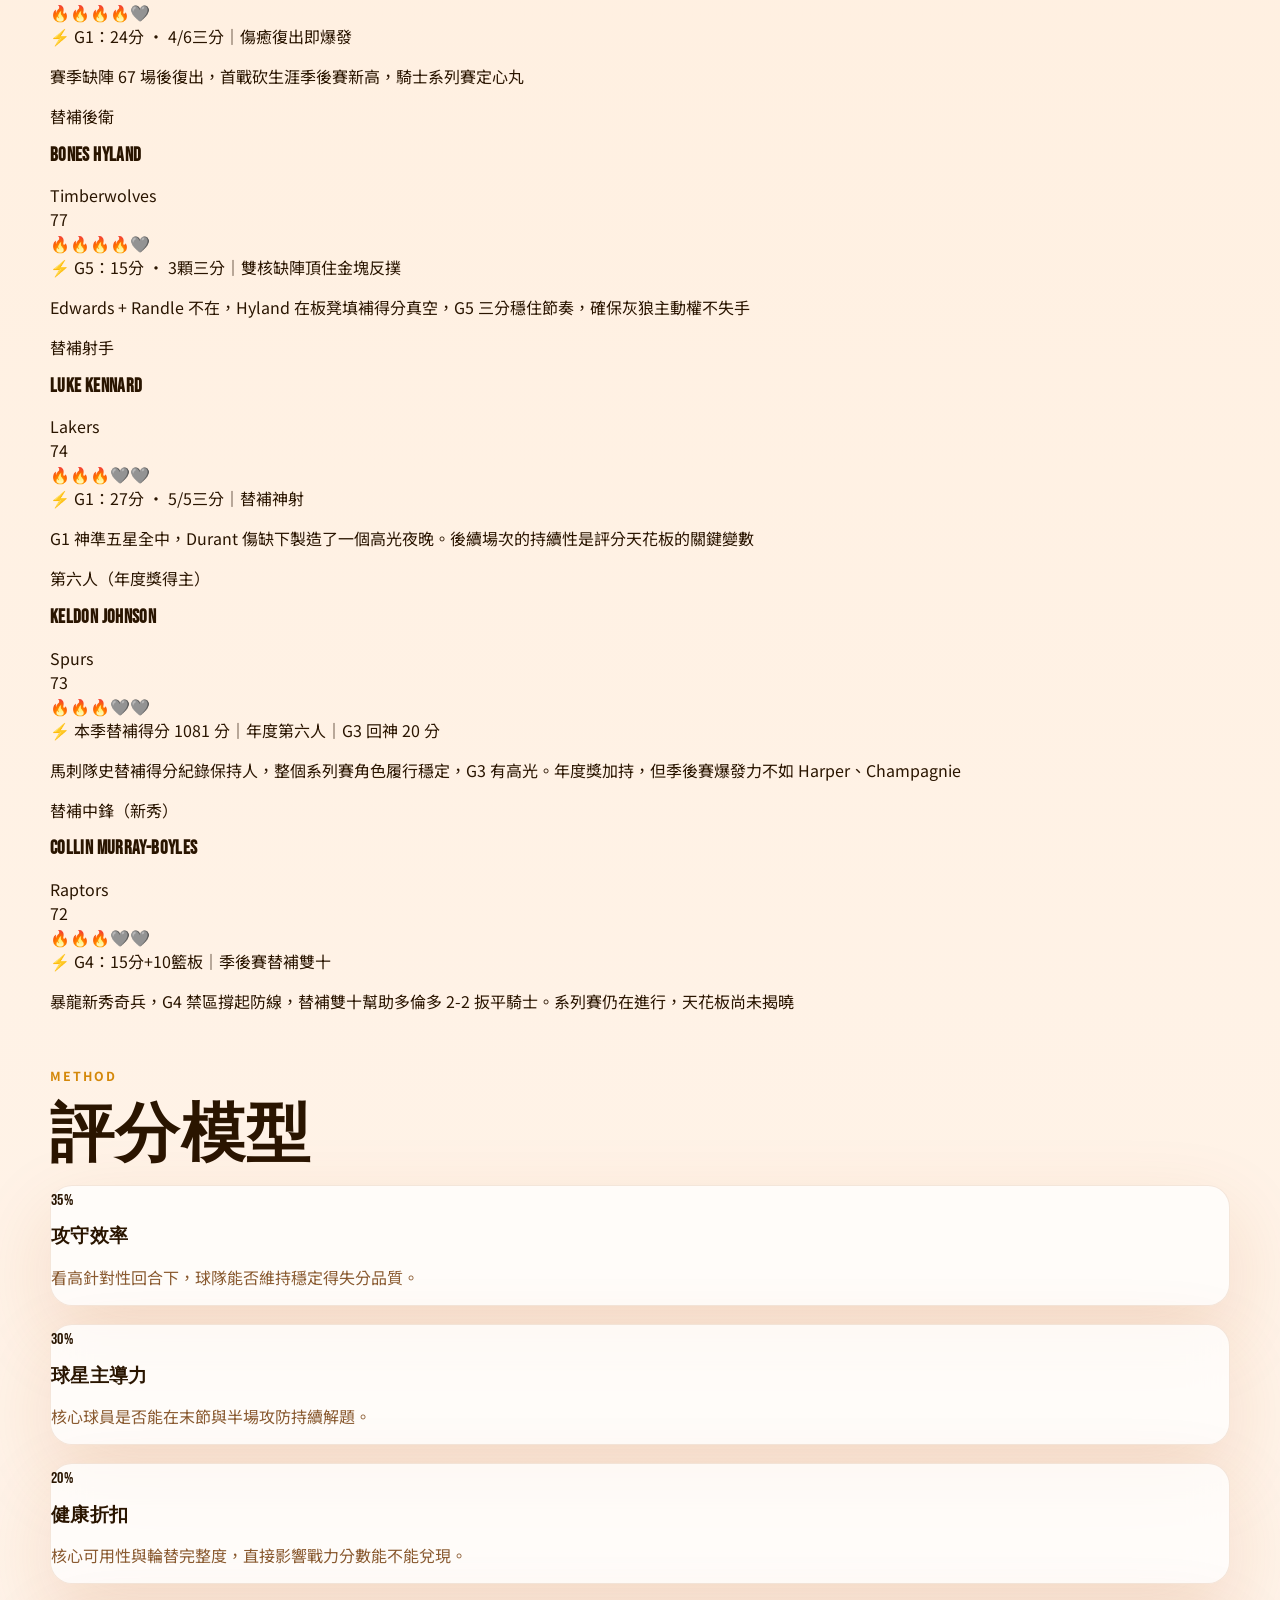
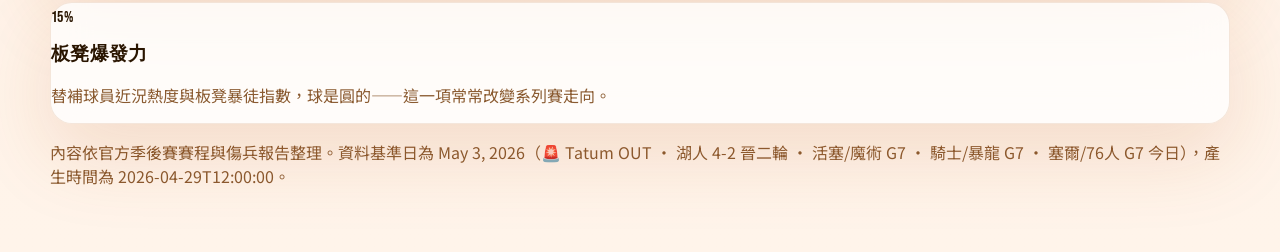
==== commit 13017c0e: "Update: Tatum OUT G7, Celtics score drop to 72, injury/series/highlight updates" ====
--- a/index.html
+++ b/index.html
@@ -111,9 +111,9 @@
             <p>半場領先 47 分破 NBA 季後賽紀錄，尼克 4-2 晉二輪。老鷹賽季結束。</p>
           </article>
           <article>
-            <span class="strip-label">🔥 東區驚天逆轉</span>
-            <strong>Celtics vs 76ers → G7！</strong>
-            <p>76人 G6 費城 106-93！Maxey 大爆發，3-3 打進 G7，Celtics 主場決戰。</p>
+            <span class="strip-label">🚨 G7 最大震撼</span>
+            <strong>Tatum OUT！Celtics vs 76ers G7 今晚</strong>
+            <p>Tatum 左膝確定缺陣，主場優勢縮水。Embiid + Maxey 費城氣勢如虹，今晚 TD Garden 是本屆首輪最大決戰。</p>
           </article>
           <article>
             <span class="strip-label">✅ 西區最強韌性</span>
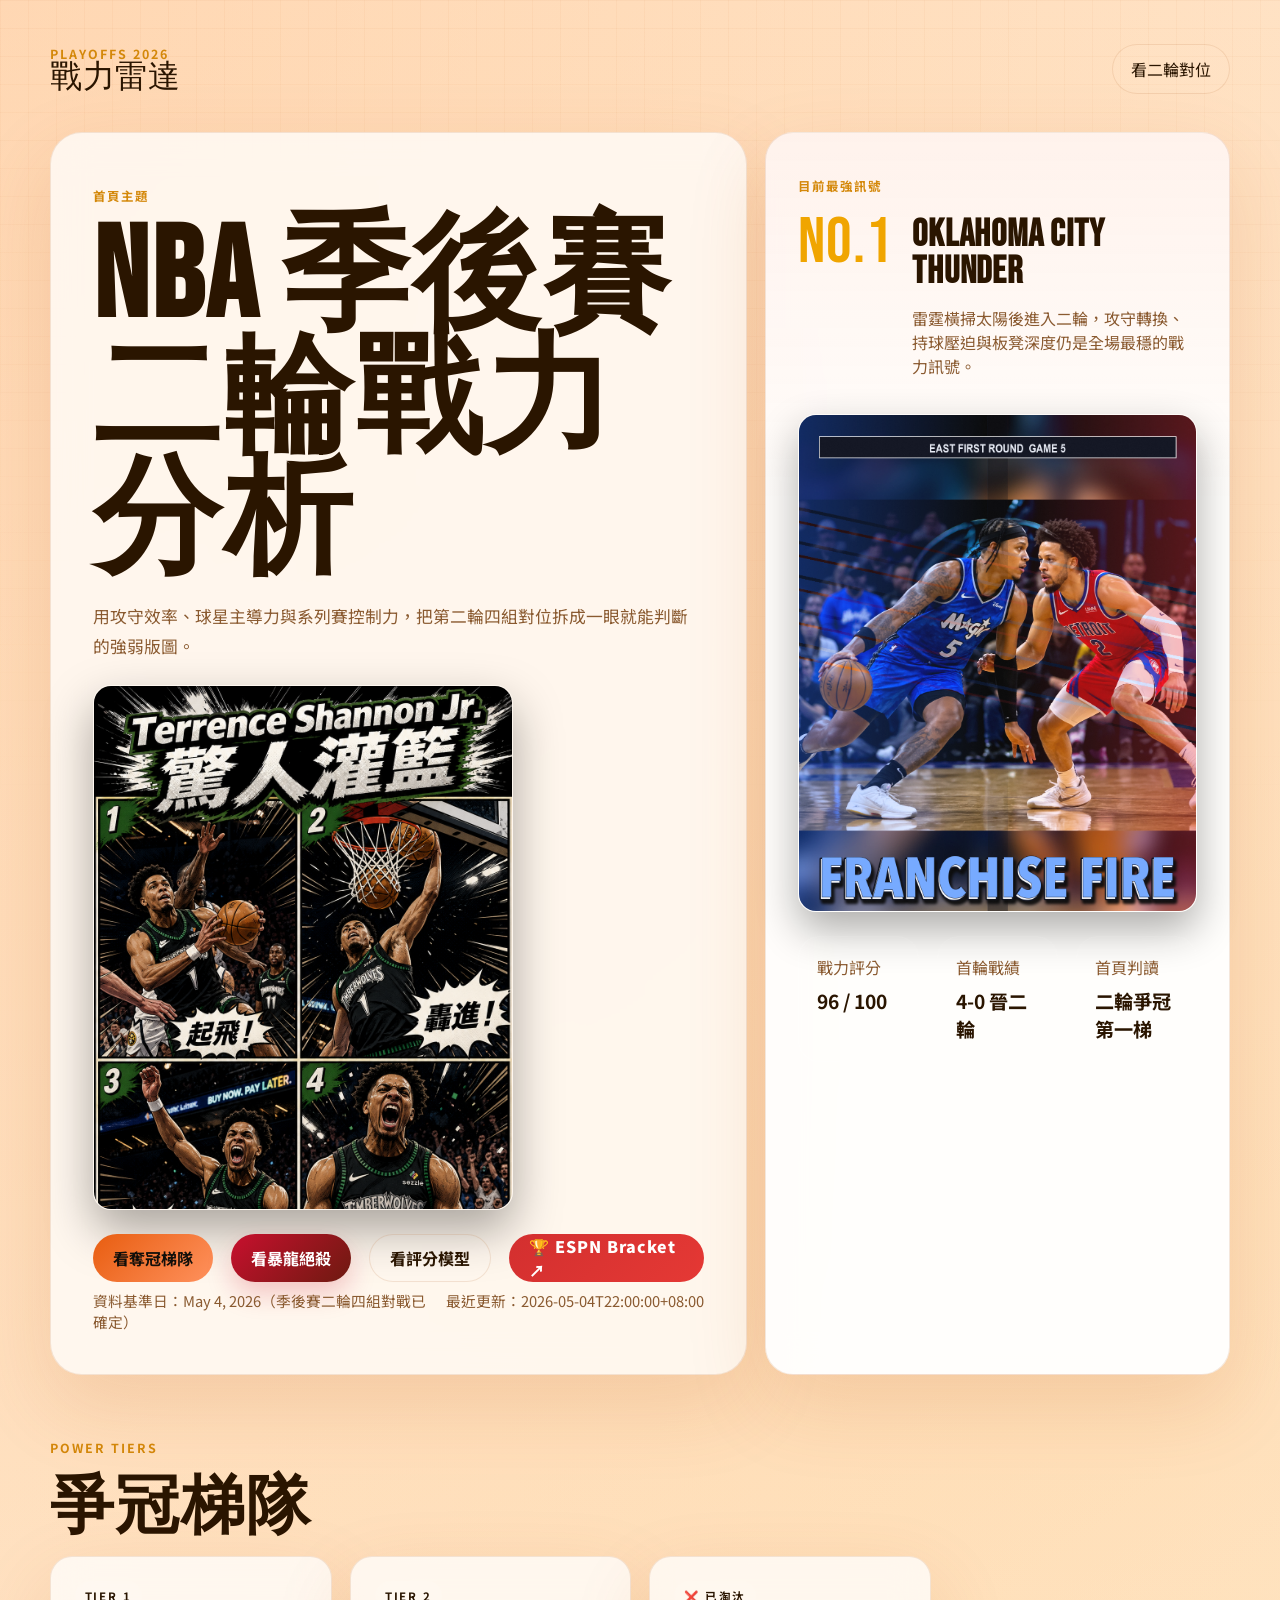
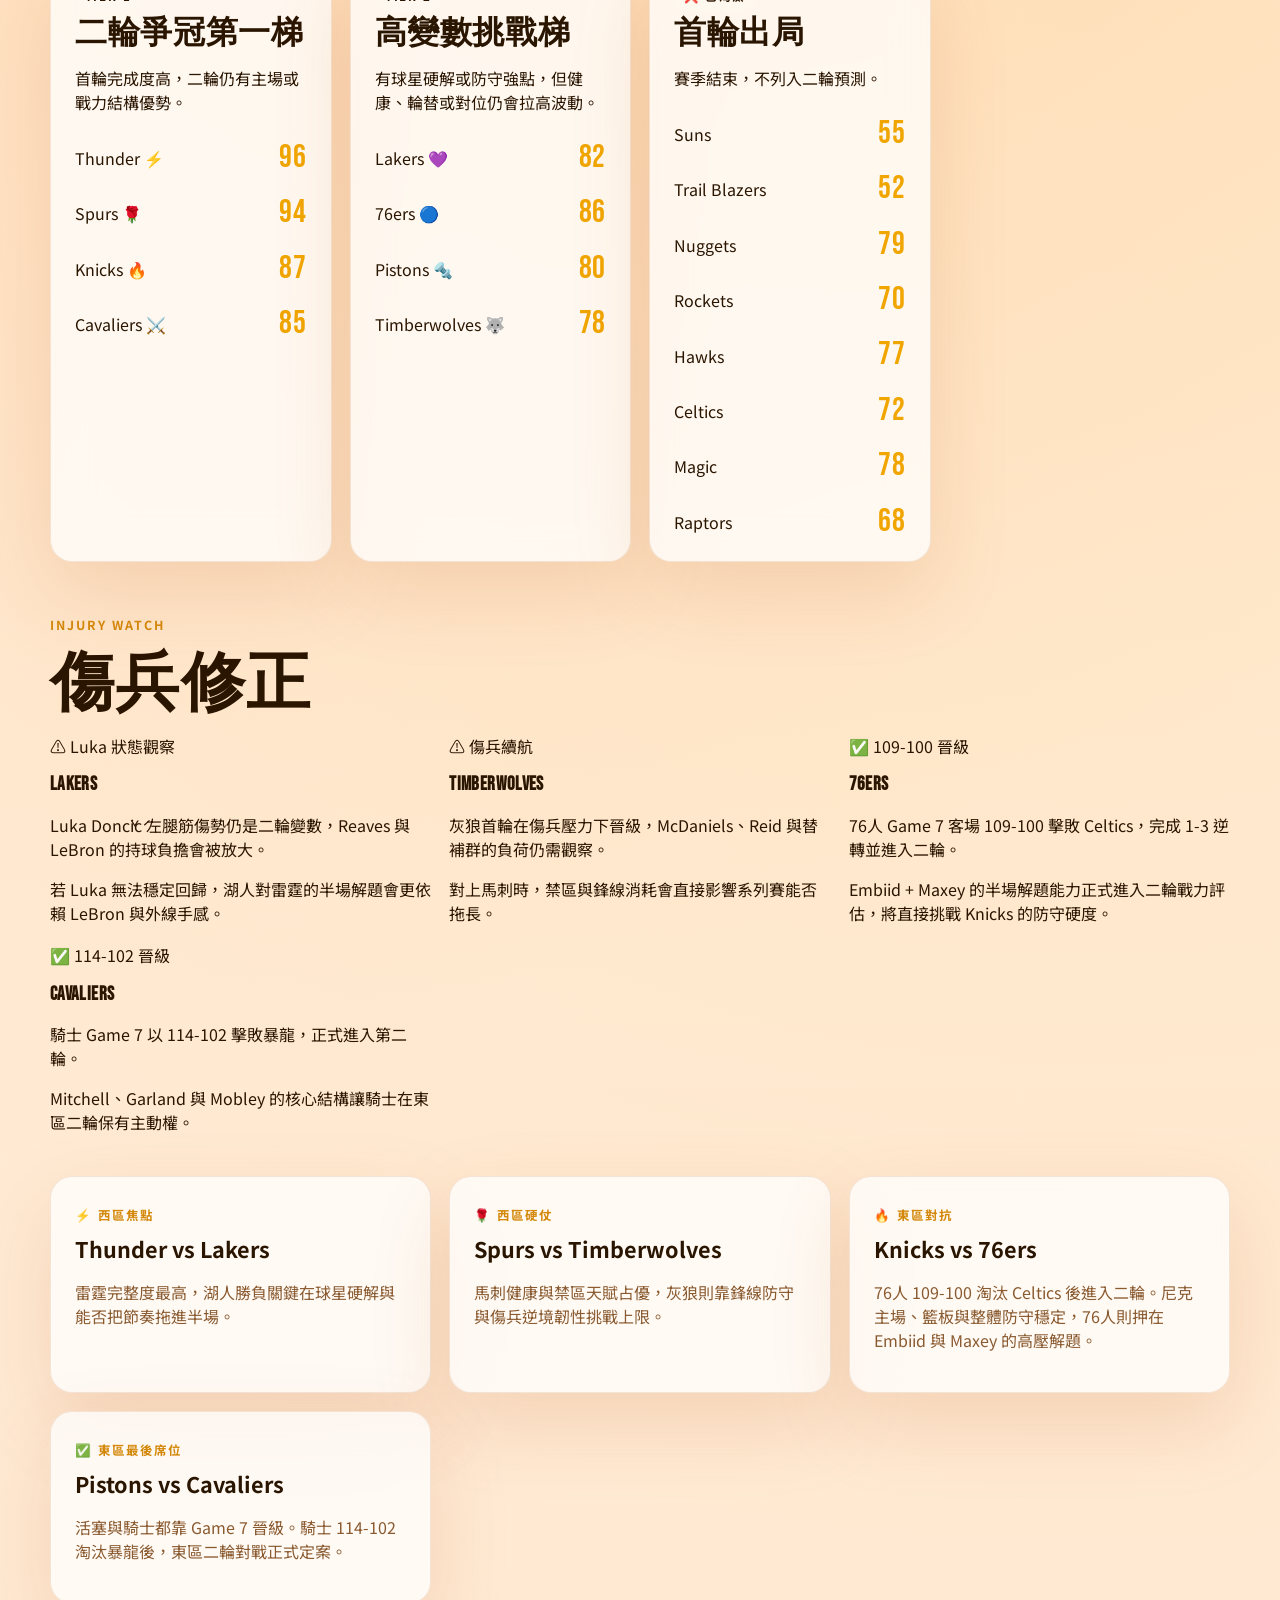
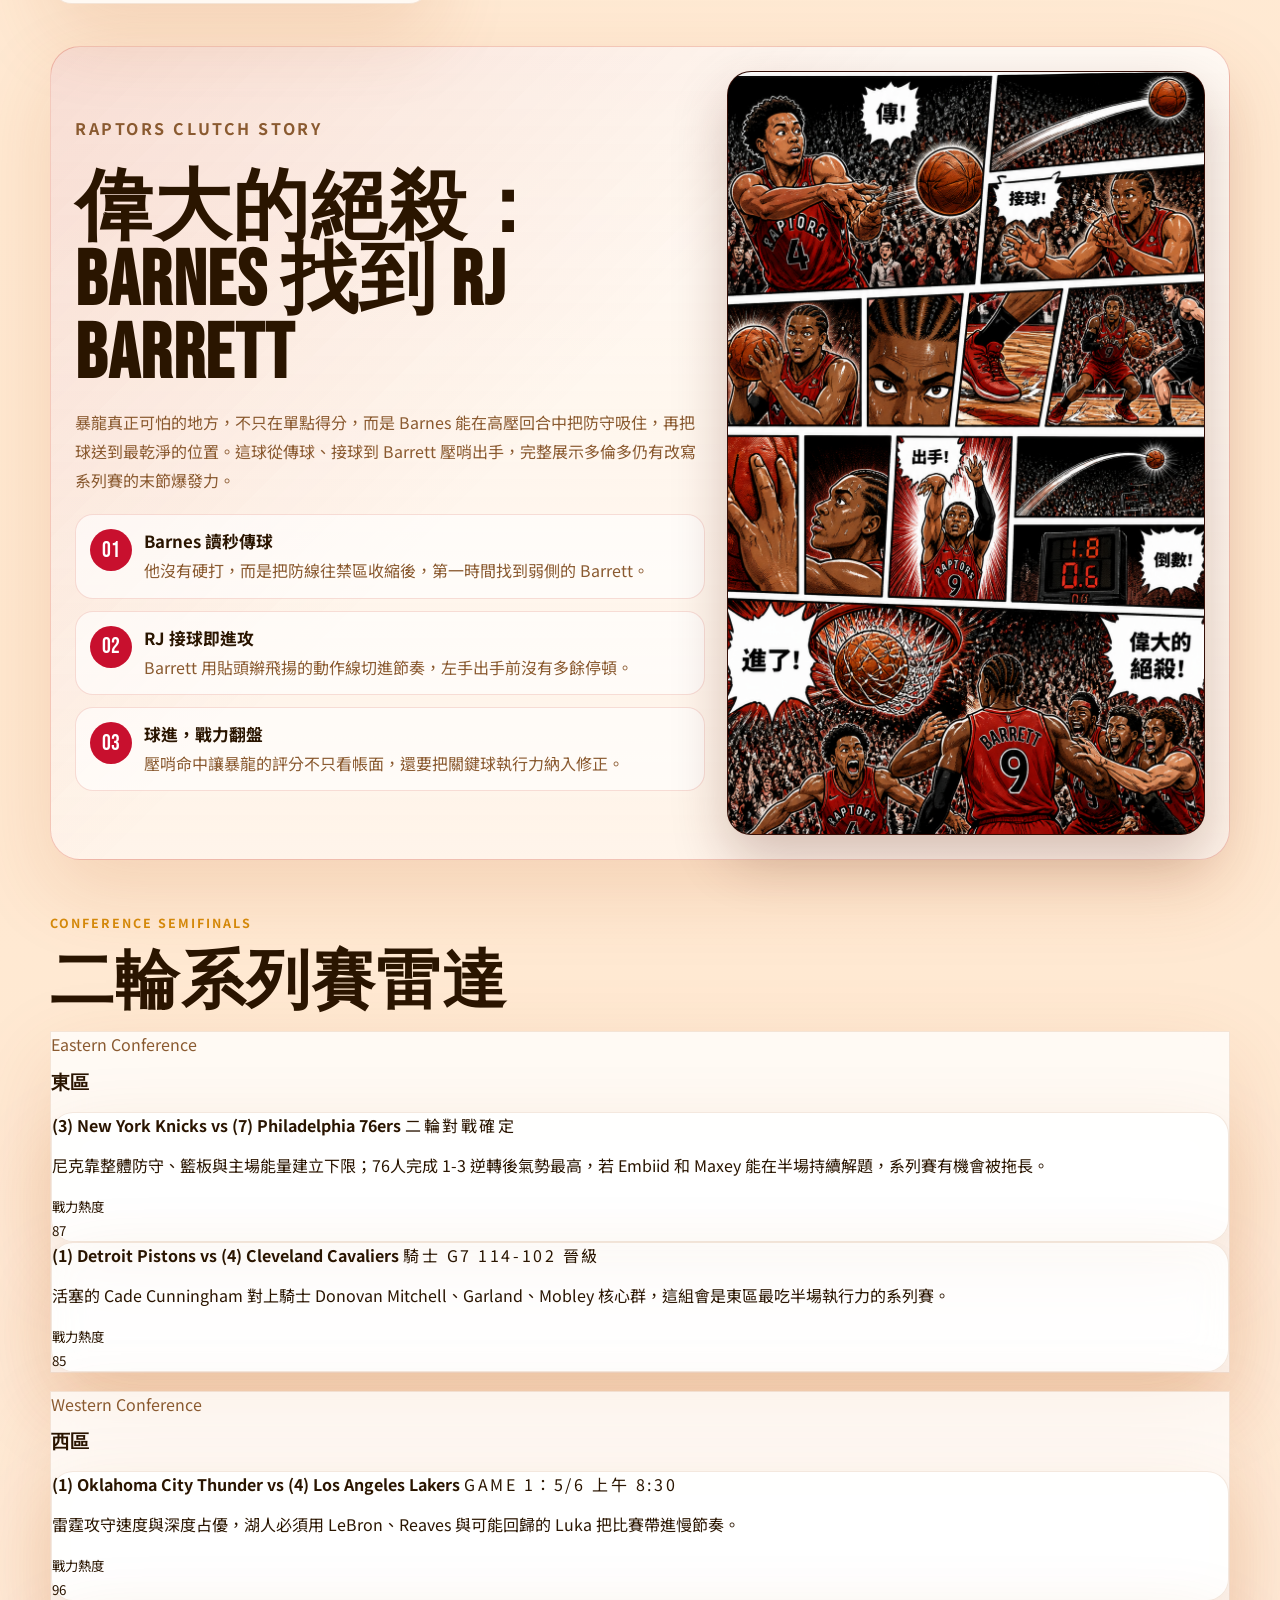
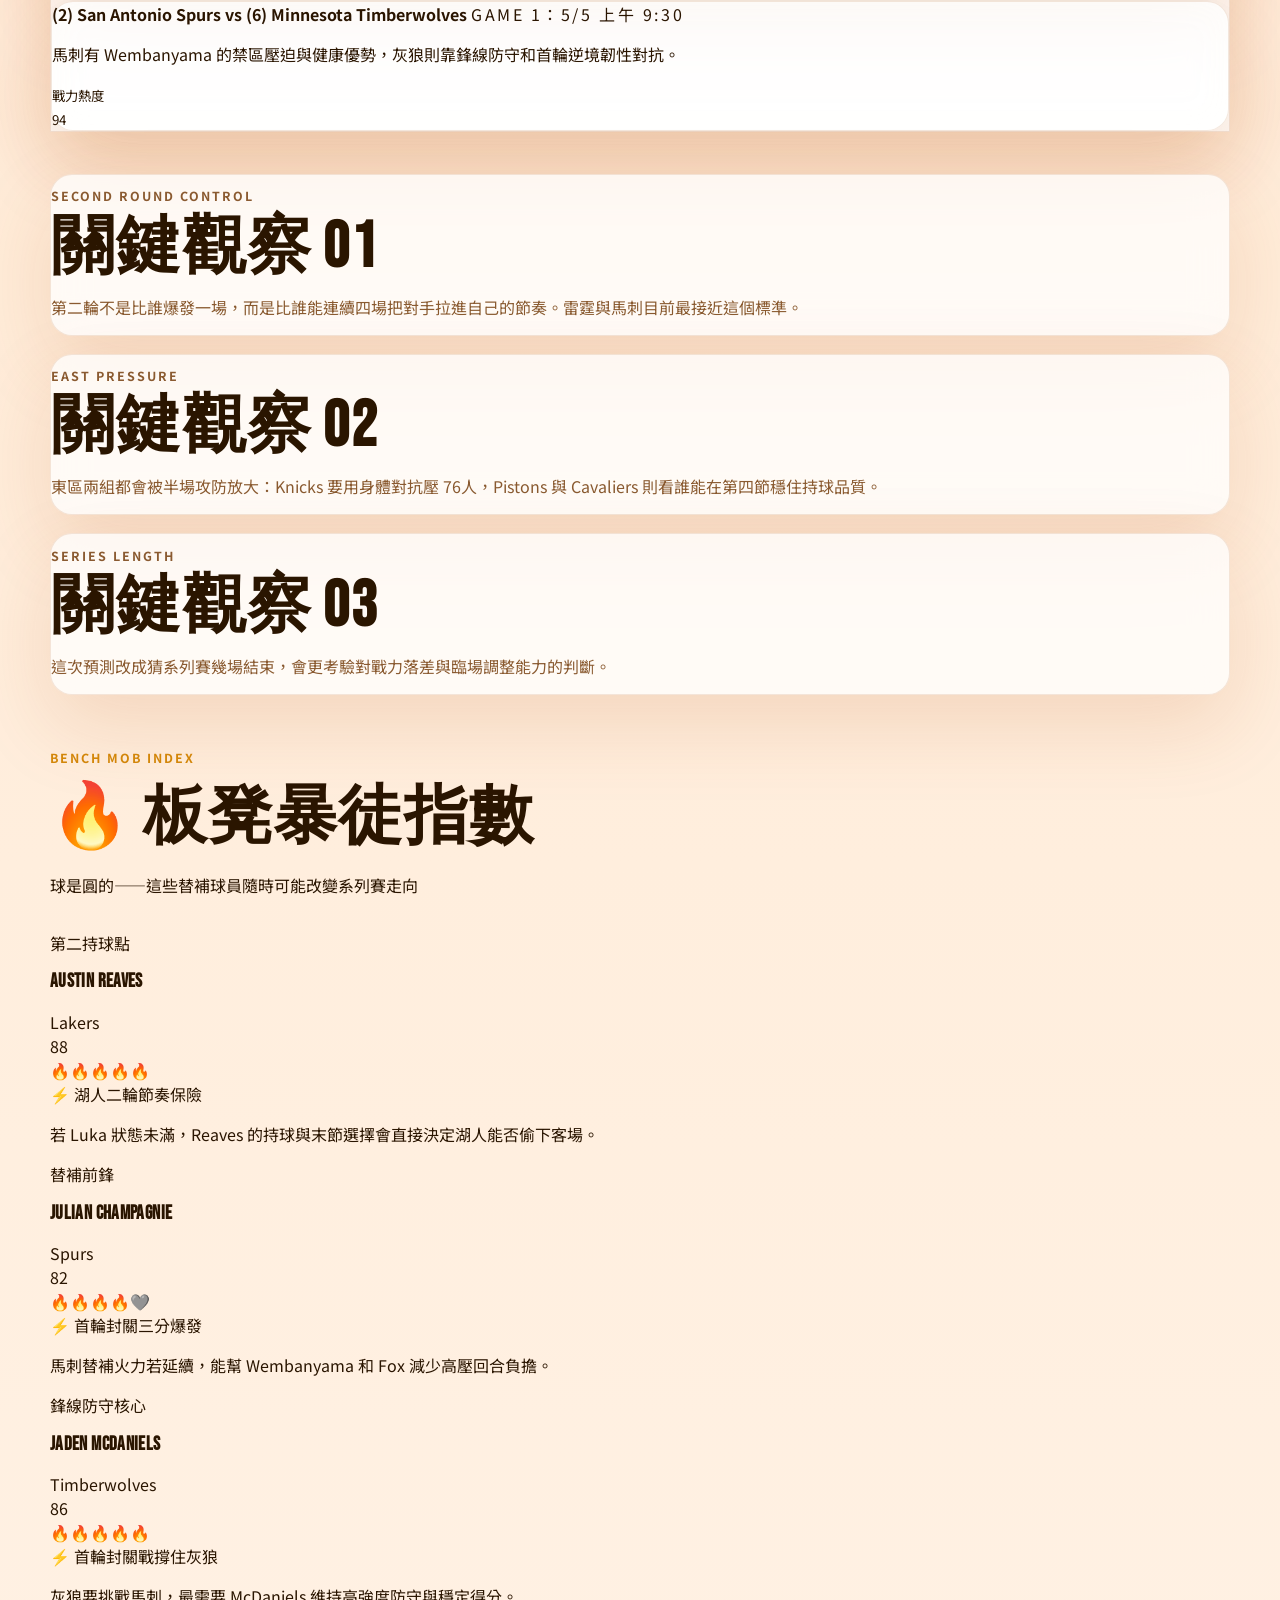
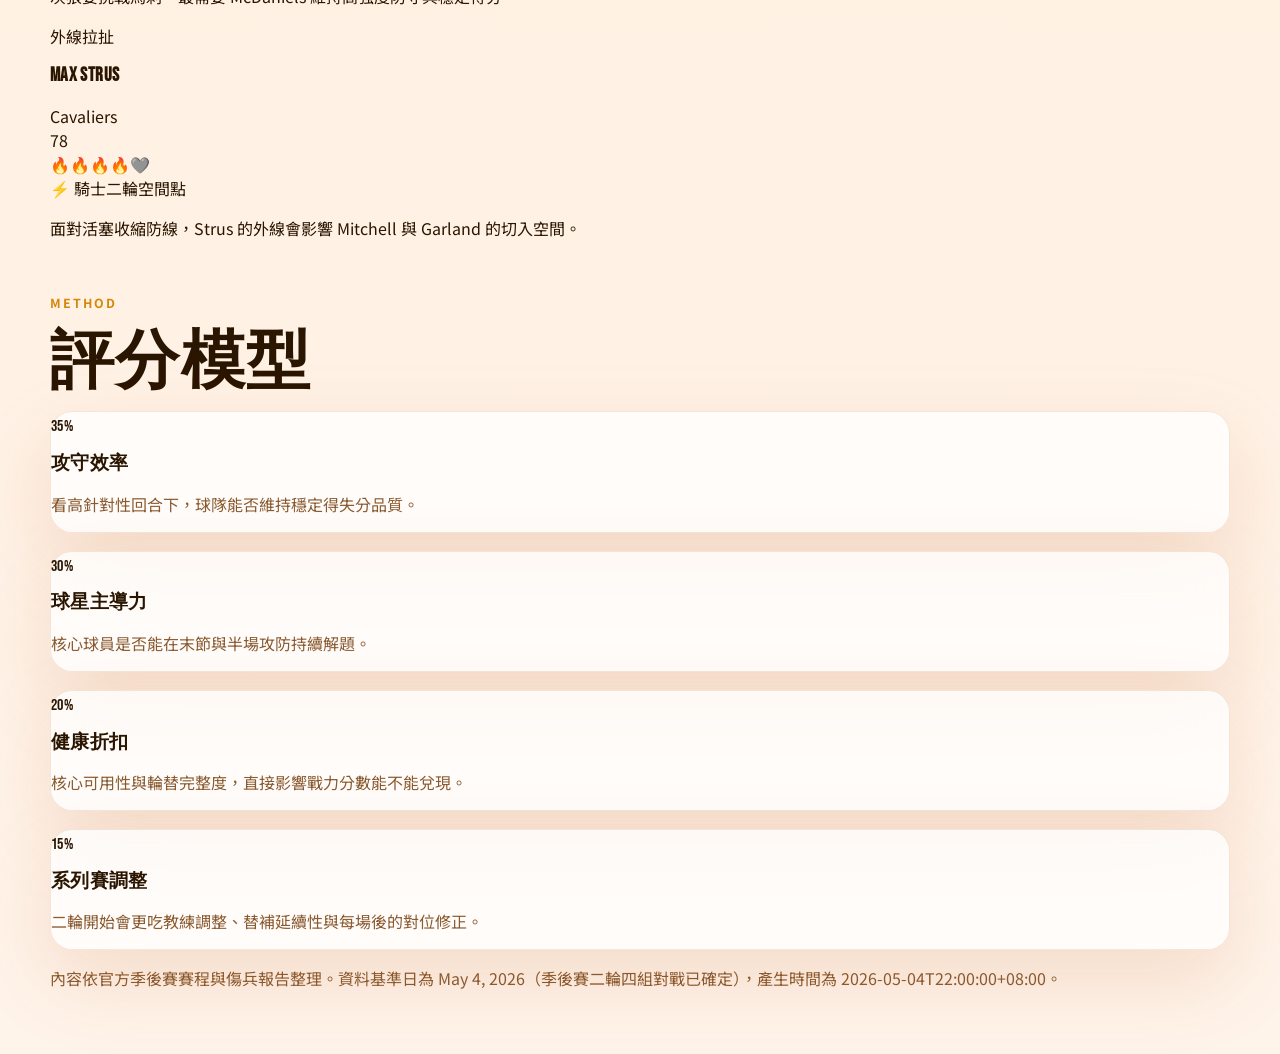
==== commit 9776644b: "Update playoff power analysis for round two" ====
--- a/index.html
+++ b/index.html
@@ -3,10 +3,10 @@
   <head>
     <meta charset="UTF-8" />
     <meta name="viewport" content="width=device-width, initial-scale=1.0" />
-    <title>NBA 季後賽戰力分析</title>
+    <title>NBA 季後賽二輪戰力分析</title>
     <meta
       name="description"
-      content="2026 NBA 季後賽首頁，聚焦首輪戰況、戰力分級、攻防指標與關鍵對位。"
+      content="2026 NBA 季後賽二輪戰力分析，聚焦晉級隊伍、系列賽對位、攻防指標與關鍵球星。"
     />
     <link rel="preconnect" href="https://fonts.googleapis.com" />
     <link rel="preconnect" href="https://fonts.gstatic.com" crossorigin />
@@ -14,7 +14,7 @@
       href="https://fonts.googleapis.com/css2?family=Bebas+Neue&family=Noto+Sans+TC:wght@400;500;700;900&display=swap"
       rel="stylesheet"
     />
-    <link rel="stylesheet" href="./styles.css?v=20260502a" />
+    <link rel="stylesheet" href="./styles.css?v=20260504a" />
   </head>
   <body>
     <div class="page-shell">
@@ -24,15 +24,15 @@
             <span class="brand-kicker">Playoffs 2026</span>
             <span class="brand-name">戰力雷達</span>
           </div>
-          <a class="top-link" href="#series">看首輪戰況</a>
+          <a class="top-link" href="#series">看二輪對位</a>
         </nav>
 
         <div class="hero-grid">
           <section class="hero-copy">
             <p class="eyebrow">首頁主題</p>
-            <h1>NBA 季後賽戰力分析</h1>
+            <h1>NBA 季後賽二輪戰力分析</h1>
             <p class="hero-text">
-              用攻守效率、球星主導力與系列賽控制力，把首輪局勢拆成一眼就能判斷的強弱版圖。
+              用攻守效率、球星主導力與系列賽控制力，把第二輪四組對位拆成一眼就能判斷的強弱版圖。
             </p>
 
             <figure class="hero-title-photo">
@@ -50,8 +50,8 @@
             </div>
 
             <ul class="hero-notes">
-              <li>資料基準日：2026 年 4 月 26 日</li>
-              <li>焦點範圍：首輪系列賽、爭冠熱區、傷兵權重</li>
+              <li>資料基準日：2026 年 5 月 4 日</li>
+              <li>焦點範圍：二輪系列賽、爭冠熱區、傷兵權重</li>
             </ul>
           </section>
 
@@ -61,7 +61,7 @@
               <span class="featured-rank">No.1</span>
               <div>
                 <h2>Oklahoma City Thunder</h2>
-                <p>首輪 3 比 0 領先 Phoenix，攻守轉換速度與持球壓迫感都在最高檔。</p>
+            <p>首輪橫掃 Phoenix 後進入第二輪，攻守轉換速度與持球壓迫感都在最高檔。</p>
               </div>
             </div>
 
@@ -76,7 +76,7 @@
               </article>
               <article>
                 <span>首輪戰績</span>
-                <strong>3-0</strong>
+                <strong>4-0</strong>
               </article>
               <article>
                 <span>首頁判讀</span>
@@ -112,8 +112,8 @@
           </article>
           <article>
             <span class="strip-label">🚨 G7 最大震撼</span>
-            <strong>Tatum OUT！Celtics vs 76ers G7 今晚</strong>
-            <p>Tatum 左膝確定缺陣，主場優勢縮水。Embiid + Maxey 費城氣勢如虹，今晚 TD Garden 是本屆首輪最大決戰。</p>
+              <strong>76ers 4-3 淘汰 Celtics</strong>
+              <p>費城搶下 Game 7，東區二輪正式對上 Knicks，半場攻防與球星硬解會是系列賽主軸。</p>
           </article>
           <article>
             <span class="strip-label">✅ 西區最強韌性</span>
@@ -163,8 +163,8 @@
 
         <section class="section" id="series">
           <div class="section-heading">
-            <p class="eyebrow">First Round</p>
-            <h2>首輪系列賽雷達</h2>
+            <p class="eyebrow">Conference Semifinals</p>
+            <h2>二輪系列賽雷達</h2>
           </div>
           <div class="conference-grid">
             <div class="conference-card">
@@ -189,7 +189,7 @@
             <p class="eyebrow">Shot Creation</p>
             <h2>關鍵觀察 01</h2>
             <p>
-              季後賽進入半場回合後，能否靠一到兩名核心持續製造高品質出手，是戰力分級最直接的分水嶺。Thunder、Lakers、Celtics 都有穩定解題手。
+              季後賽二輪進入更高針對性的半場回合後，能否靠一到兩名核心持續製造高品質出手，是戰力分級最直接的分水嶺。Thunder、Lakers、Knicks、76ers 都有穩定解題手。
             </p>
           </article>
           <article class="analysis-card">
@@ -243,11 +243,11 @@
       </main>
 
       <footer class="footer">
-        <p>內容依 NBA.com 2026 季後賽官方賽程頁面整理，更新時間點為 2026 年 4 月 26 日。</p>
+        <p>內容依 NBA.com 2026 季後賽官方賽程頁面整理，更新時間點為 2026 年 5 月 4 日。</p>
       </footer>
     </div>
 
-    <script src="./data/playoffs-data.js?v=20260501a"></script>
-    <script src="./script.js?v=20260501a"></script>
+    <script src="./data/playoffs-data.js?v=20260504a"></script>
+    <script src="./script.js?v=20260504a"></script>
   </body>
 </html>
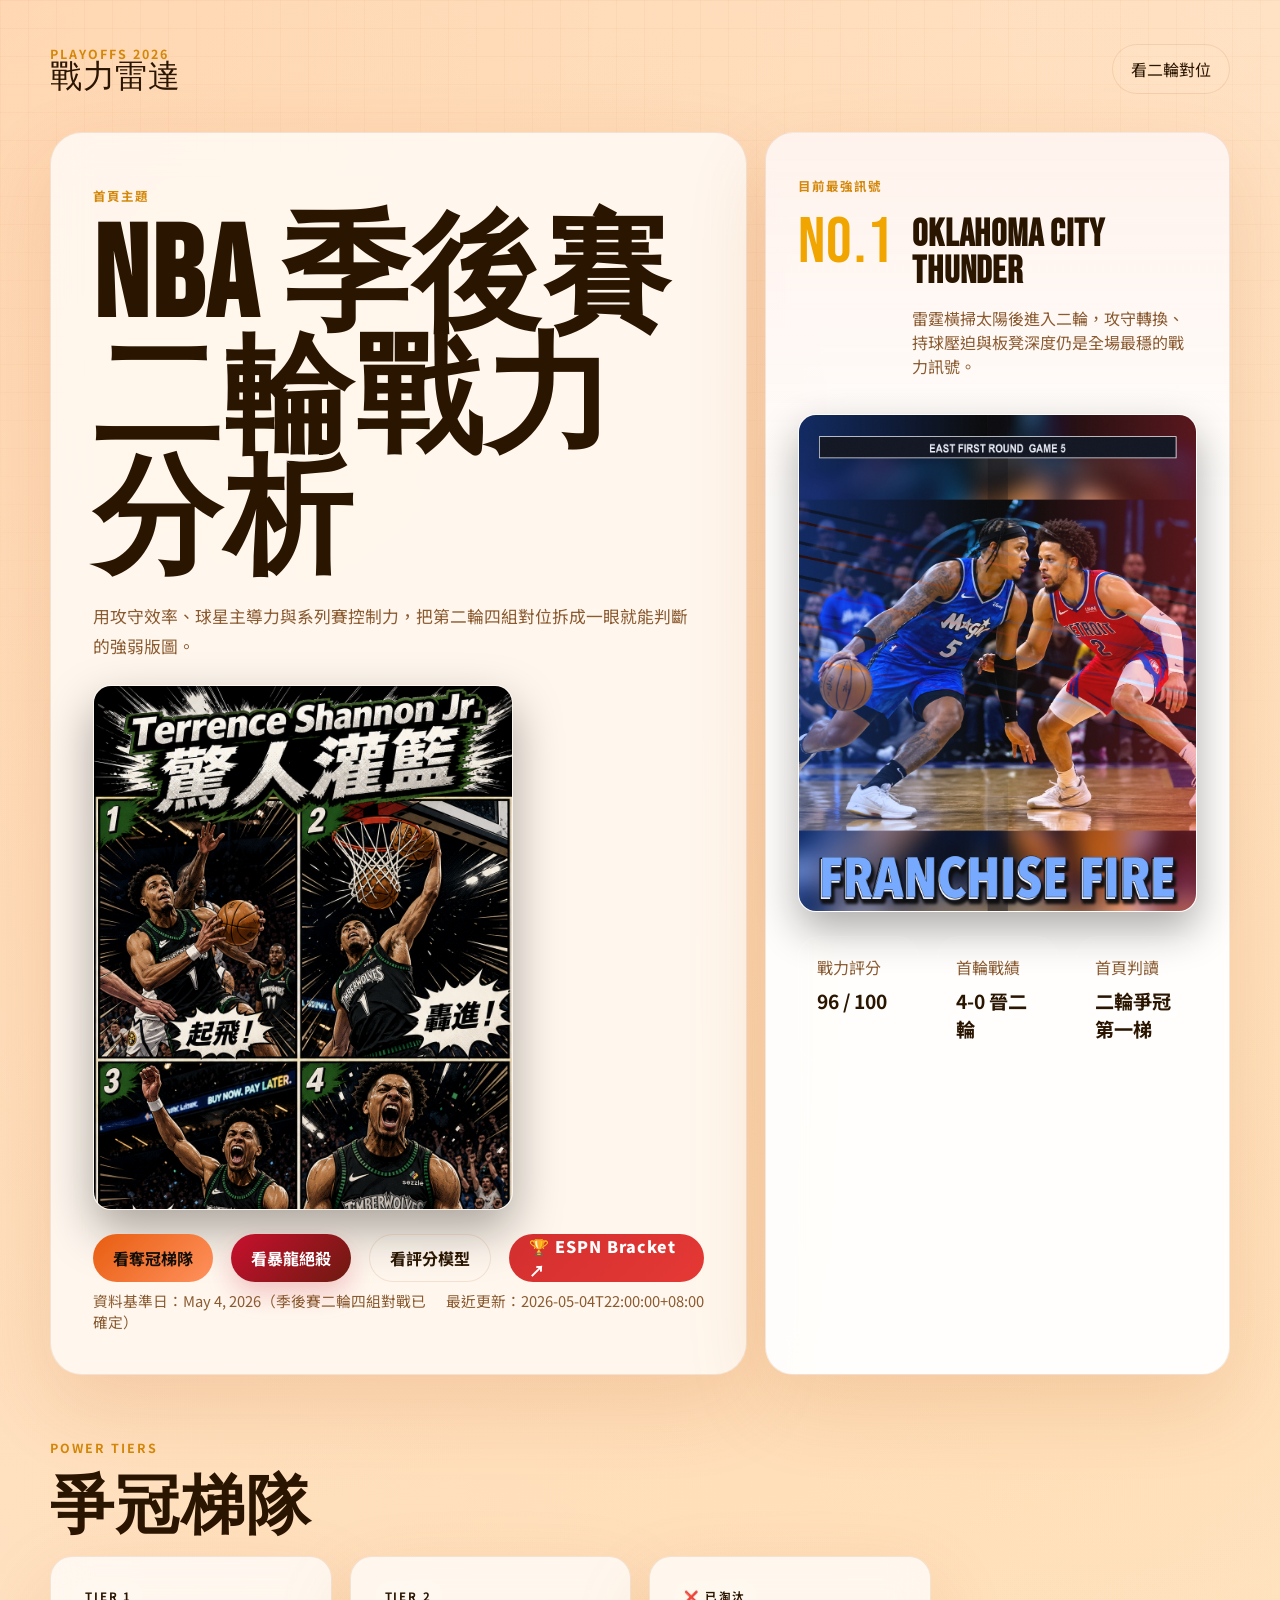
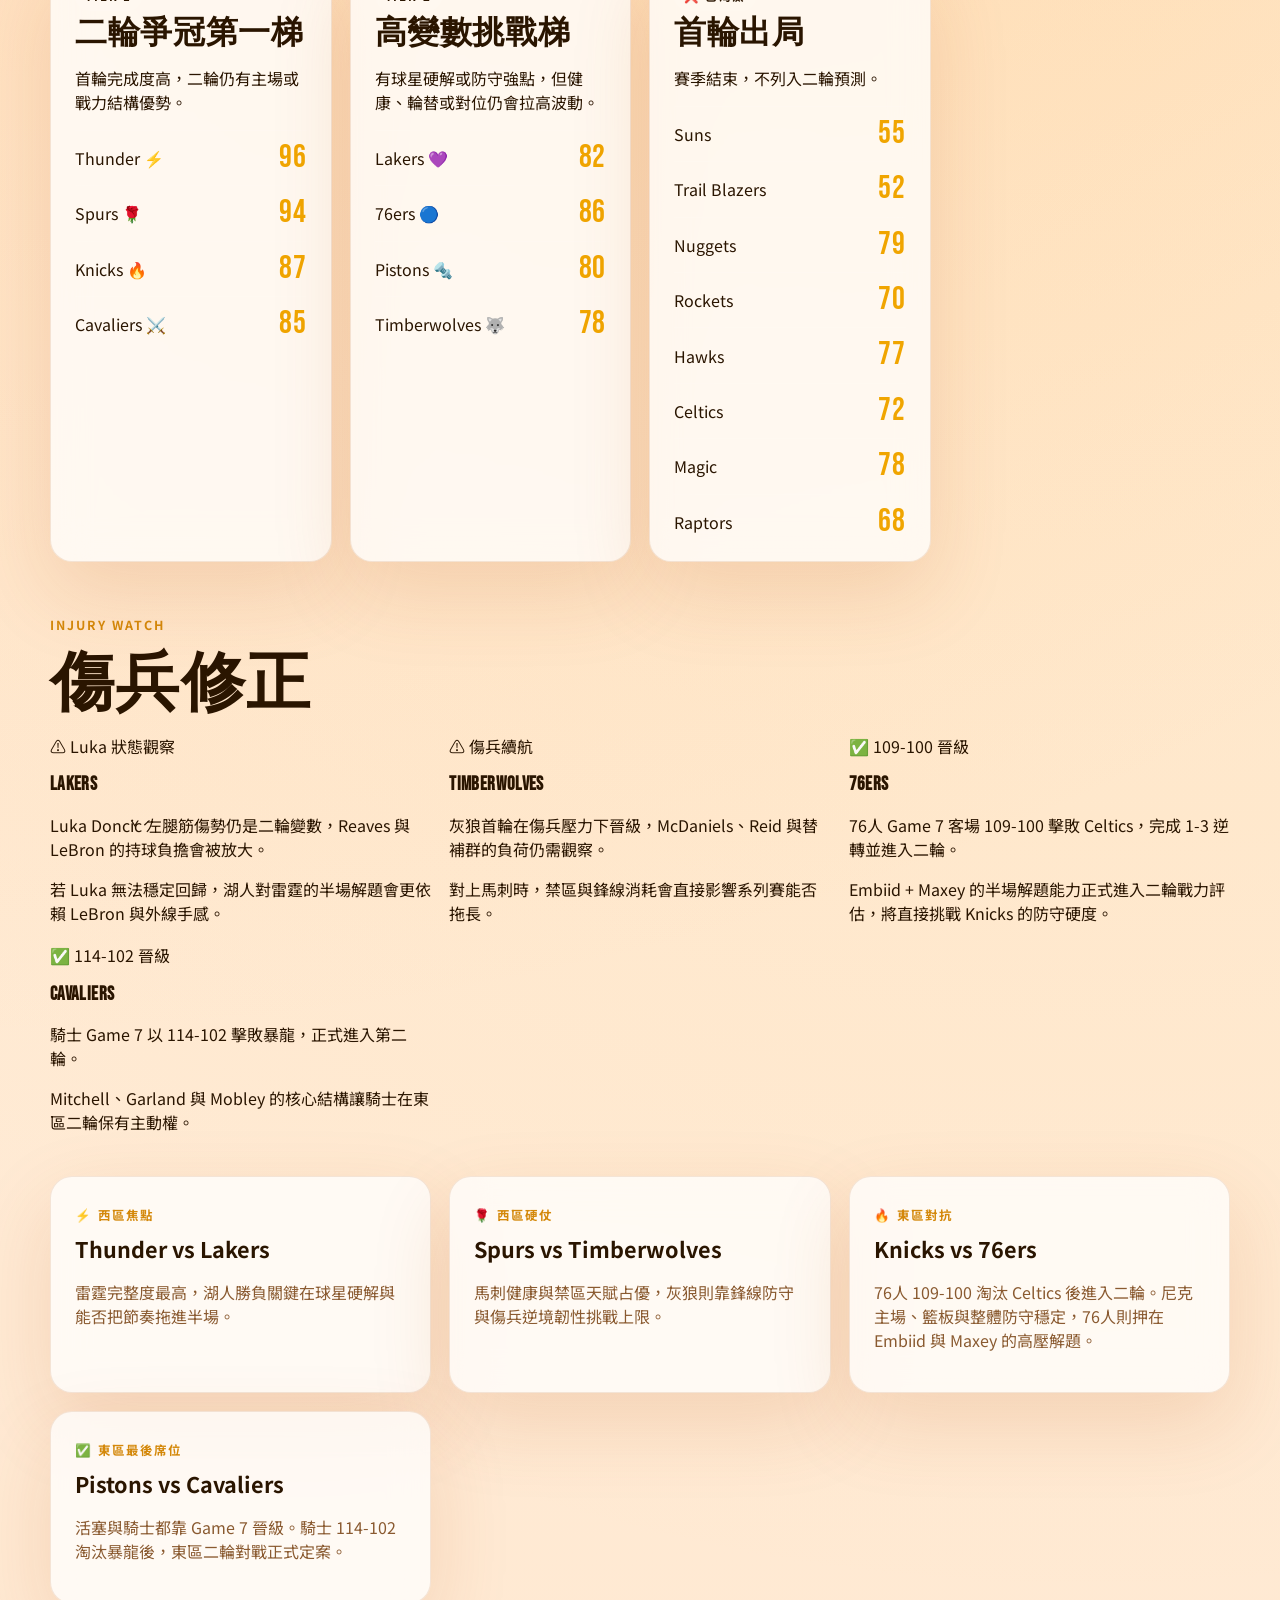
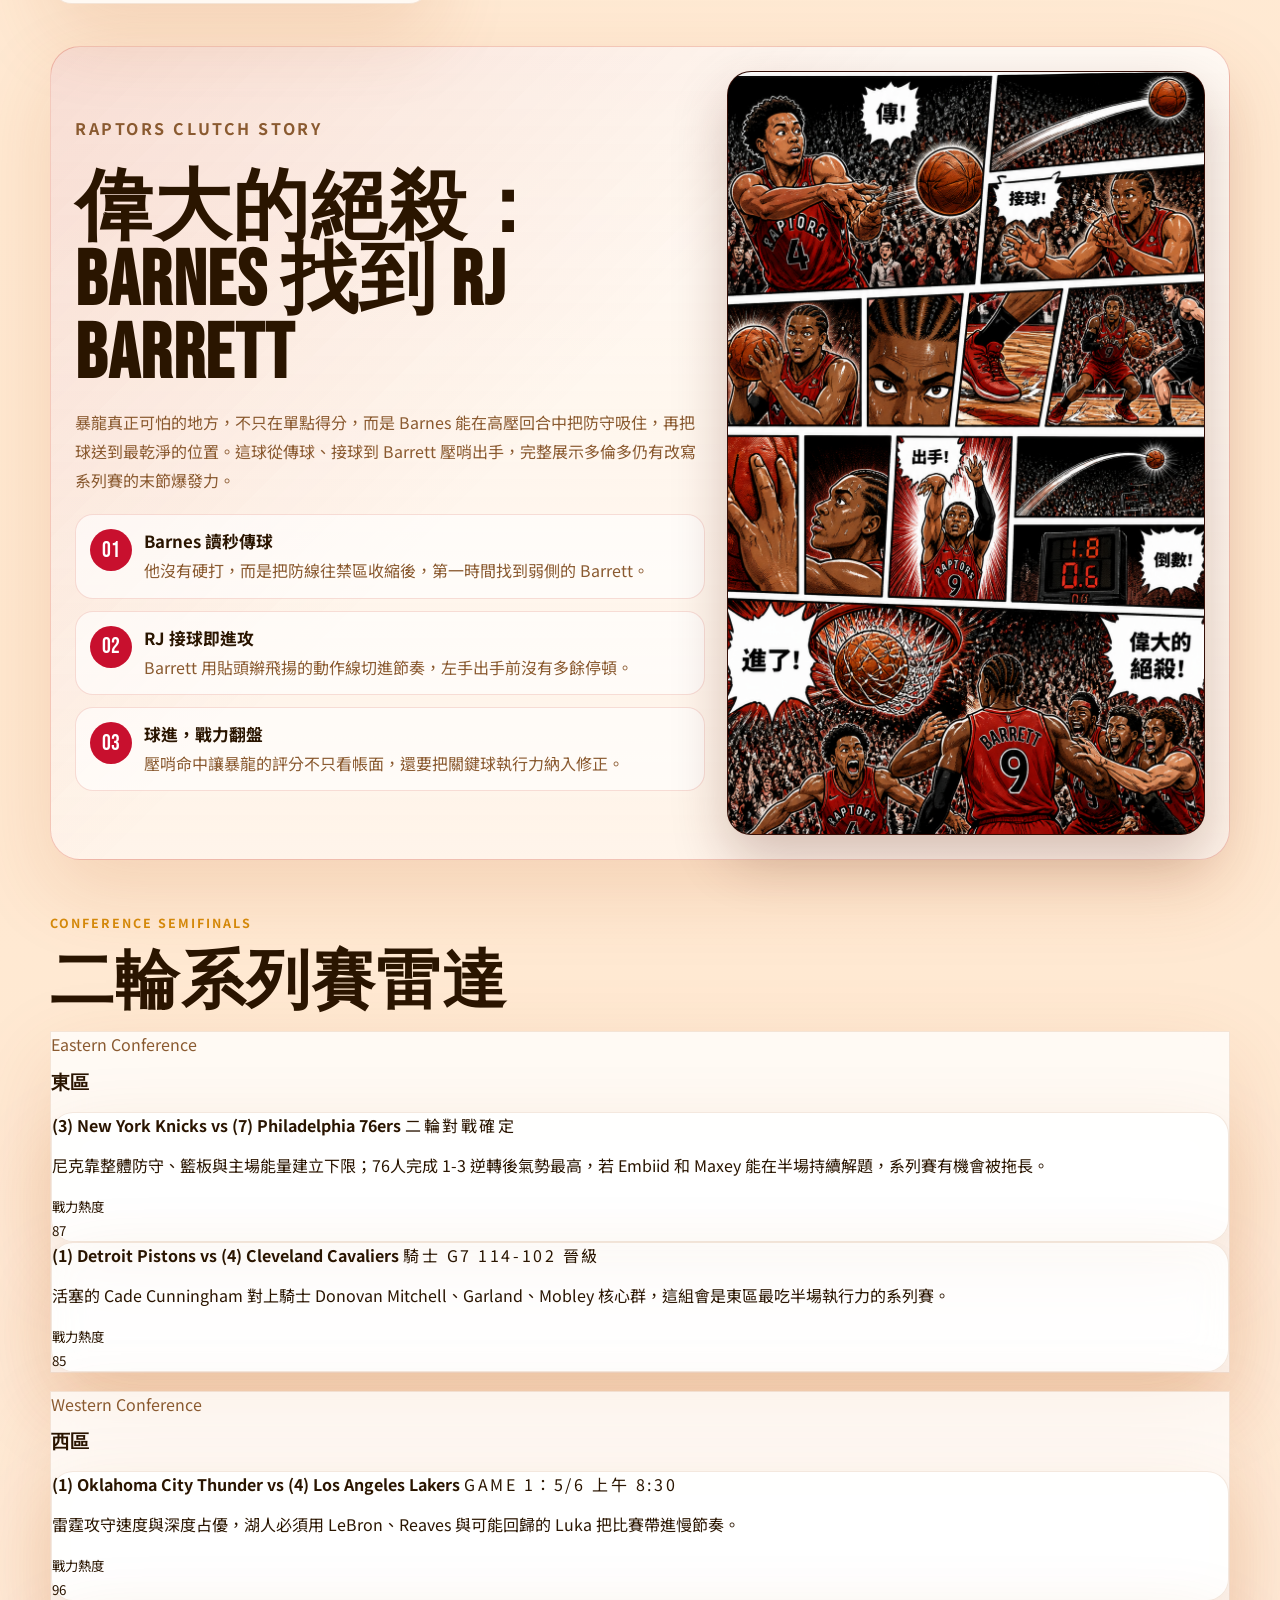
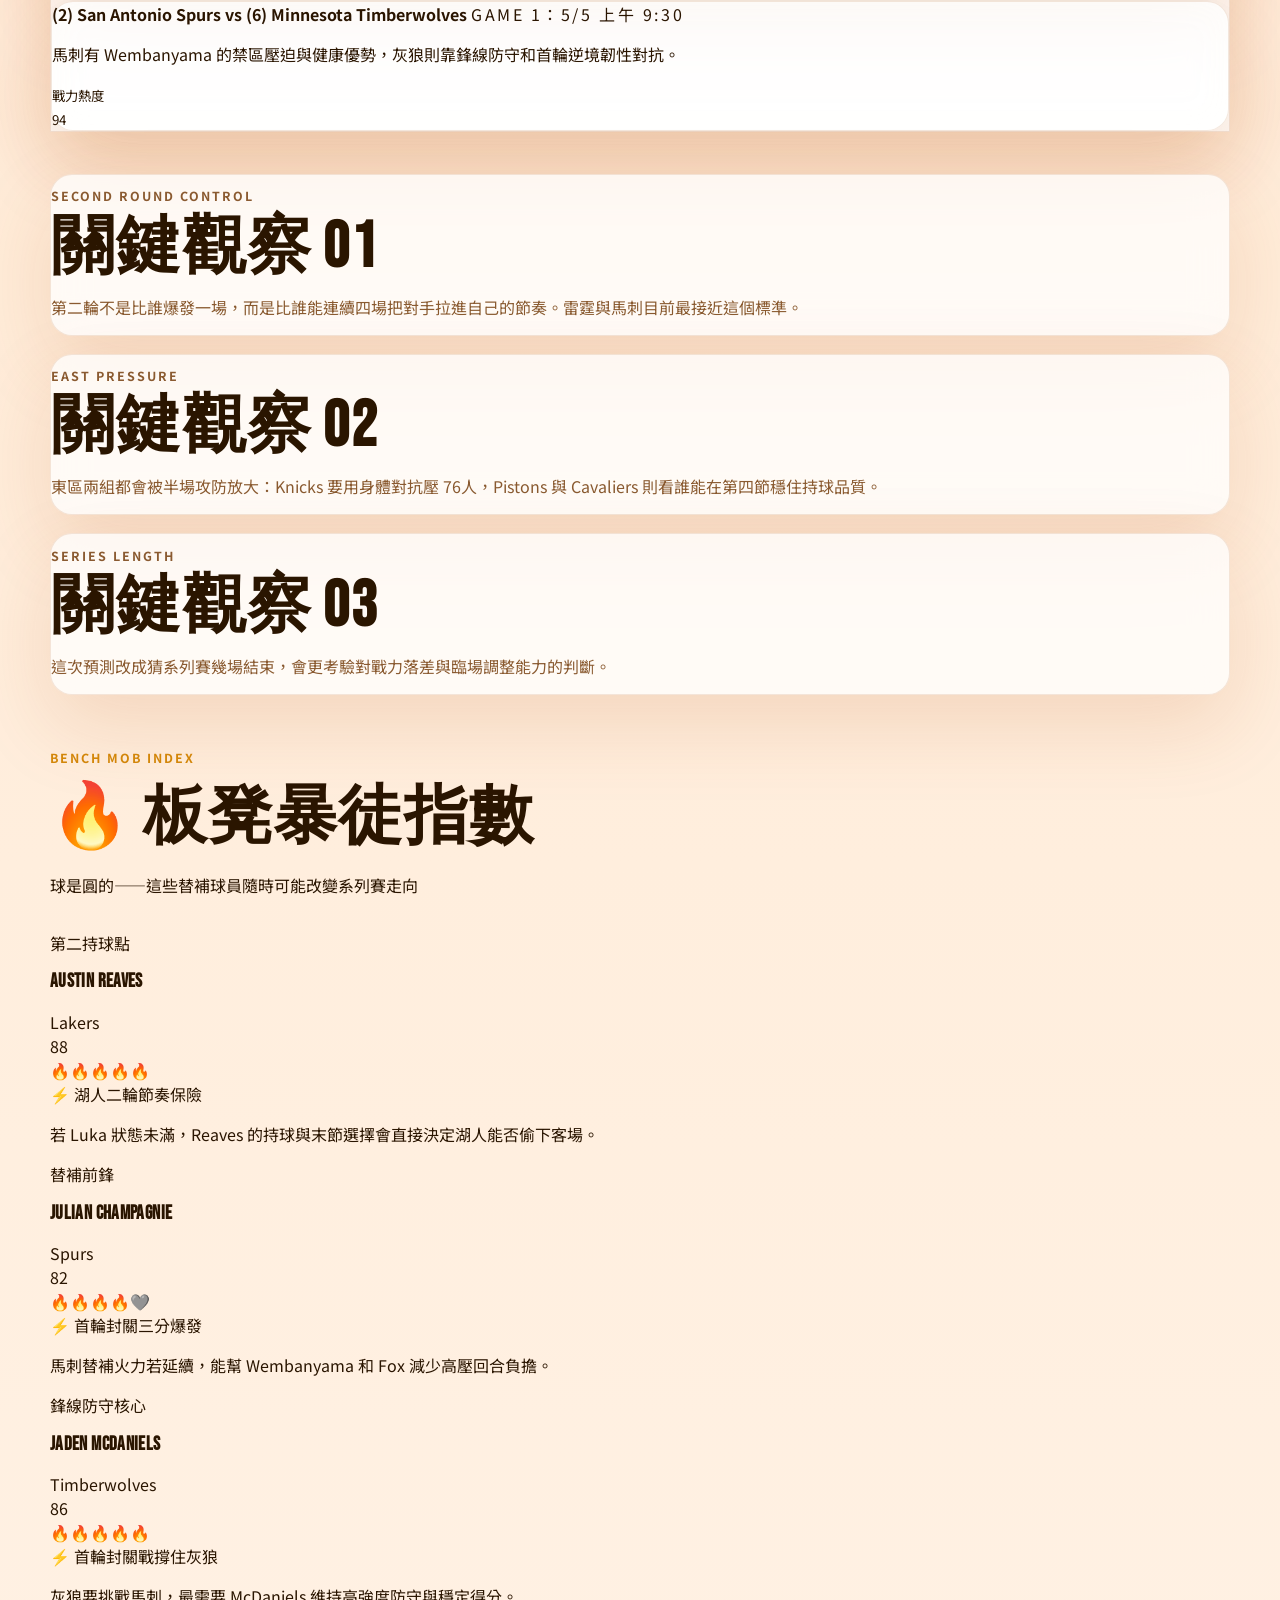
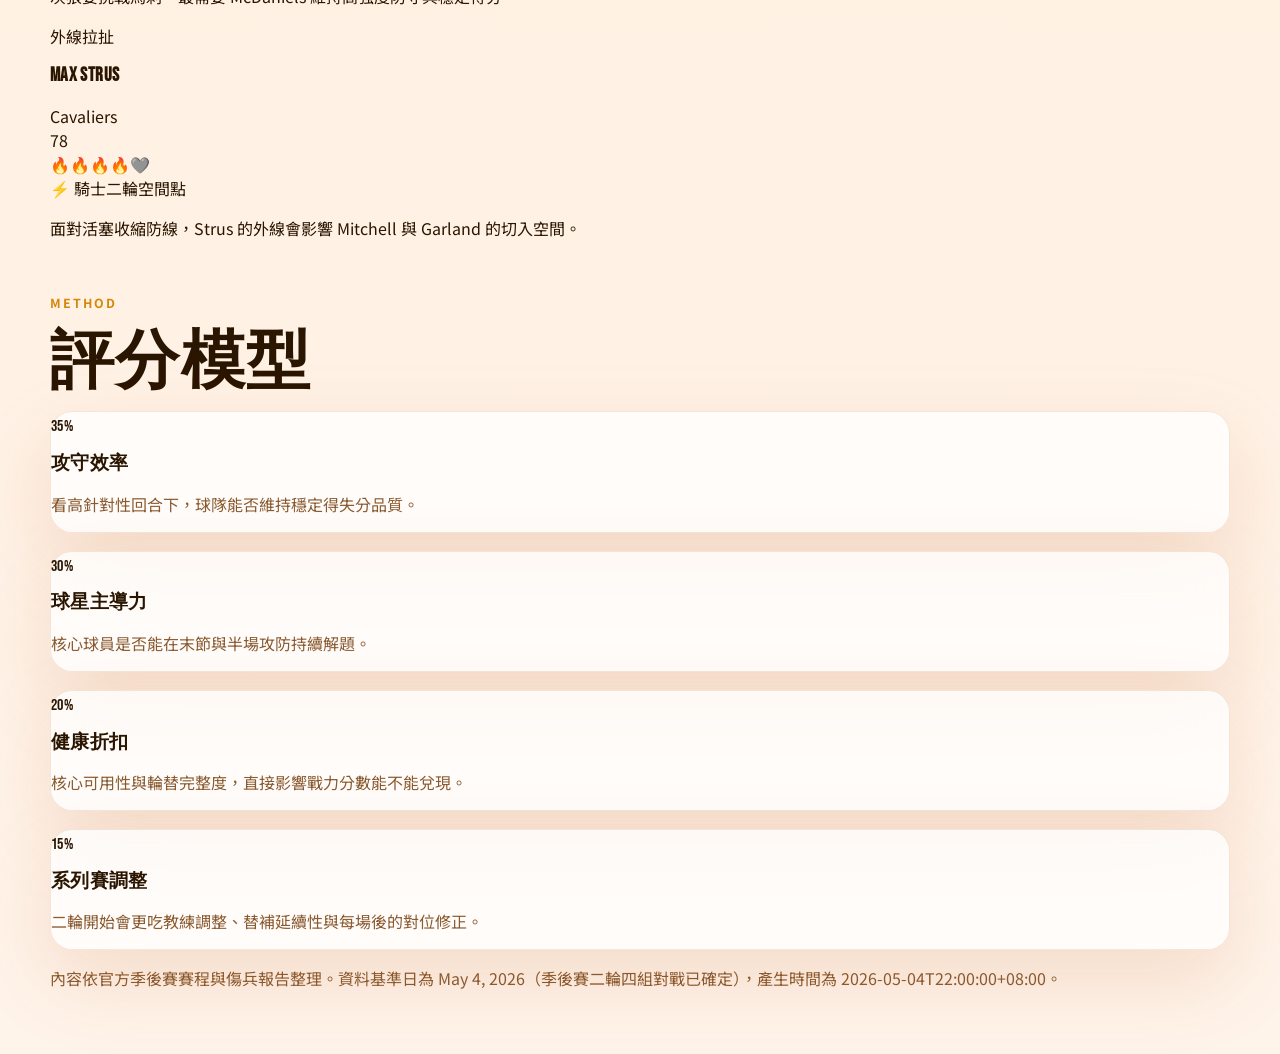
==== commit dfc367cc: "Mark page as stopped updating (final: 2026-05-04)" ====
--- a/index.html
+++ b/index.html
@@ -50,8 +50,8 @@
             </div>
 
             <ul class="hero-notes">
-              <li>資料基準日：2026 年 5 月 4 日</li>
-              <li>焦點範圍：二輪系列賽、爭冠熱區、傷兵權重</li>
+              <li>⚠️ 本頁已於 2026 年 5 月 5 日停止更新</li>
+              <li>資料基準日：2026 年 5 月 4 日（最終版本）</li>
             </ul>
           </section>
 
